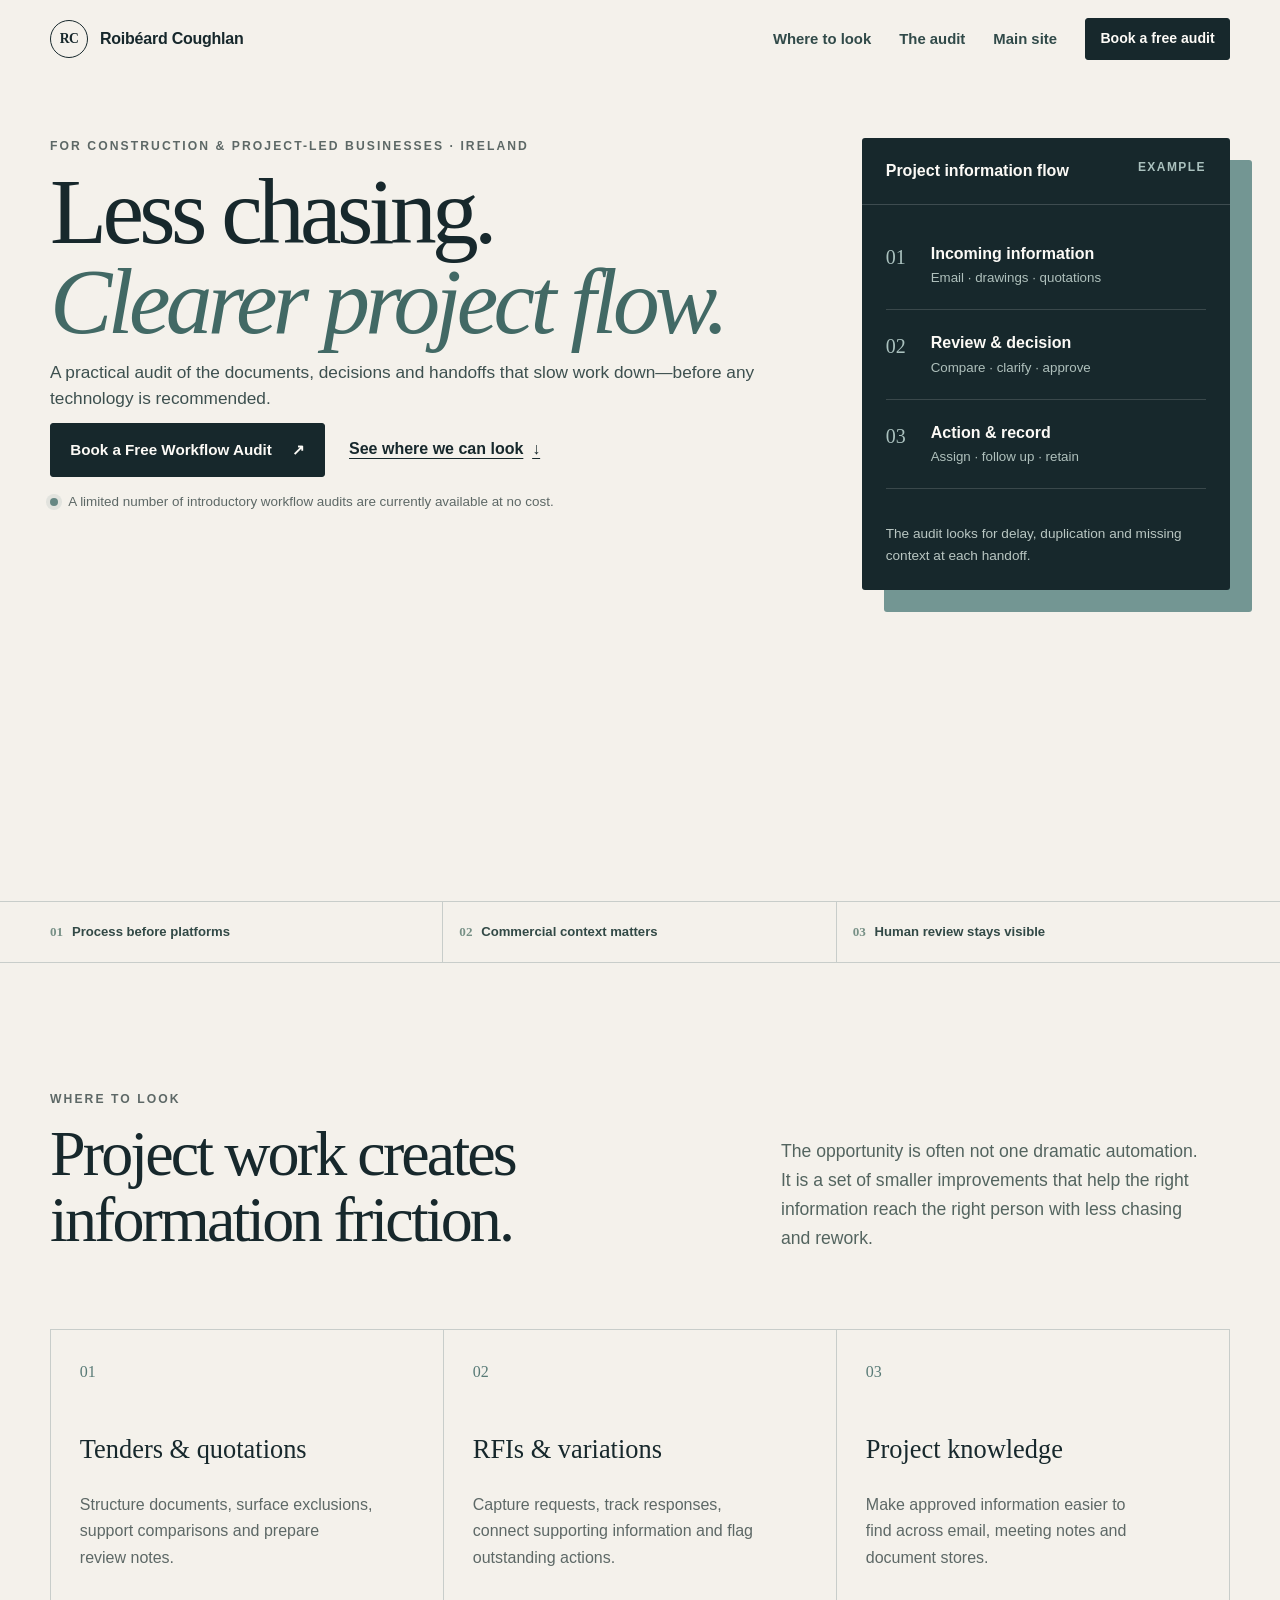
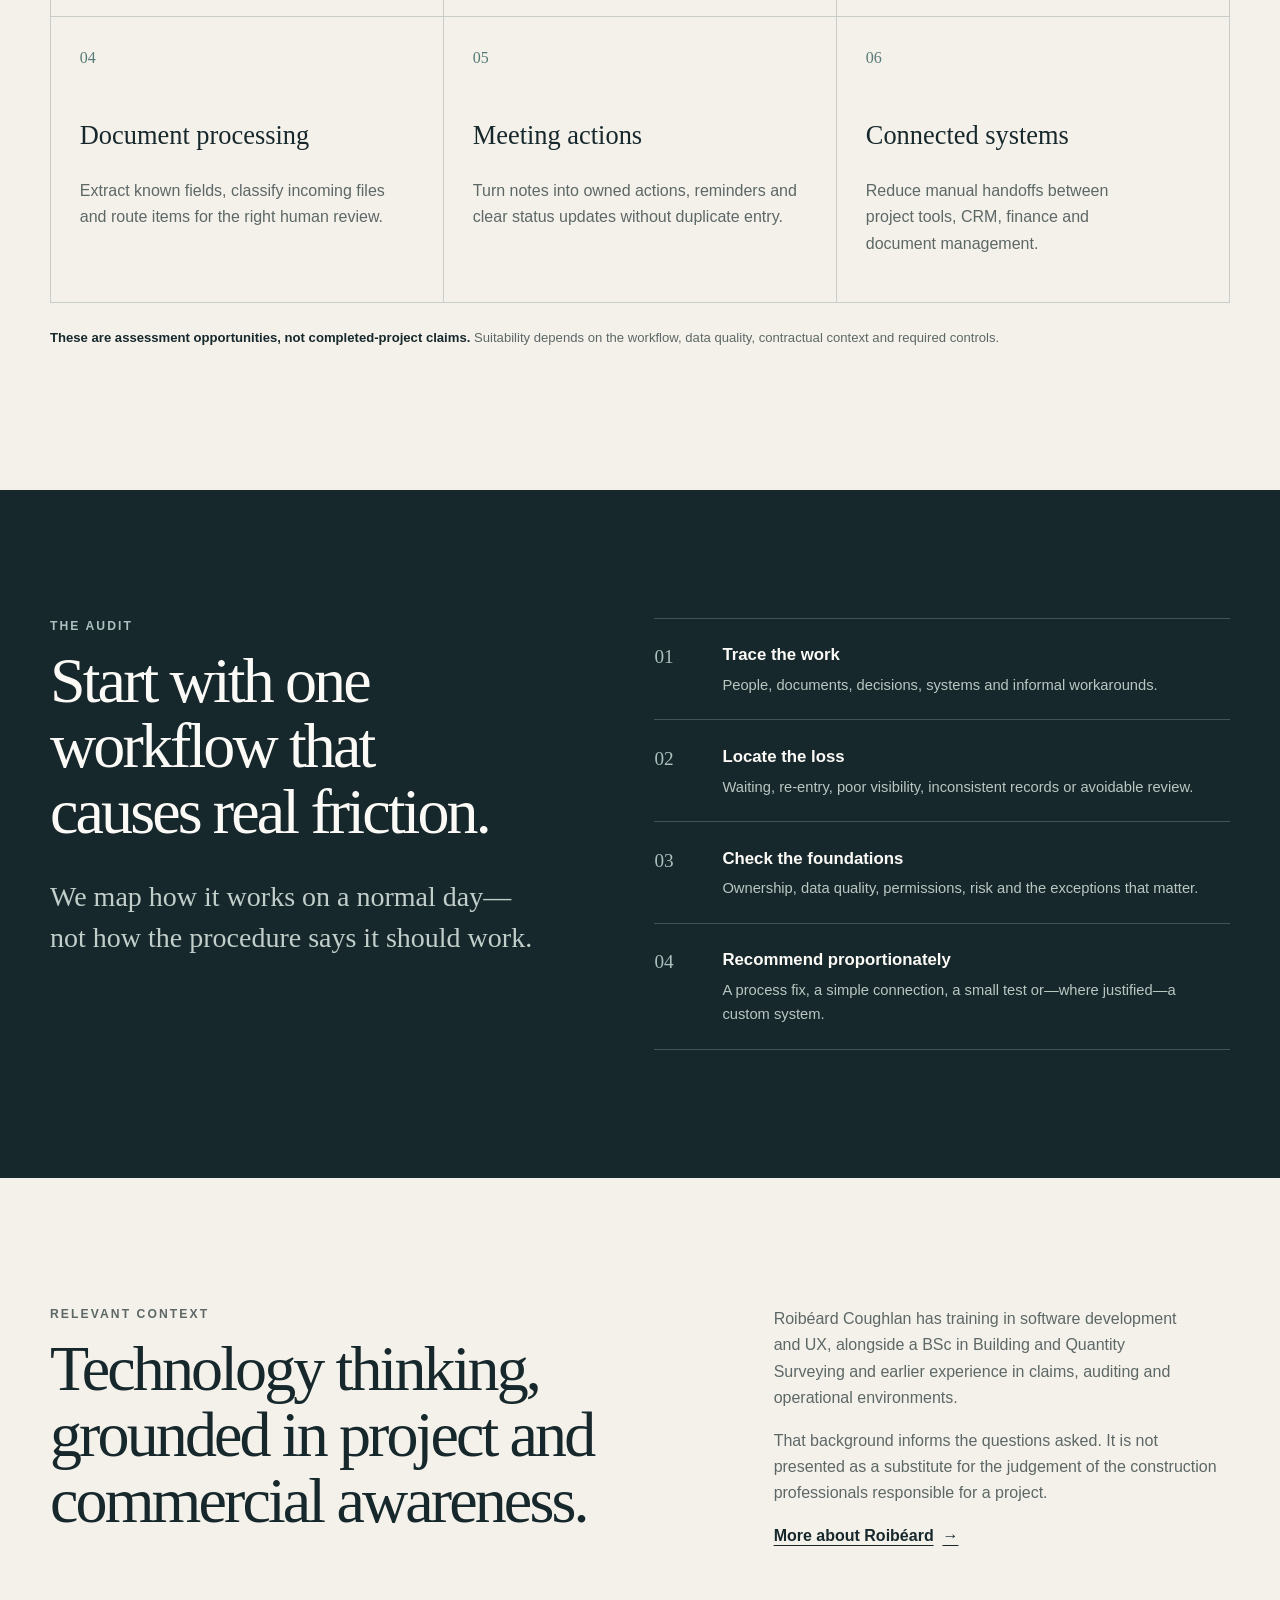
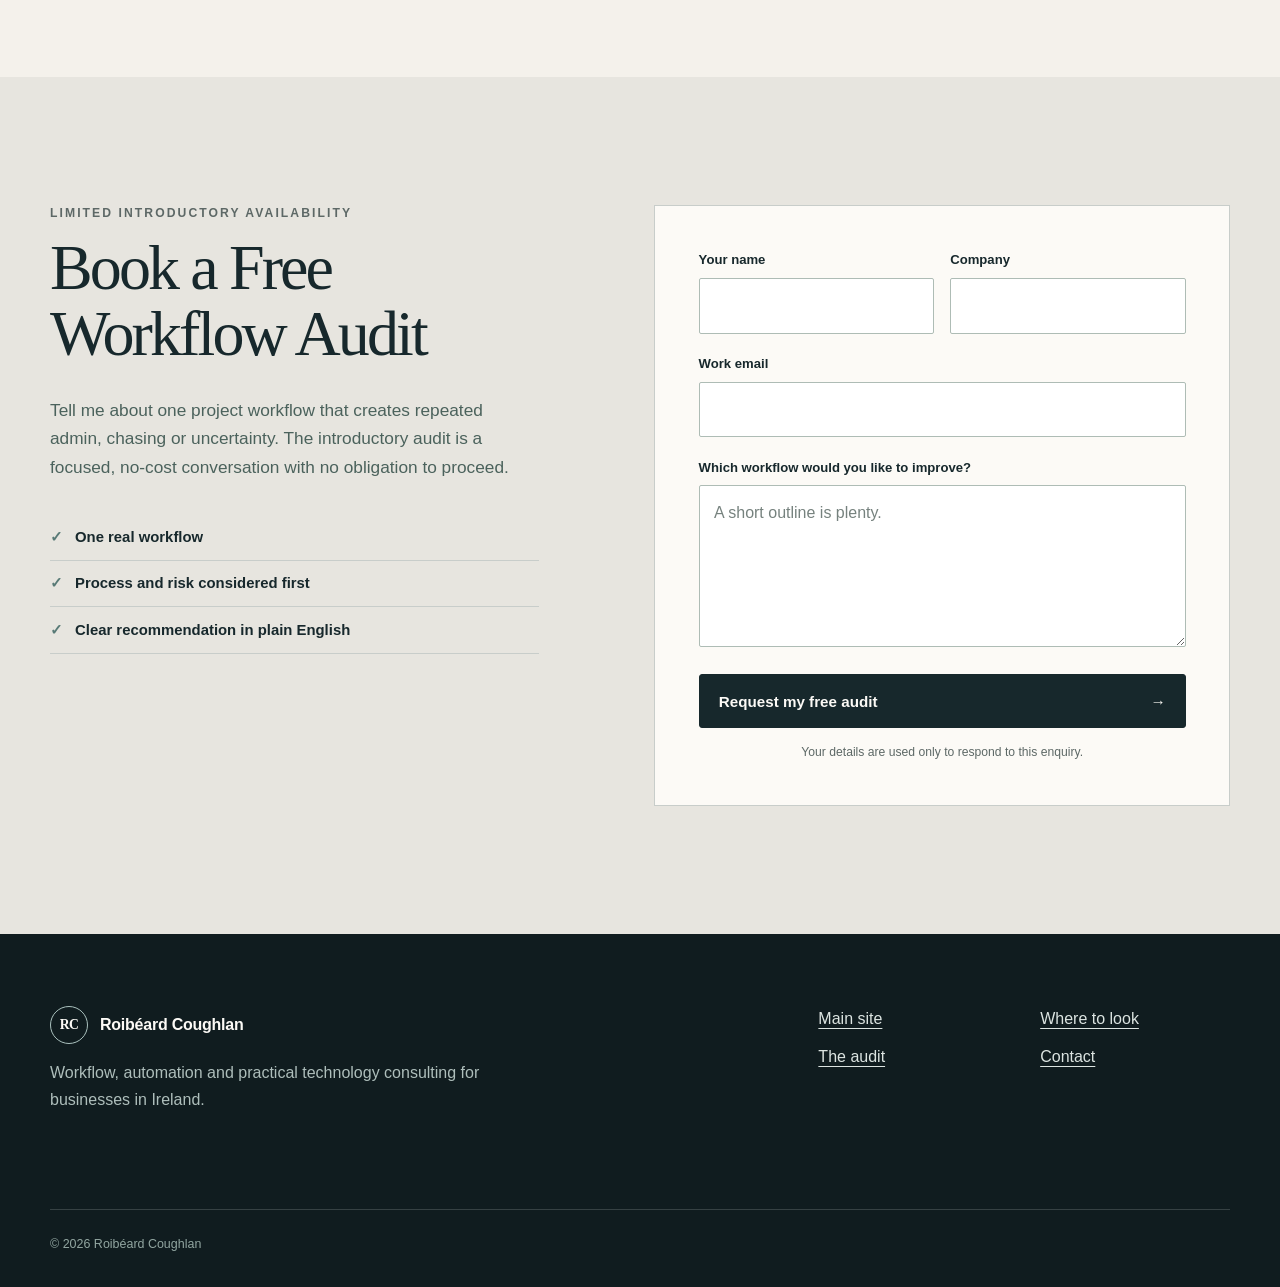
==== construction/index.html @ 9624e8c2 "Revamp homepage, add workflow audit funnel and construction landing page" ====
<!doctype html>
<html lang="en-IE">
<head>
  <meta charset="utf-8">
  <meta name="viewport" content="width=device-width, initial-scale=1">
  <title>Workflow &amp; Automation Audits for Construction | Roibéard Coughlan</title>
  <meta name="description" content="Practical workflow and automation audits for construction and project-led businesses in Ireland. Improve document, commercial and project information workflows before automating them.">
  <link rel="canonical" href="https://roibeardcoughlan.com/construction/">
  <meta property="og:site_name" content="Roibéard Coughlan">
  <meta property="og:title" content="Workflow and automation audits for construction and project-led businesses">
  <meta property="og:description" content="Find the friction in project information workflows, then choose the simplest sensible improvement.">
  <meta property="og:url" content="https://roibeardcoughlan.com/construction/">
  <meta property="og:type" content="website">
  <meta name="twitter:card" content="summary">
  <meta name="theme-color" content="#102a2c">
  <link rel="icon" href="/assets/images/icons-8.png" type="image/png">
  <link rel="stylesheet" href="/assets/css/styles.css">
</head>
<body>
  <a class="skip-link" href="#main">Skip to main content</a>
  <header class="site-header" data-header>
    <div class="shell nav-wrap">
      <a class="brand" href="/" aria-label="Roibéard Coughlan, home"><span class="brand-mark" aria-hidden="true">RC</span><span>Roibéard Coughlan</span></a>
      <button class="nav-toggle" type="button" aria-expanded="false" aria-controls="primary-nav" data-nav-toggle><span class="sr-only">Open navigation</span><span></span><span></span></button>
      <nav class="primary-nav" id="primary-nav" aria-label="Primary navigation" data-nav><a href="#friction">Where to look</a><a href="#audit">The audit</a><a href="/">Main site</a><a class="button button-small" href="#book">Book a free audit</a></nav>
    </div>
  </header>

  <main id="main">
    <section class="hero construction-hero">
      <div class="shell hero-grid">
        <div class="hero-copy">
          <p class="eyebrow">For construction &amp; project-led businesses · Ireland</p>
          <h1>Less chasing.<br><em>Clearer project flow.</em></h1>
          <p class="hero-lead">A practical audit of the documents, decisions and handoffs that slow work down—before any technology is recommended.</p>
          <div class="hero-actions"><a class="button" href="#book">Book a Free Workflow Audit <span aria-hidden="true">↗</span></a><a class="text-link" href="#friction">See where we can look <span aria-hidden="true">↓</span></a></div>
          <p class="pilot-note"><span aria-hidden="true"></span> A limited number of introductory workflow audits are currently available at no cost.</p>
        </div>
        <aside class="project-card" aria-label="Example project information flow">
          <div class="project-card-head"><p>Project information flow</p><span>Example</span></div>
          <div class="project-flow"><div><span>01</span><p>Incoming information</p><small>Email · drawings · quotations</small></div><div><span>02</span><p>Review &amp; decision</p><small>Compare · clarify · approve</small></div><div><span>03</span><p>Action &amp; record</p><small>Assign · follow up · retain</small></div></div>
          <p class="project-card-note">The audit looks for delay, duplication and missing context at each handoff.</p>
        </aside>
      </div>
    </section>

    <section class="trust-strip"><div class="shell trust-grid three"><p><span>01</span>Process before platforms</p><p><span>02</span>Commercial context matters</p><p><span>03</span>Human review stays visible</p></div></section>

    <section class="section" id="friction">
      <div class="shell split-heading"><div><p class="eyebrow">Where to look</p><h2>Project work creates information friction.</h2></div><div class="section-intro"><p>The opportunity is often not one dramatic automation. It is a set of smaller improvements that help the right information reach the right person with less chasing and rework.</p></div></div>
      <div class="shell opportunity-grid">
        <article><span>01</span><h3>Tenders &amp; quotations</h3><p>Structure documents, surface exclusions, support comparisons and prepare review notes.</p></article>
        <article><span>02</span><h3>RFIs &amp; variations</h3><p>Capture requests, track responses, connect supporting information and flag outstanding actions.</p></article>
        <article><span>03</span><h3>Project knowledge</h3><p>Make approved information easier to find across email, meeting notes and document stores.</p></article>
        <article><span>04</span><h3>Document processing</h3><p>Extract known fields, classify incoming files and route items for the right human review.</p></article>
        <article><span>05</span><h3>Meeting actions</h3><p>Turn notes into owned actions, reminders and clear status updates without duplicate entry.</p></article>
        <article><span>06</span><h3>Connected systems</h3><p>Reduce manual handoffs between project tools, CRM, finance and document management.</p></article>
      </div>
      <p class="examples-note shell"><strong>These are assessment opportunities, not completed-project claims.</strong> Suitability depends on the workflow, data quality, contractual context and required controls.</p>
    </section>

    <section class="section dark-section" id="audit">
      <div class="shell construction-audit-grid">
        <div><p class="eyebrow">The audit</p><h2>Start with one workflow that causes real friction.</h2><p class="large-copy">We map how it works on a normal day—not how the procedure says it should work.</p></div>
        <ol class="audit-detail-list">
          <li><span>01</span><div><h3>Trace the work</h3><p>People, documents, decisions, systems and informal workarounds.</p></div></li>
          <li><span>02</span><div><h3>Locate the loss</h3><p>Waiting, re-entry, poor visibility, inconsistent records or avoidable review.</p></div></li>
          <li><span>03</span><div><h3>Check the foundations</h3><p>Ownership, data quality, permissions, risk and the exceptions that matter.</p></div></li>
          <li><span>04</span><div><h3>Recommend proportionately</h3><p>A process fix, a simple connection, a small test or—where justified—a custom system.</p></div></li>
        </ol>
      </div>
    </section>

    <section class="section about-compact"><div class="shell about-compact-grid"><div><p class="eyebrow">Relevant context</p><h2>Technology thinking, grounded in project and commercial awareness.</h2></div><div><p>Roibéard Coughlan has training in software development and UX, alongside a BSc in Building and Quantity Surveying and earlier experience in claims, auditing and operational environments.</p><p>That background informs the questions asked. It is not presented as a substitute for the judgement of the construction professionals responsible for a project.</p><a class="text-link" href="/#about">More about Roibéard <span aria-hidden="true">→</span></a></div></div></section>

    <section class="section booking-section" id="book">
      <div class="shell booking-grid">
        <div class="booking-copy"><p class="eyebrow">Limited introductory availability</p><h2>Book a Free Workflow Audit</h2><p>Tell me about one project workflow that creates repeated admin, chasing or uncertainty. The introductory audit is a focused, no-cost conversation with no obligation to proceed.</p><ul class="check-list"><li>One real workflow</li><li>Process and risk considered first</li><li>Clear recommendation in plain English</li></ul></div>
        <form class="audit-form" action="https://formsubmit.co/contact@roibeardcoughlan.com" method="POST">
          <input type="hidden" name="_subject" value="New construction Workflow Audit request"><input type="hidden" name="_captcha" value="false"><input type="hidden" name="sector" value="Construction / project-led">
          <div class="field-row"><div class="field"><label for="name">Your name</label><input id="name" name="name" type="text" autocomplete="name" required></div><div class="field"><label for="company">Company</label><input id="company" name="company" type="text" autocomplete="organization" required></div></div>
          <div class="field"><label for="email">Work email</label><input id="email" name="email" type="email" autocomplete="email" required></div>
          <div class="field"><label for="workflow">Which workflow would you like to improve?</label><textarea id="workflow" name="workflow" rows="5" placeholder="A short outline is plenty." required></textarea></div>
          <button class="button form-submit" type="submit">Request my free audit <span aria-hidden="true">→</span></button><p class="form-note">Your details are used only to respond to this enquiry.</p>
        </form>
      </div>
    </section>
  </main>

  <footer class="site-footer"><div class="shell footer-grid"><div><a class="brand footer-brand" href="/"><span class="brand-mark" aria-hidden="true">RC</span><span>Roibéard Coughlan</span></a><p>Workflow, automation and practical technology consulting for businesses in Ireland.</p></div><div class="footer-links"><a href="/">Main site</a><a href="#friction">Where to look</a><a href="#audit">The audit</a><a href="mailto:contact@roibeardcoughlan.com">Contact</a></div><p class="copyright">© <span data-year>2026</span> Roibéard Coughlan</p></div></footer>
  <script src="/assets/js/site.js" defer></script>
  <script>(function(){if(!window.chatbase||window.chatbase("getState")!=="initialized"){window.chatbase=(...arguments)=>{if(!window.chatbase.q){window.chatbase.q=[]}window.chatbase.q.push(arguments)};window.chatbase=new Proxy(window.chatbase,{get(target,prop){if(prop==="q"){return target.q}return(...args)=>target(prop,...args)}})}const onLoad=function(){const script=document.createElement("script");script.src="https://www.chatbase.co/embed.min.js";script.id="gBiyeGZamISg8_NqUosKC";script.domain="www.chatbase.co";document.body.appendChild(script)};if(document.readyState==="complete"){onLoad()}else{window.addEventListener("load",onLoad)}})();</script>
</body>
</html>
---- assets/css/styles.css ----
:root {
  --ink: #17282c;
  --ink-deep: #101c1f;
  --paper: #f4f1eb;
  --white: #fcfaf6;
  --mist: #e7e5df;
  --line: #c8cdca;
  --accent: #739693;
  --accent-light: #aac1be;
  --muted: #5d6866;
  --serif: Georgia, "Times New Roman", serif;
  --sans: Inter, ui-sans-serif, -apple-system, BlinkMacSystemFont, "Segoe UI", sans-serif;
  --shell: min(1180px, calc(100% - 48px));
  --radius: 3px;
}
* { box-sizing: border-box; }
html { scroll-behavior: smooth; }
body { margin: 0; background: var(--paper); color: var(--ink); font-family: var(--sans); font-size: 1rem; line-height: 1.65; -webkit-font-smoothing: antialiased; }
body.nav-open { overflow: hidden; }
a { color: inherit; }
img { display: block; max-width: 100%; }
button, input, textarea { font: inherit; }
button, a { -webkit-tap-highlight-color: transparent; }
a:focus-visible, button:focus-visible { outline: 3px solid #5f817d; outline-offset: 4px; }
h1, h2, h3, p { margin-top: 0; }
h1, h2, h3 { text-wrap: balance; }
p { text-wrap: pretty; }
.shell { width: var(--shell); margin-inline: auto; }
.sr-only { position: absolute; width: 1px; height: 1px; padding: 0; margin: -1px; overflow: hidden; clip: rect(0, 0, 0, 0); white-space: nowrap; border: 0; }
.skip-link { position: fixed; top: .75rem; left: .75rem; z-index: 2000; padding: .7rem 1rem; background: var(--white); color: var(--ink); transform: translateY(-150%); }
.skip-link:focus { transform: translateY(0); }

.site-header { position: sticky; top: 0; z-index: 1000; background: rgba(244, 241, 235, .94); border-bottom: 1px solid transparent; backdrop-filter: blur(12px); }
.site-header.is-scrolled { border-color: var(--line); }
.nav-wrap { min-height: 78px; display: flex; align-items: center; justify-content: space-between; gap: 2rem; }
.brand { display: inline-flex; align-items: center; gap: .75rem; text-decoration: none; font-weight: 700; letter-spacing: -.015em; }
.brand-mark { display: grid; place-items: center; width: 38px; height: 38px; border: 1px solid var(--ink); border-radius: 50%; font-family: var(--serif); font-size: .85rem; font-weight: 700; letter-spacing: -.04em; }
.primary-nav { display: flex; align-items: center; gap: 1.75rem; }
.primary-nav > a:not(.button) { position: relative; text-decoration: none; color: #314a49; font-size: .93rem; font-weight: 600; }
.primary-nav > a:not(.button)::after { content: ""; position: absolute; left: 0; right: 100%; bottom: -.3rem; height: 1px; background: currentColor; transition: right 180ms ease; }
.primary-nav > a:not(.button):hover::after { right: 0; }
.nav-toggle { display: none; }
.button { display: inline-flex; align-items: center; justify-content: space-between; gap: 1.25rem; min-height: 54px; padding: .85rem 1.2rem; border: 1px solid var(--ink); border-radius: var(--radius); background: var(--ink); color: var(--white); text-decoration: none; font-weight: 700; font-size: .95rem; cursor: pointer; transition: background 180ms ease, color 180ms ease, transform 180ms ease; }
.button:hover { background: #1a3b3d; transform: translateY(-1px); }
.button-small { min-height: 42px; padding: .55rem .9rem; font-size: .88rem; }
.button-outline { background: transparent; color: var(--ink); }
.button-outline:hover { background: var(--ink); color: var(--white); }
.text-link { display: inline-flex; align-items: center; gap: .55rem; color: var(--ink); text-underline-offset: .28em; font-weight: 700; }
.text-link.light { color: var(--accent-light); }

.hero { min-height: calc(100svh - 78px); display: grid; align-content: start; padding: clamp(3rem, 6.5svh, 4.5rem) 0; overflow: hidden; }
.hero-grid { display: grid; grid-template-columns: minmax(0, 1.34fr) minmax(330px, .66fr); gap: clamp(2.5rem, 5vw, 5rem); align-items: start; }
.eyebrow { margin-bottom: .8rem; color: var(--muted); font-size: .76rem; font-weight: 800; letter-spacing: .17em; line-height: 1.4; text-transform: uppercase; }
h1 { max-width: 780px; margin-bottom: .85rem; font-family: var(--serif); font-size: clamp(3.5rem, 5.6vw, 5.25rem); font-weight: 400; letter-spacing: -.05em; line-height: .96; }
h1 em { color: #426965; font-weight: 400; }
.hero-lead { max-width: 720px; margin-bottom: .65rem; color: #3d504f; font-size: clamp(1.05rem, 1.35vw, 1.18rem); line-height: 1.5; }
.hero-rotation { display: grid; grid-template-columns: max-content minmax(0, 1fr); align-items: start; gap: .3rem .85rem; max-width: 760px; margin: 0 0 .95rem; font-family: var(--serif); font-size: clamp(1.65rem, 2.25vw, 2.1rem); letter-spacing: -.025em; line-height: 1.15; }
.hero-rotation-label { color: var(--ink); }
.hero-rotation-window { display: block; min-width: 0; min-height: 2.3em; overflow: hidden; border-bottom: 1px solid rgba(115, 150, 147, .52); }
.hero-rotation-window [data-rotating-phrase] { display: block; color: #426965; transition: opacity 360ms ease, transform 360ms cubic-bezier(.22, 1, .36, 1); }
.hero-rotation-window [data-rotating-phrase].is-changing { opacity: 0; transform: translateY(-.25em); }
.technology-note { margin: 0 0 1.2rem; padding-left: .8rem; border-left: 2px solid var(--accent); color: var(--muted); font-size: .86rem; font-weight: 650; }
.hero-actions { display: flex; align-items: center; gap: 1.5rem; flex-wrap: wrap; }
.pilot-note { margin: .9rem 0 0; color: var(--muted); font-size: .84rem; }
.pilot-note span { display: inline-block; width: 8px; height: 8px; margin-right: .45rem; border-radius: 50%; background: #668783; box-shadow: 0 0 0 4px rgba(102, 135, 131, .13); }
.audit-card, .project-card { position: relative; padding: clamp(2rem, 4vw, 3.4rem); background: var(--ink); color: var(--white); border-radius: var(--radius); box-shadow: 22px 22px 0 var(--mist); }
.hero .audit-card { padding: clamp(1.75rem, 2.5vw, 2.35rem); box-shadow: 18px 18px 0 var(--mist); }
.audit-card::before { content: ""; position: absolute; top: 0; left: 0; width: 90px; height: 5px; background: var(--accent); }
.card-kicker { color: var(--accent-light); font-size: .77rem; font-weight: 800; letter-spacing: .17em; text-transform: uppercase; }
.audit-flow { margin: 1.25rem 0 1.4rem; padding: 0; list-style: none; }
.audit-flow li { display: grid; grid-template-columns: 36px 1fr; column-gap: .8rem; padding: .8rem 0; border-top: 1px solid rgba(255, 255, 255, .18); }
.audit-flow li:last-child { border-bottom: 1px solid rgba(255, 255, 255, .18); }
.audit-flow span { grid-row: 1 / 3; color: var(--accent-light); font-family: var(--serif); font-size: 1.15rem; }
.audit-flow strong { line-height: 1.35; }
.audit-flow small { color: #b9c6c2; font-size: .8rem; line-height: 1.35; }
.audit-card blockquote { margin: 0; font-family: var(--serif); font-size: clamp(1.2rem, 1.8vw, 1.55rem); line-height: 1.2; }

.trust-strip { border-block: 1px solid var(--line); }
.trust-grid { display: grid; grid-template-columns: repeat(4, 1fr); }
.trust-grid.three { grid-template-columns: repeat(3, 1fr); }
.trust-grid p { margin: 0; padding: 1.2rem 1rem; border-right: 1px solid var(--line); color: #324946; font-size: .82rem; font-weight: 700; }
.trust-grid p:first-child { padding-left: 0; }
.trust-grid p:last-child { border-right: 0; }
.trust-grid span { margin-right: .55rem; color: #779086; font-family: var(--serif); }

.section { padding: clamp(5rem, 10vw, 9rem) 0; }
.split-heading { display: grid; grid-template-columns: 1.05fr .75fr; gap: 8vw; align-items: end; margin-bottom: clamp(3rem, 6vw, 5.5rem); }
h2 { margin-bottom: 0; font-family: var(--serif); font-size: clamp(2.35rem, 5vw, 4.7rem); font-weight: 400; letter-spacing: -.045em; line-height: 1.03; }
.section-intro { color: #53645f; font-size: 1.1rem; }
.section-intro p { margin-bottom: 0; }
.problem-grid { display: grid; grid-template-columns: repeat(3, 1fr); border-top: 1px solid var(--line); }
.problem-grid article { padding: 2.2rem 2rem 0 0; }
.problem-grid article + article { padding-left: 2rem; border-left: 1px solid var(--line); }
.line-icon { display: inline-block; margin-bottom: 3.5rem; font-size: 1.6rem; }
.problem-grid h3, .service-grid h3, .opportunity-grid h3 { font-family: var(--serif); font-size: 1.65rem; font-weight: 400; line-height: 1.2; }
.problem-grid p, .service-grid > article > p, .opportunity-grid p { color: var(--muted); }

.dark-section { background: var(--ink); color: var(--white); }
.on-dark .eyebrow, .dark-section .eyebrow { color: var(--accent-light); }
.on-dark .section-intro { color: #bac6c2; }
.process-grid { display: grid; grid-template-columns: repeat(3, 1fr); margin: 0; padding: 0; border-top: 1px solid rgba(255,255,255,.2); list-style: none; }
.process-grid li { position: relative; padding: 2.3rem 2rem 1rem 0; }
.process-grid li + li { padding-left: 2rem; border-left: 1px solid rgba(255,255,255,.2); }
.process-grid span { display: block; margin-bottom: 4.5rem; color: var(--accent-light); font-family: var(--serif); font-size: 1.2rem; }
.process-grid h3 { margin-bottom: .7rem; font-size: 1.08rem; }
.process-grid p { margin-bottom: 0; color: #b9c6c2; font-size: .93rem; }
.principle-callout { display: flex; justify-content: space-between; align-items: center; gap: 3rem; margin-top: 4rem; padding: 1.6rem 0; border-block: 1px solid rgba(255,255,255,.2); }
.principle-callout p { max-width: 750px; margin: 0; color: #dce3df; }
.principle-callout strong { color: var(--white); }

.service-grid { display: grid; grid-template-columns: repeat(3, 1fr); gap: 1rem; }
.service-grid article { display: flex; flex-direction: column; min-height: 540px; padding: 2rem; background: var(--white); border: 1px solid var(--line); }
.service-grid article:nth-child(2) { background: var(--mist); }
.service-number { margin-bottom: 5rem; color: #587a76; font-size: .78rem; font-weight: 800; letter-spacing: .11em; text-transform: uppercase; }
.service-grid h3 { font-size: 2rem; }
.service-grid ul { margin: auto 0 0; padding: 1.3rem 0 0; border-top: 1px solid var(--line); list-style: none; }
.service-grid li { padding: .4rem 0; font-size: .94rem; }
.service-grid li::before { content: "+"; margin-right: .7rem; color: #587a76; }
.examples-note { margin-top: 1.5rem; color: var(--muted); font-size: .82rem; }
.examples-note strong { color: var(--ink); }

.about-section { border-top: 1px solid var(--line); }
.about-grid { display: grid; grid-template-columns: .92fr 1fr; gap: clamp(3rem, 9vw, 8rem); align-items: start; }
.about-heading { max-width: 580px; }
.about-copy h2 { margin-bottom: 2rem; }
.large-copy { font-family: var(--serif); font-size: clamp(1.35rem, 2.3vw, 1.75rem); line-height: 1.45; }
.about-copy > p:not(.eyebrow):not(.large-copy) { color: var(--muted); }
.about-copy .availability-note { margin-top: 1.8rem; padding: 1rem 0 1rem 1.2rem; border-left: 2px solid var(--accent); color: var(--ink); font-weight: 700; }
.about-links { display: flex; gap: 1.75rem; margin-top: 2rem; flex-wrap: wrap; }

.booking-section { background: var(--mist); }
.booking-grid { display: grid; grid-template-columns: .85fr 1fr; gap: clamp(3rem, 9vw, 8rem); align-items: start; }
.booking-copy h2 { margin-bottom: 1.8rem; }
.booking-copy > p:not(.eyebrow) { color: #4b625c; font-size: 1.08rem; }
.check-list { margin: 2.1rem 0 0; padding: 0; list-style: none; }
.check-list li { padding: .65rem 0; border-bottom: 1px solid var(--line); font-size: .93rem; font-weight: 700; }
.check-list li::before { content: "✓"; margin-right: .75rem; color: #587a76; }
.audit-form { padding: clamp(1.6rem, 4vw, 2.7rem); background: var(--white); border: 1px solid var(--line); }
.field-row { display: grid; grid-template-columns: 1fr 1fr; gap: 1rem; }
.field { margin-bottom: 1.2rem; }
.field label { display: block; margin-bottom: .45rem; font-size: .82rem; font-weight: 800; }
.field input, .field textarea { width: 100%; padding: .85rem .9rem; border: 1px solid #aebcb5; border-radius: 2px; background: #fff; color: var(--ink); }
.field textarea { resize: vertical; }
.field input:focus, .field textarea:focus { outline: 3px solid rgba(95, 129, 125, .22); border-color: #496e6a; }
.field textarea::placeholder { color: #76827e; }
.form-submit { width: 100%; }
.form-note { margin: .85rem 0 0; color: var(--muted); font-size: .76rem; text-align: center; }

.site-footer { padding: 4.5rem 0 2rem; background: var(--ink-deep); color: var(--white); }
.footer-grid { display: grid; grid-template-columns: 1.4fr .8fr; gap: 3rem; align-items: start; }
.footer-brand { margin-bottom: 1rem; }
.footer-brand .brand-mark { border-color: var(--accent-light); }
.footer-grid > div:first-child p { max-width: 440px; color: #aebebb; }
.footer-links { display: grid; grid-template-columns: 1fr 1fr; gap: .7rem 2rem; }
.footer-links a { color: #dce4e1; text-underline-offset: .25rem; }
.copyright { grid-column: 1 / -1; margin: 2rem 0 0; padding-top: 1.5rem; border-top: 1px solid rgba(255,255,255,.16); color: #92a6a1; font-size: .78rem; }

.construction-hero h1 { font-size: clamp(3.25rem, 7.3vw, 6.6rem); }
.project-card { padding: 0; overflow: hidden; box-shadow: 22px 22px 0 var(--accent); }
.project-card-head { display: flex; justify-content: space-between; gap: 1rem; padding: 1.25rem 1.5rem; border-bottom: 1px solid rgba(255,255,255,.17); }
.project-card-head p { margin: 0; font-weight: 800; }
.project-card-head span { color: var(--accent-light); font-size: .75rem; font-weight: 800; letter-spacing: .12em; text-transform: uppercase; }
.project-flow { padding: 1rem 1.5rem; }
.project-flow > div { display: grid; grid-template-columns: 45px 1fr; padding: 1.25rem 0; border-bottom: 1px solid rgba(255,255,255,.15); }
.project-flow span { grid-row: 1 / 3; color: var(--accent-light); font-family: var(--serif); font-size: 1.25rem; }
.project-flow p { margin: 0; font-weight: 700; }
.project-flow small { color: #afc0bc; }
.project-card-note { margin: 0; padding: 1.1rem 1.5rem 1.4rem; color: #b9c6c2; font-size: .85rem; }
.opportunity-grid { display: grid; grid-template-columns: repeat(3, 1fr); border-top: 1px solid var(--line); border-left: 1px solid var(--line); }
.opportunity-grid article { min-height: 270px; padding: 1.8rem; border-right: 1px solid var(--line); border-bottom: 1px solid var(--line); }
.opportunity-grid article > span { display: block; margin-bottom: 3rem; color: #587a76; font-family: var(--serif); }
.construction-audit-grid { display: grid; grid-template-columns: .85fr 1fr; gap: 9vw; }
.construction-audit-grid h2 { margin-bottom: 2rem; }
.dark-section .large-copy { color: #c1ceca; }
.audit-detail-list { margin: 0; padding: 0; list-style: none; }
.audit-detail-list li { display: grid; grid-template-columns: 52px 1fr; gap: 1rem; padding: 1.4rem 0; border-top: 1px solid rgba(255,255,255,.2); }
.audit-detail-list li:last-child { border-bottom: 1px solid rgba(255,255,255,.2); }
.audit-detail-list span { color: var(--accent-light); font-family: var(--serif); font-size: 1.2rem; }
.audit-detail-list h3 { margin-bottom: .25rem; font-size: 1.05rem; }
.audit-detail-list p { margin: 0; color: #b9c6c2; font-size: .92rem; }
.about-compact-grid { display: grid; grid-template-columns: 1fr .75fr; gap: 9vw; }
.about-compact-grid > div:last-child p { color: var(--muted); }

@media (min-width: 1100px) {
  .hero-rotation-window { min-height: 1.15em; }
}

@media (max-width: 900px) {
  :root { --shell: min(100% - 36px, 720px); }
  .nav-toggle { display: grid; gap: 6px; width: 44px; height: 44px; place-content: center; border: 1px solid var(--line); background: transparent; cursor: pointer; }
  .nav-toggle > span:not(.sr-only) { display: block; width: 20px; height: 2px; background: var(--ink); transition: transform 180ms ease; }
  .nav-toggle[aria-expanded="true"] > span:nth-child(2) { transform: translateY(4px) rotate(45deg); }
  .nav-toggle[aria-expanded="true"] > span:nth-child(3) { transform: translateY(-4px) rotate(-45deg); }
  .primary-nav { position: fixed; inset: 78px 0 auto; display: none; padding: 1.5rem 18px 2rem; background: var(--paper); border-bottom: 1px solid var(--line); flex-direction: column; align-items: stretch; gap: 0; }
  .primary-nav.is-open { display: flex; }
  .primary-nav > a:not(.button) { padding: .9rem 0; border-bottom: 1px solid var(--line); font-size: 1rem; }
  .primary-nav .button { margin-top: 1rem; }
  .hero { min-height: auto; }
  .hero-grid, .split-heading, .about-grid, .booking-grid, .construction-audit-grid, .about-compact-grid { grid-template-columns: 1fr; }
  .hero-grid { gap: 4rem; }
  .audit-card, .project-card { max-width: 620px; }
  .trust-grid { grid-template-columns: 1fr 1fr; }
  .trust-grid p:nth-child(2) { border-right: 0; }
  .trust-grid p:nth-child(-n+2) { border-bottom: 1px solid var(--line); }
  .trust-grid.three { grid-template-columns: 1fr; }
  .trust-grid.three p { border-right: 0; border-bottom: 1px solid var(--line); padding-left: 0; }
  .trust-grid.three p:last-child { border-bottom: 0; }
  .split-heading { gap: 2rem; align-items: start; }
  .problem-grid, .service-grid { grid-template-columns: 1fr; }
  .problem-grid article, .problem-grid article + article { padding: 2rem 0; border-left: 0; border-bottom: 1px solid var(--line); }
  .line-icon { margin-bottom: 2rem; }
  .process-grid { grid-template-columns: repeat(3, 1fr); }
  .process-grid span { margin-bottom: 2.5rem; }
  .service-grid article { min-height: 440px; }
  .opportunity-grid { grid-template-columns: 1fr 1fr; }
}

@media (max-width: 580px) {
  :root { --shell: calc(100% - 28px); }
  .nav-wrap { min-height: 70px; }
  .brand { font-size: .92rem; }
  .brand-mark { width: 34px; height: 34px; }
  .primary-nav { inset-block-start: 70px; }
  .hero { padding: 4.5rem 0 5rem; }
  h1 { font-size: clamp(3.2rem, 16vw, 4.5rem); }
  .hero-rotation { grid-template-columns: 1fr; gap: .25rem; }
  .hero-rotation-window { width: 100%; min-height: 2.4em; }
  .hero-actions { align-items: stretch; flex-direction: column; }
  .hero-actions .button { width: 100%; }
  .audit-card, .project-card { box-shadow: 10px 10px 0 var(--mist); }
  .project-card { box-shadow: 10px 10px 0 var(--accent); }
  .trust-grid { grid-template-columns: 1fr; }
  .trust-grid p, .trust-grid p:first-child { padding-inline: 0; border-right: 0; border-bottom: 1px solid var(--line); }
  .trust-grid p:last-child { border-bottom: 0; }
  .section { padding: 5.5rem 0; }
  .process-grid { grid-template-columns: 1fr; }
  .process-grid li, .process-grid li + li { padding: 1.7rem 0; border-left: 0; border-bottom: 1px solid rgba(255,255,255,.2); }
  .process-grid span { margin-bottom: 1.5rem; }
  .principle-callout { align-items: flex-start; flex-direction: column; gap: 1.25rem; }
  .service-grid article { min-height: auto; }
  .service-number { margin-bottom: 3rem; }
  .service-grid ul { margin-top: 2.5rem; }
  .field-row, .opportunity-grid, .footer-grid { grid-template-columns: 1fr; }
  .opportunity-grid { border-left: 0; }
  .opportunity-grid article { min-height: auto; padding-inline: 0; border-right: 0; }
  .opportunity-grid article > span { margin-bottom: 2rem; }
  .footer-links { margin-top: .5rem; }
}

@media (prefers-reduced-motion: reduce) {
  html { scroll-behavior: auto; }
  *, *::before, *::after { scroll-behavior: auto !important; transition-duration: .01ms !important; }
  .hero-rotation-window [data-rotating-phrase] { transform: none !important; }
}
@media print {
  .site-header, .site-footer, .button, .chatbase-bubble-button { display: none !important; }
  body { background: white; color: black; }
  .section, .hero { padding: 2rem 0; }
}
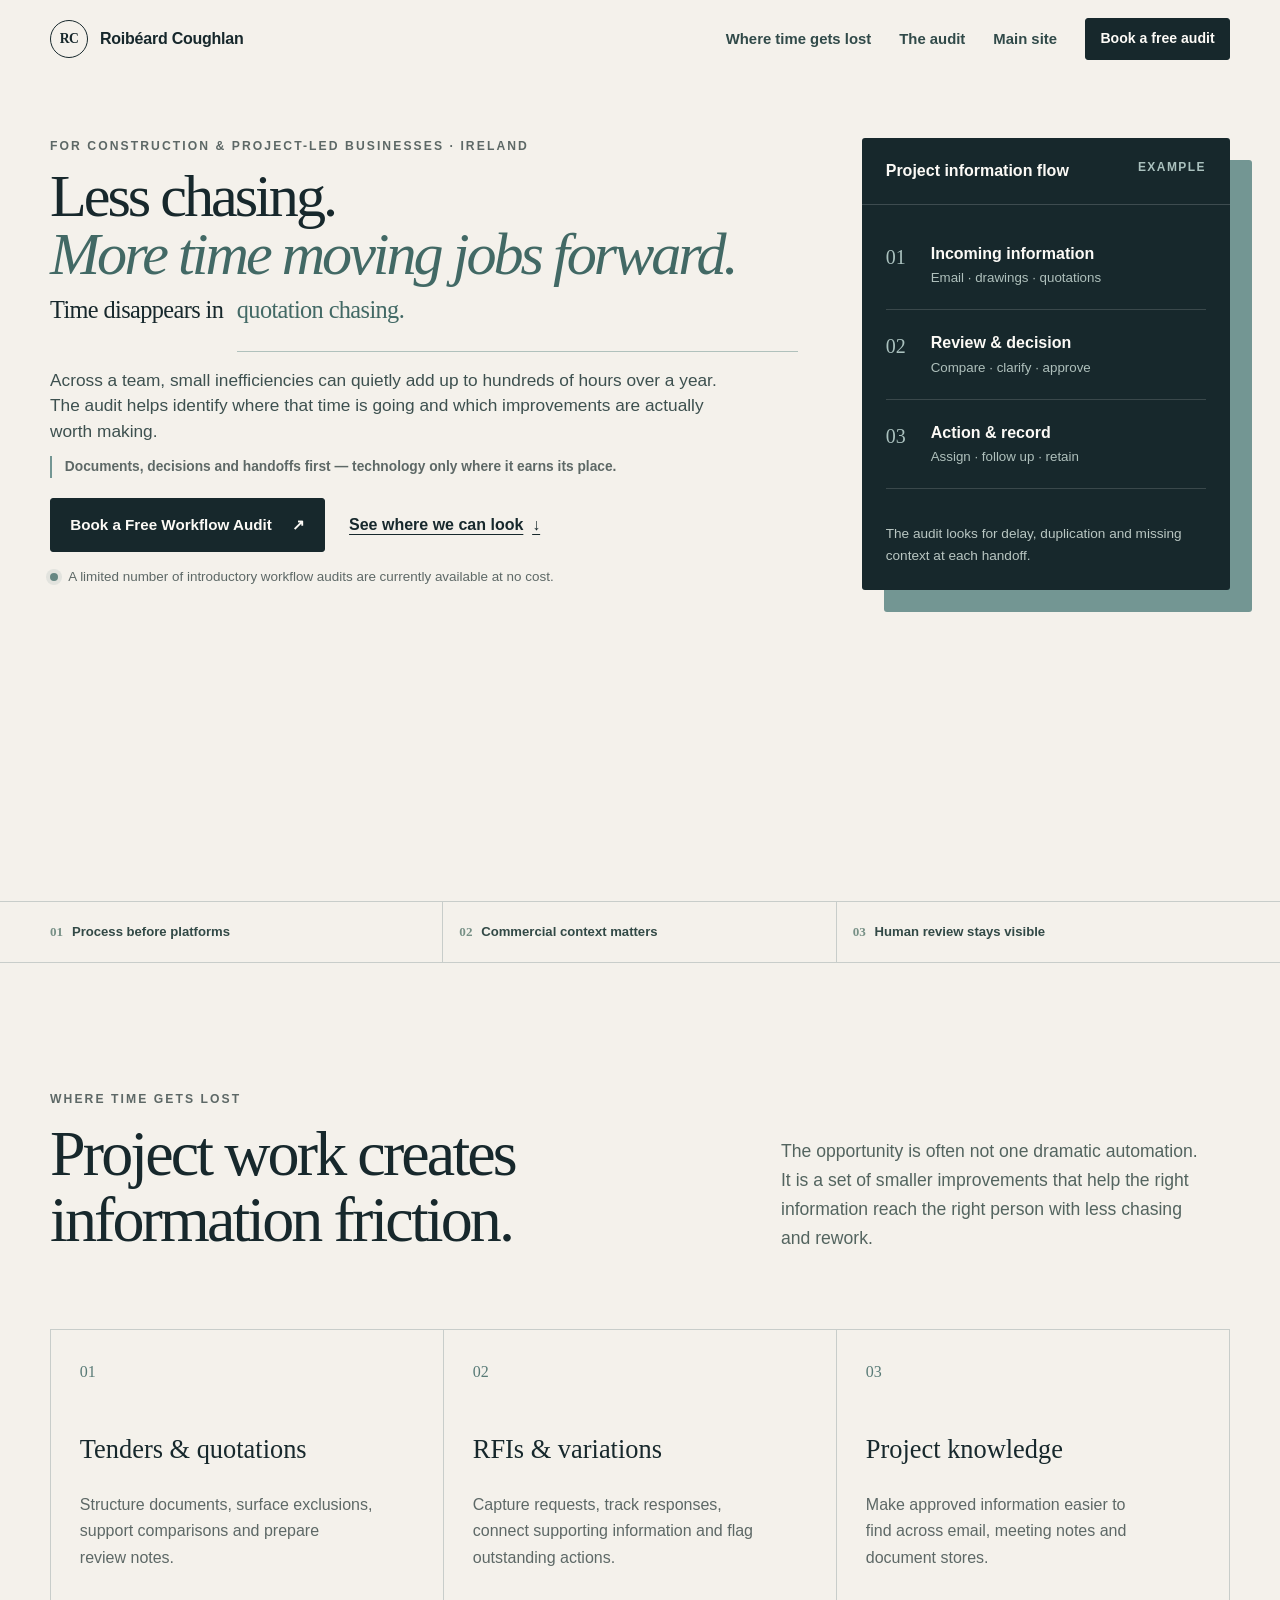
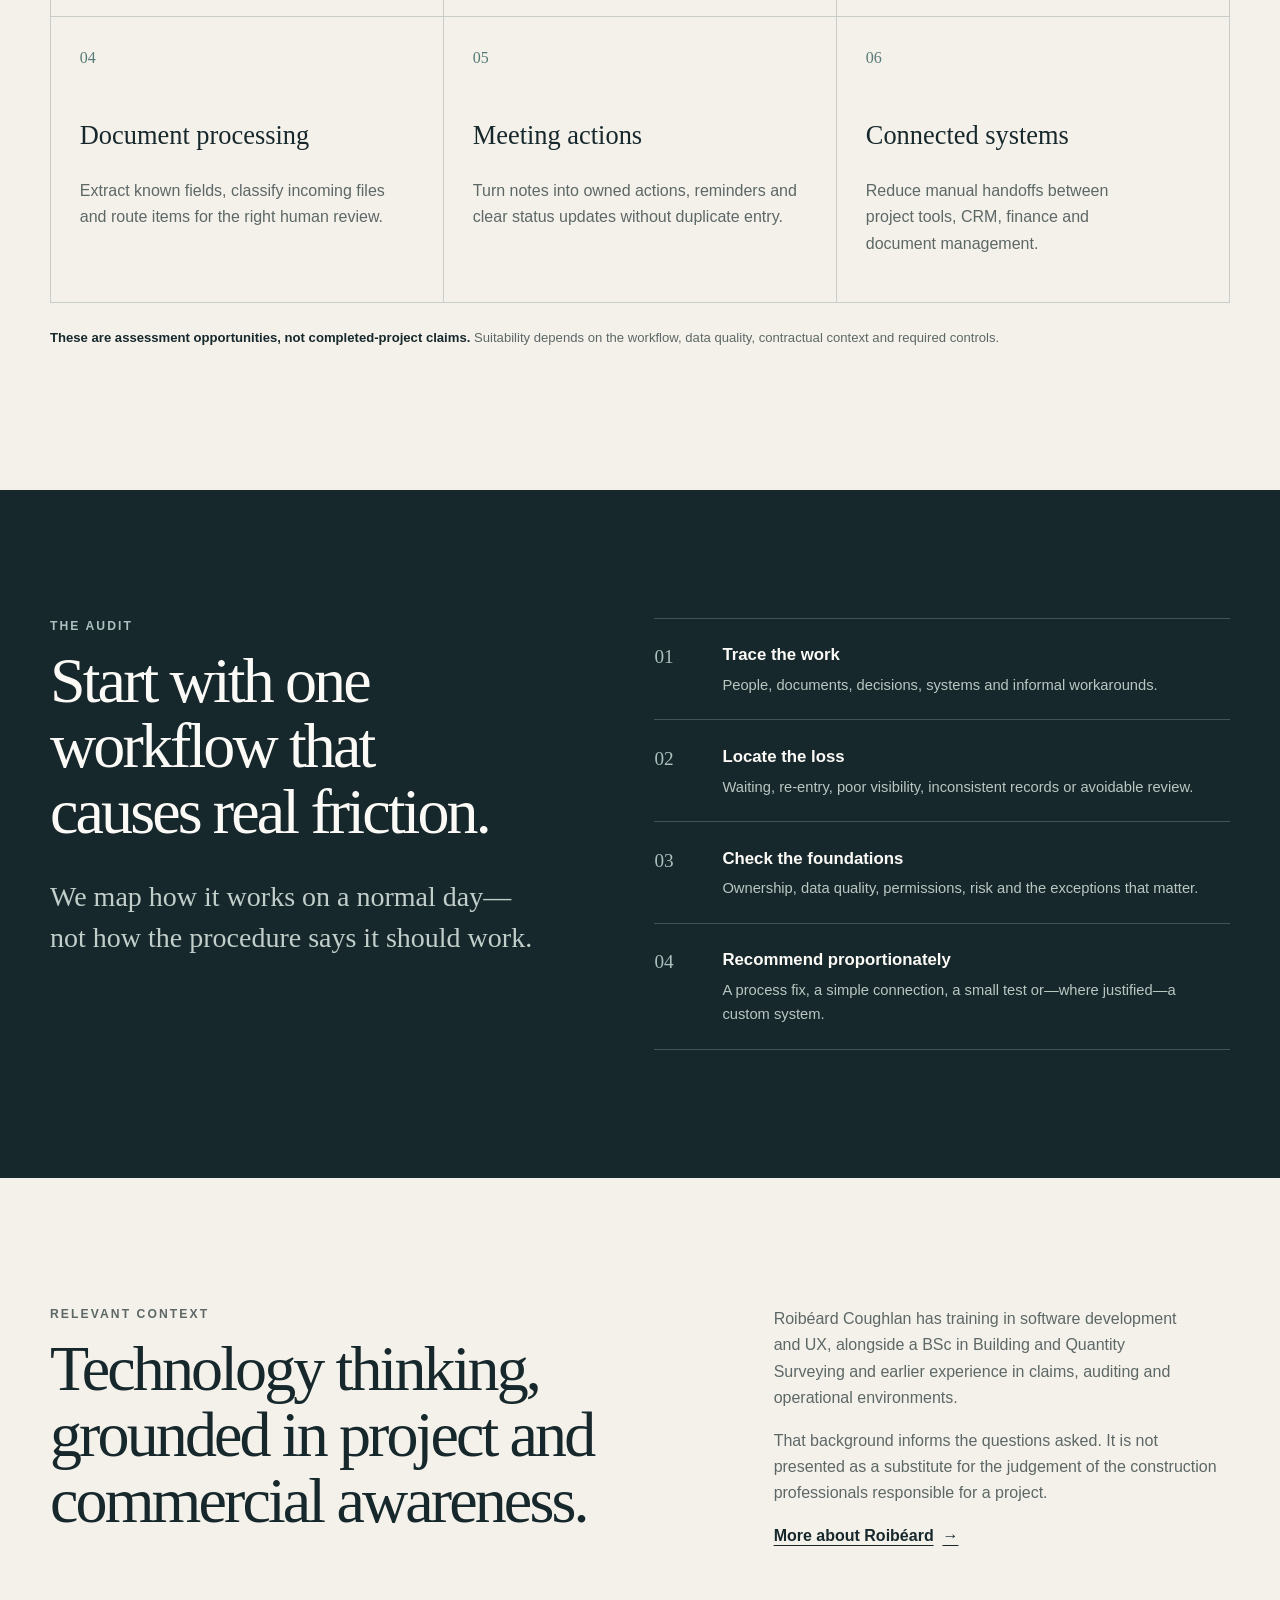
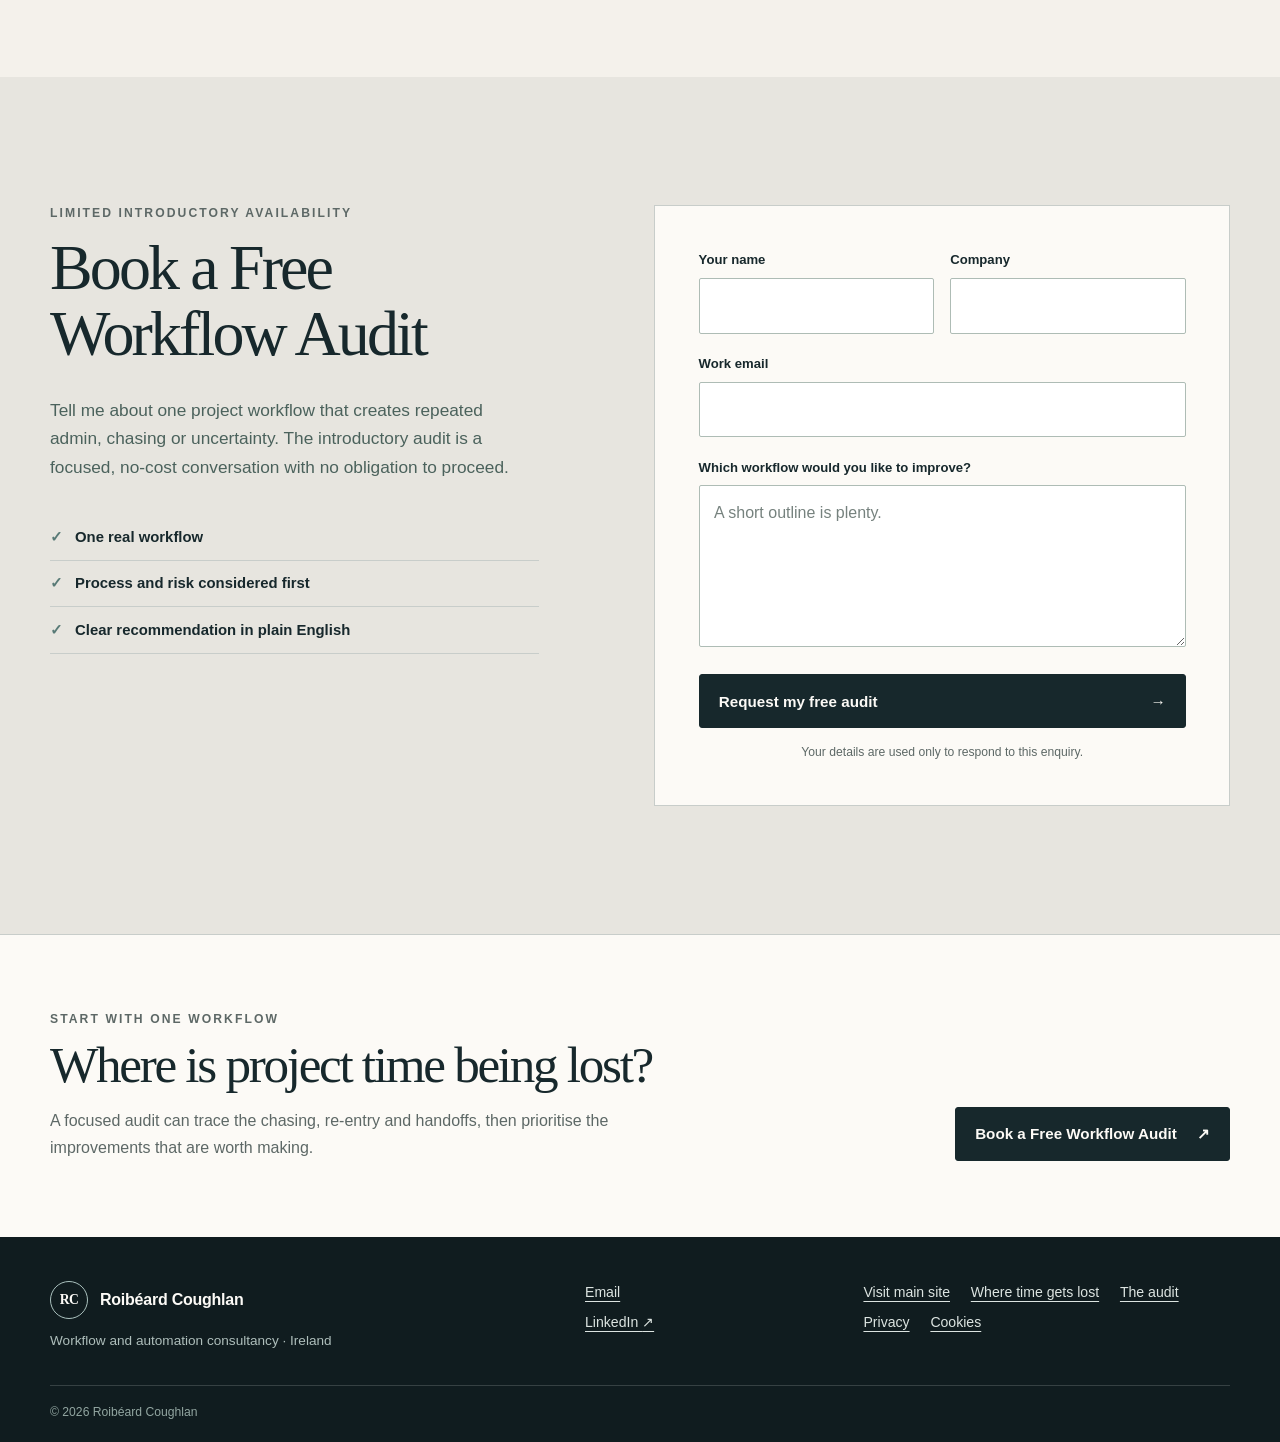
==== commit efe71b59: "Add targeted construction and trades workflow audit landing pages" ====
--- a/construction/index.html
+++ b/construction/index.html
@@ -22,17 +22,22 @@
     <div class="shell nav-wrap">
       <a class="brand" href="/" aria-label="Roibéard Coughlan, home"><span class="brand-mark" aria-hidden="true">RC</span><span>Roibéard Coughlan</span></a>
       <button class="nav-toggle" type="button" aria-expanded="false" aria-controls="primary-nav" data-nav-toggle><span class="sr-only">Open navigation</span><span></span><span></span></button>
-      <nav class="primary-nav" id="primary-nav" aria-label="Primary navigation" data-nav><a href="#friction">Where to look</a><a href="#audit">The audit</a><a href="/">Main site</a><a class="button button-small" href="#book">Book a free audit</a></nav>
+      <nav class="primary-nav" id="primary-nav" aria-label="Primary navigation" data-nav><a href="#friction">Where time gets lost</a><a href="#audit">The audit</a><a href="/">Main site</a><a class="button button-small" href="#book">Book a free audit</a></nav>
     </div>
   </header>
 
   <main id="main">
-    <section class="hero construction-hero">
+    <section class="hero construction-hero targeted-hero">
       <div class="shell hero-grid">
         <div class="hero-copy">
           <p class="eyebrow">For construction &amp; project-led businesses · Ireland</p>
-          <h1>Less chasing.<br><em>Clearer project flow.</em></h1>
-          <p class="hero-lead">A practical audit of the documents, decisions and handoffs that slow work down—before any technology is recommended.</p>
+          <h1>Less chasing.<br><em>More time moving jobs forward.</em></h1>
+          <p class="hero-rotation" aria-label="Time disappears in quotation chasing, project admin, repeated follow-ups, document handling, manual handoffs, and work that's become part of the job.">
+            <span class="hero-rotation-label" aria-hidden="true">Time disappears in</span>
+            <span class="hero-rotation-window" aria-hidden="true"><span data-rotating-phrase data-phrases="quotation chasing.|project admin.|repeated follow-ups.|document handling.|manual handoffs.|work that's become “part of the job”.">quotation chasing.</span></span>
+          </p>
+          <p class="hero-lead">Across a team, small inefficiencies can quietly add up to hundreds of hours over a year. The audit helps identify where that time is going and which improvements are actually worth making.</p>
+          <p class="technology-note">Documents, decisions and handoffs first — technology only where it earns its place.</p>
           <div class="hero-actions"><a class="button" href="#book">Book a Free Workflow Audit <span aria-hidden="true">↗</span></a><a class="text-link" href="#friction">See where we can look <span aria-hidden="true">↓</span></a></div>
           <p class="pilot-note"><span aria-hidden="true"></span> A limited number of introductory workflow audits are currently available at no cost.</p>
         </div>
@@ -47,7 +52,7 @@
     <section class="trust-strip"><div class="shell trust-grid three"><p><span>01</span>Process before platforms</p><p><span>02</span>Commercial context matters</p><p><span>03</span>Human review stays visible</p></div></section>
 
     <section class="section" id="friction">
-      <div class="shell split-heading"><div><p class="eyebrow">Where to look</p><h2>Project work creates information friction.</h2></div><div class="section-intro"><p>The opportunity is often not one dramatic automation. It is a set of smaller improvements that help the right information reach the right person with less chasing and rework.</p></div></div>
+      <div class="shell split-heading"><div><p class="eyebrow">Where time gets lost</p><h2>Project work creates information friction.</h2></div><div class="section-intro"><p>The opportunity is often not one dramatic automation. It is a set of smaller improvements that help the right information reach the right person with less chasing and rework.</p></div></div>
       <div class="shell opportunity-grid">
         <article><span>01</span><h3>Tenders &amp; quotations</h3><p>Structure documents, surface exclusions, support comparisons and prepare review notes.</p></article>
         <article><span>02</span><h3>RFIs &amp; variations</h3><p>Capture requests, track responses, connect supporting information and flag outstanding actions.</p></article>
@@ -87,7 +92,18 @@
     </section>
   </main>
 
-  <footer class="site-footer"><div class="shell footer-grid"><div><a class="brand footer-brand" href="/"><span class="brand-mark" aria-hidden="true">RC</span><span>Roibéard Coughlan</span></a><p>Workflow, automation and practical technology consulting for businesses in Ireland.</p></div><div class="footer-links"><a href="/">Main site</a><a href="#friction">Where to look</a><a href="#audit">The audit</a><a href="mailto:contact@roibeardcoughlan.com">Contact</a></div><p class="copyright">© <span data-year>2026</span> Roibéard Coughlan</p></div></footer>
+  <section class="closing-cta" aria-labelledby="construction-closing-title">
+    <div class="shell closing-cta-grid"><div><p class="eyebrow">Start with one workflow</p><h2 id="construction-closing-title">Where is project time being lost?</h2><p>A focused audit can trace the chasing, re-entry and handoffs, then prioritise the improvements that are worth making.</p></div><a class="button" href="#book">Book a Free Workflow Audit <span aria-hidden="true">↗</span></a></div>
+  </section>
+
+  <footer class="site-footer">
+    <div class="shell footer-main">
+      <div class="footer-identity"><a class="brand footer-brand" href="/"><span class="brand-mark" aria-hidden="true">RC</span><span>Roibéard Coughlan</span></a><p>Workflow and automation consultancy · Ireland</p></div>
+      <div class="footer-contact"><a href="mailto:contact@roibeardcoughlan.com">Email</a><a href="https://www.linkedin.com/in/roib%C3%A9ard-r-coughlan-06a202189/" target="_blank" rel="noopener noreferrer">LinkedIn <span aria-hidden="true">↗</span></a></div>
+      <nav class="footer-links" aria-label="Footer navigation"><a href="/">Visit main site</a><a href="#friction">Where time gets lost</a><a href="#audit">The audit</a><a href="/privacy/">Privacy</a><a href="/cookies/">Cookies</a></nav>
+    </div>
+    <div class="shell footer-base"><p>© <span data-year>2026</span> Roibéard Coughlan</p></div>
+  </footer>
   <script src="/assets/js/site.js" defer></script>
   <script>(function(){if(!window.chatbase||window.chatbase("getState")!=="initialized"){window.chatbase=(...arguments)=>{if(!window.chatbase.q){window.chatbase.q=[]}window.chatbase.q.push(arguments)};window.chatbase=new Proxy(window.chatbase,{get(target,prop){if(prop==="q"){return target.q}return(...args)=>target(prop,...args)}})}const onLoad=function(){const script=document.createElement("script");script.src="https://www.chatbase.co/embed.min.js";script.id="gBiyeGZamISg8_NqUosKC";script.domain="www.chatbase.co";document.body.appendChild(script)};if(document.readyState==="complete"){onLoad()}else{window.addEventListener("load",onLoad)}})();</script>
 </body>
--- a/assets/css/styles.css
+++ b/assets/css/styles.css
@@ -146,16 +146,27 @@
 .form-submit { width: 100%; }
 .form-note { margin: .85rem 0 0; color: var(--muted); font-size: .76rem; text-align: center; }
 
-.site-footer { padding: 4.5rem 0 2rem; background: var(--ink-deep); color: var(--white); }
-.footer-grid { display: grid; grid-template-columns: 1.4fr .8fr; gap: 3rem; align-items: start; }
-.footer-brand { margin-bottom: 1rem; }
+.closing-cta { padding: clamp(3.25rem, 6vw, 4.75rem) 0; border-top: 1px solid var(--line); background: var(--white); }
+.closing-cta-grid { display: grid; grid-template-columns: minmax(0, 1fr) auto; gap: clamp(2.5rem, 7vw, 6rem); align-items: end; }
+.closing-cta .eyebrow { margin-bottom: .7rem; }
+.closing-cta h2 { max-width: 760px; font-size: clamp(2.25rem, 4vw, 3.65rem); }
+.closing-cta p:not(.eyebrow) { max-width: 650px; margin: 1rem 0 0; color: var(--muted); }
+.closing-cta .button { white-space: nowrap; }
+
+.site-footer { padding: 2.75rem 0 1.25rem; background: var(--ink-deep); color: var(--white); }
+.footer-main { display: grid; grid-template-columns: 1.25fr .55fr 1fr; gap: clamp(2rem, 6vw, 5rem); align-items: start; }
+.footer-brand { margin-bottom: .7rem; }
 .footer-brand .brand-mark { border-color: var(--accent-light); }
-.footer-grid > div:first-child p { max-width: 440px; color: #aebebb; }
-.footer-links { display: grid; grid-template-columns: 1fr 1fr; gap: .7rem 2rem; }
-.footer-links a { color: #dce4e1; text-underline-offset: .25rem; }
-.copyright { grid-column: 1 / -1; margin: 2rem 0 0; padding-top: 1.5rem; border-top: 1px solid rgba(255,255,255,.16); color: #92a6a1; font-size: .78rem; }
-
-.construction-hero h1 { font-size: clamp(3.25rem, 7.3vw, 6.6rem); }
+.footer-identity p { max-width: 420px; margin: 0; color: #aebebb; font-size: .85rem; }
+.footer-contact { display: grid; gap: .45rem; }
+.footer-contact a, .footer-links a { color: #dce4e1; font-size: .88rem; text-underline-offset: .25rem; }
+.footer-links { display: flex; flex-wrap: wrap; gap: .45rem 1.3rem; }
+.footer-base { margin-top: 2rem; padding-top: 1rem; border-top: 1px solid rgba(255,255,255,.16); }
+.footer-base p { margin: 0; color: #92a6a1; font-size: .76rem; }
+
+.targeted-hero h1 { max-width: 760px; font-size: clamp(3.25rem, 4.7vw, 4.65rem); }
+.targeted-hero .hero-rotation { max-width: 760px; font-size: clamp(1.5rem, 1.9vw, 1.85rem); }
+.targeted-hero .hero-rotation-window { min-height: 2.3em; }
 .project-card { padding: 0; overflow: hidden; box-shadow: 22px 22px 0 var(--accent); }
 .project-card-head { display: flex; justify-content: space-between; gap: 1rem; padding: 1.25rem 1.5rem; border-bottom: 1px solid rgba(255,255,255,.17); }
 .project-card-head p { margin: 0; font-weight: 800; }
@@ -180,6 +191,12 @@
 .audit-detail-list p { margin: 0; color: #b9c6c2; font-size: .92rem; }
 .about-compact-grid { display: grid; grid-template-columns: 1fr .75fr; gap: 9vw; }
 .about-compact-grid > div:last-child p { color: var(--muted); }
+.utility-main { min-height: calc(100svh - 78px); padding: clamp(4rem, 9vw, 7rem) 0; }
+.utility-copy { max-width: 780px; }
+.utility-copy h1 { margin-bottom: 1.5rem; }
+.utility-copy h2 { margin: 2.5rem 0 .8rem; font-size: clamp(1.65rem, 3vw, 2.3rem); }
+.utility-copy p, .utility-copy li { color: var(--muted); }
+.utility-copy a { text-underline-offset: .22em; }
 
 @media (min-width: 1100px) {
   .hero-rotation-window { min-height: 1.15em; }
@@ -196,7 +213,7 @@
   .primary-nav > a:not(.button) { padding: .9rem 0; border-bottom: 1px solid var(--line); font-size: 1rem; }
   .primary-nav .button { margin-top: 1rem; }
   .hero { min-height: auto; }
-  .hero-grid, .split-heading, .about-grid, .booking-grid, .construction-audit-grid, .about-compact-grid { grid-template-columns: 1fr; }
+  .hero-grid, .split-heading, .about-grid, .booking-grid, .construction-audit-grid, .about-compact-grid, .closing-cta-grid { grid-template-columns: 1fr; }
   .hero-grid { gap: 4rem; }
   .audit-card, .project-card { max-width: 620px; }
   .trust-grid { grid-template-columns: 1fr 1fr; }
@@ -213,6 +230,10 @@
   .process-grid span { margin-bottom: 2.5rem; }
   .service-grid article { min-height: 440px; }
   .opportunity-grid { grid-template-columns: 1fr 1fr; }
+  .closing-cta { padding-block: 3.75rem; }
+  .closing-cta .button { justify-self: start; }
+  .footer-main { grid-template-columns: 1fr 1fr; }
+  .footer-identity { grid-column: 1 / -1; }
 }
 
 @media (max-width: 580px) {
@@ -240,7 +261,8 @@
   .service-grid article { min-height: auto; }
   .service-number { margin-bottom: 3rem; }
   .service-grid ul { margin-top: 2.5rem; }
-  .field-row, .opportunity-grid, .footer-grid { grid-template-columns: 1fr; }
+  .field-row, .opportunity-grid, .footer-grid, .footer-main { grid-template-columns: 1fr; }
+  .footer-identity { grid-column: auto; }
   .opportunity-grid { border-left: 0; }
   .opportunity-grid article { min-height: auto; padding-inline: 0; border-right: 0; }
   .opportunity-grid article > span { margin-bottom: 2rem; }
@@ -253,7 +275,7 @@
   .hero-rotation-window [data-rotating-phrase] { transform: none !important; }
 }
 @media print {
-  .site-header, .site-footer, .button, .chatbase-bubble-button { display: none !important; }
+  .site-header, .site-footer, .closing-cta, .button, .chatbase-bubble-button { display: none !important; }
   body { background: white; color: black; }
   .section, .hero { padding: 2rem 0; }
 }
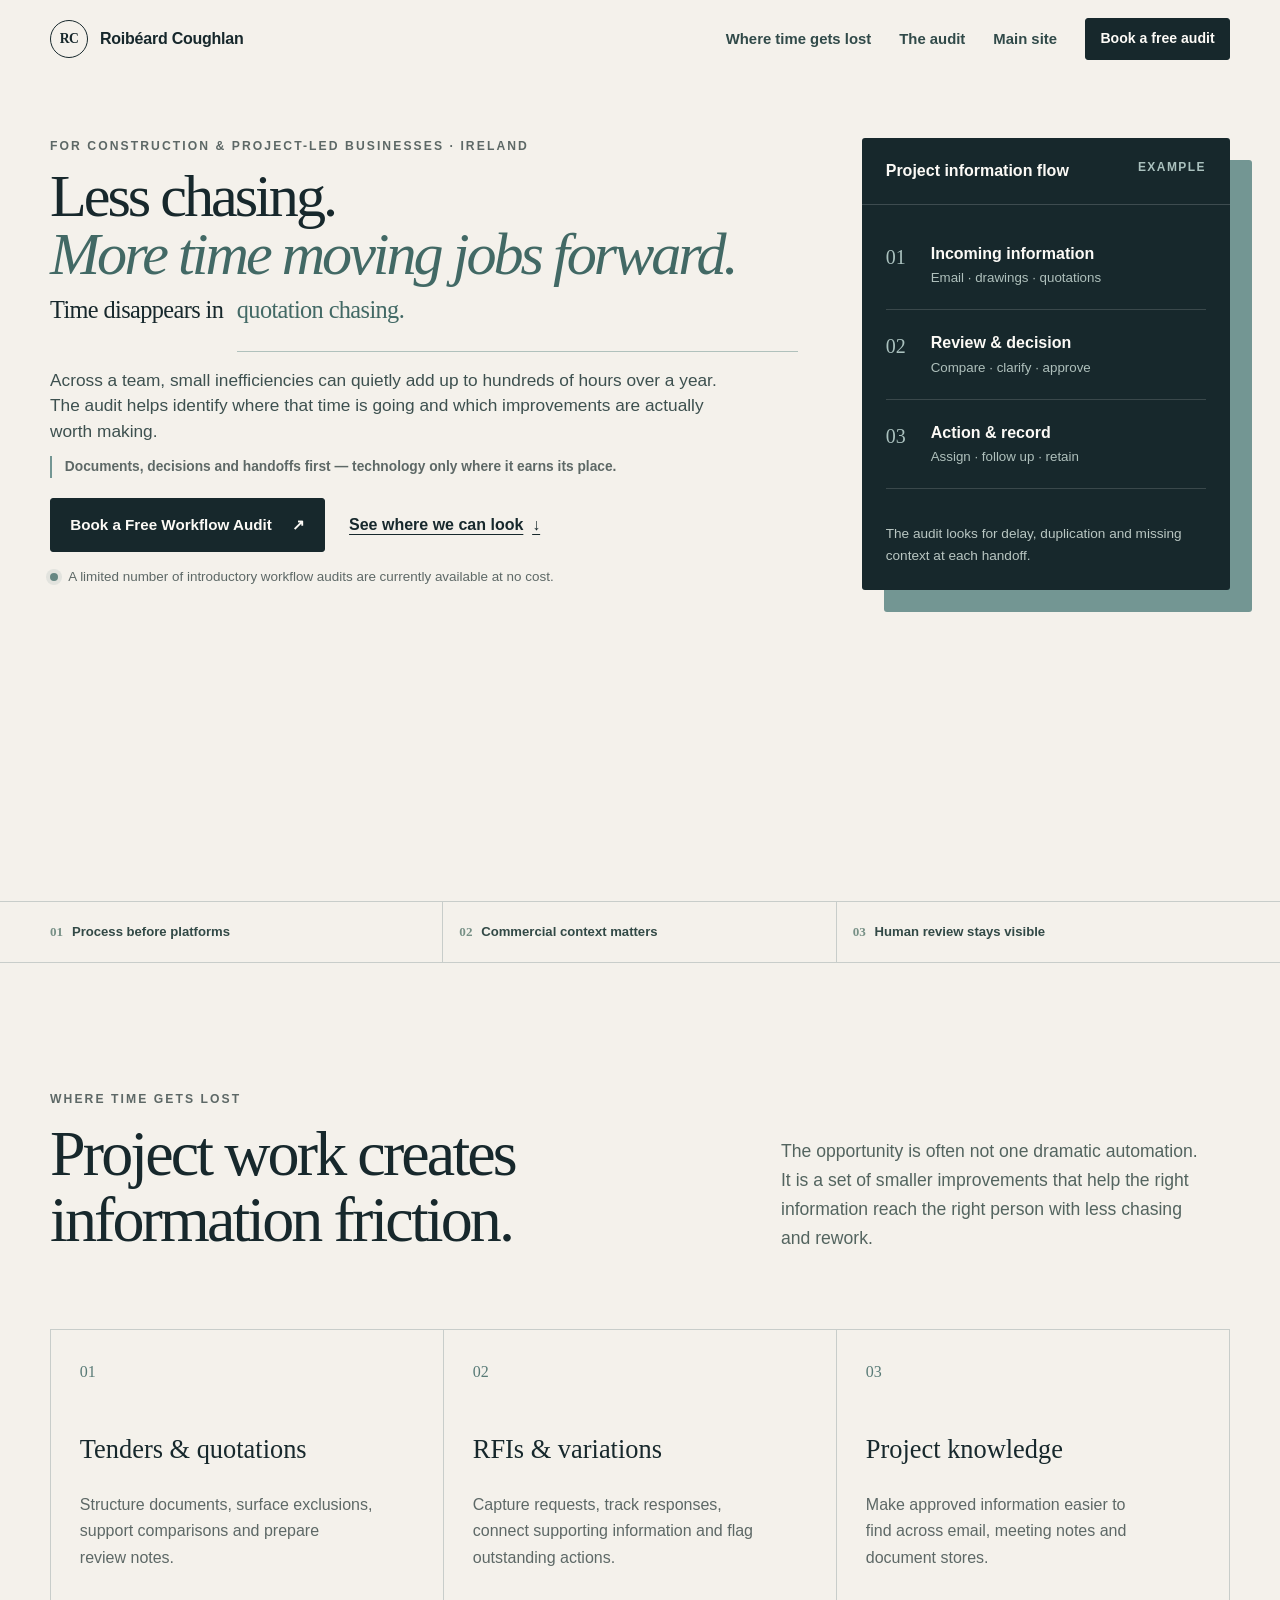
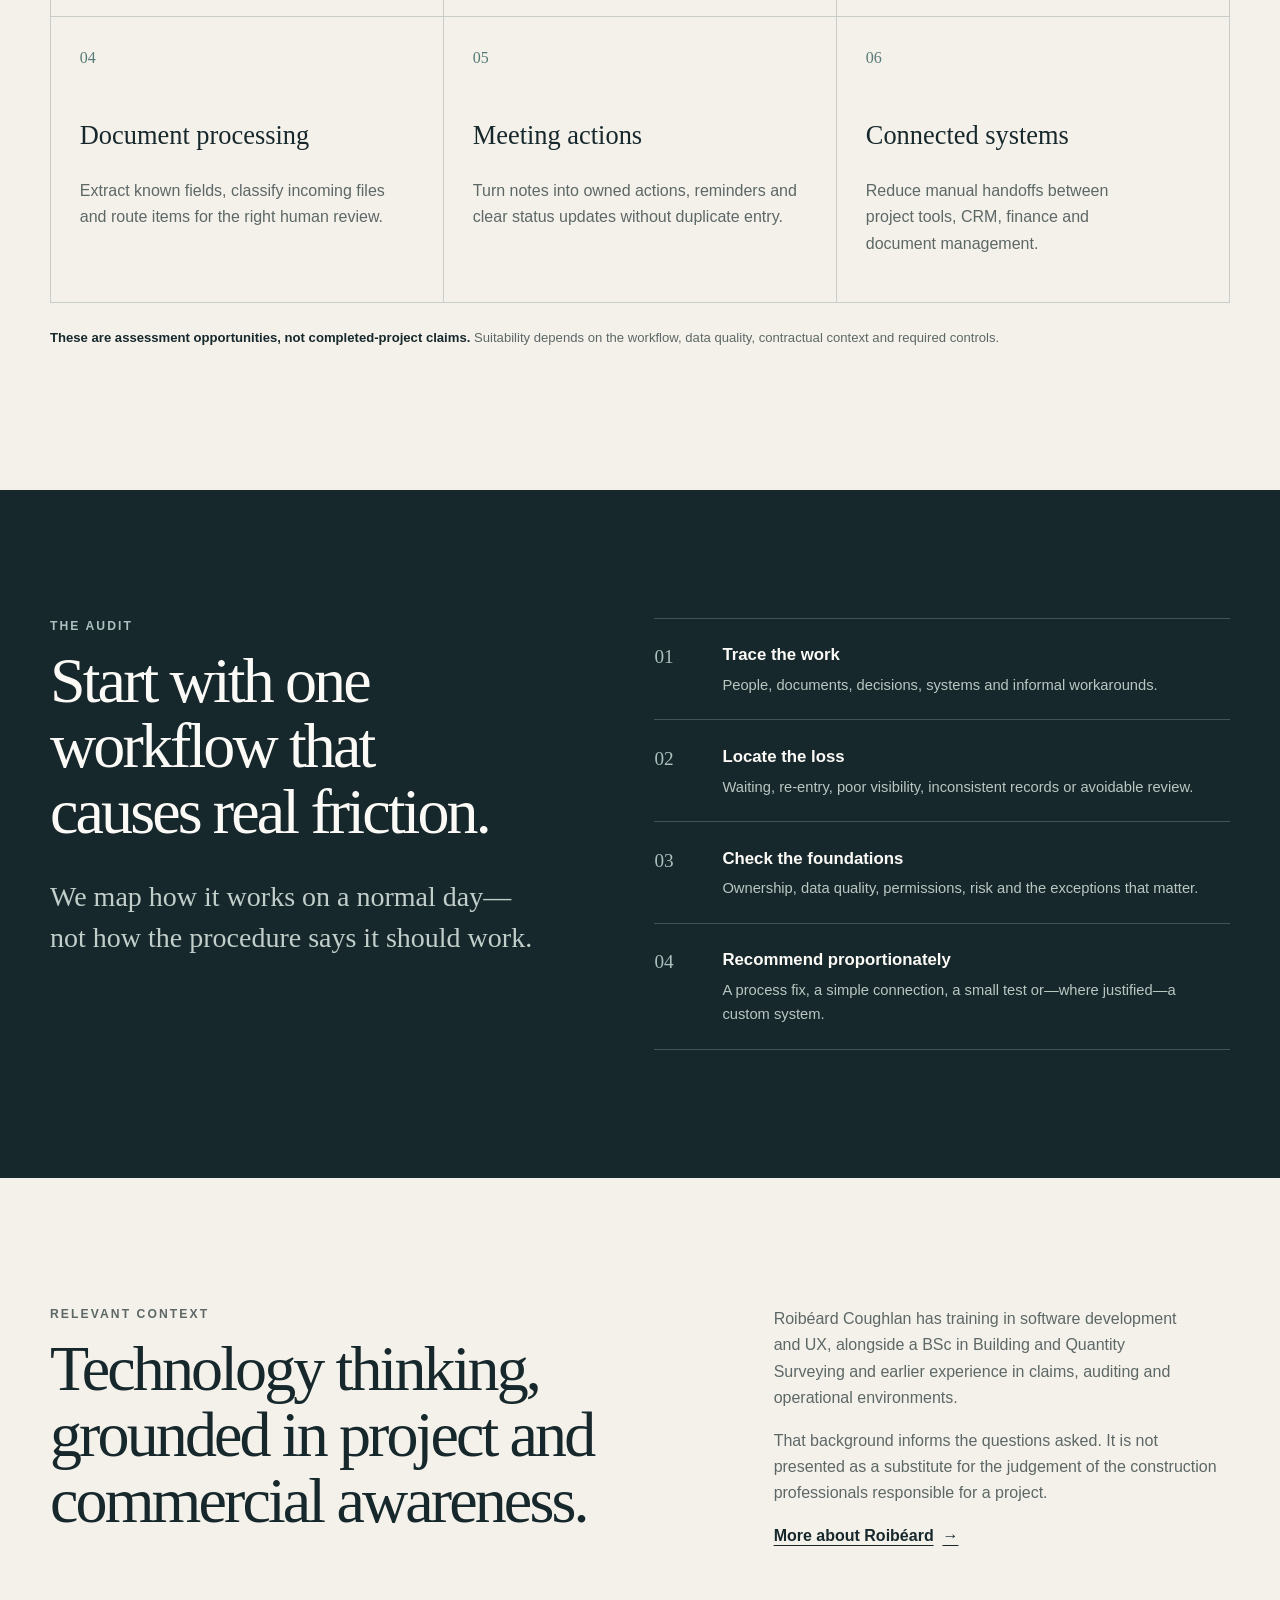
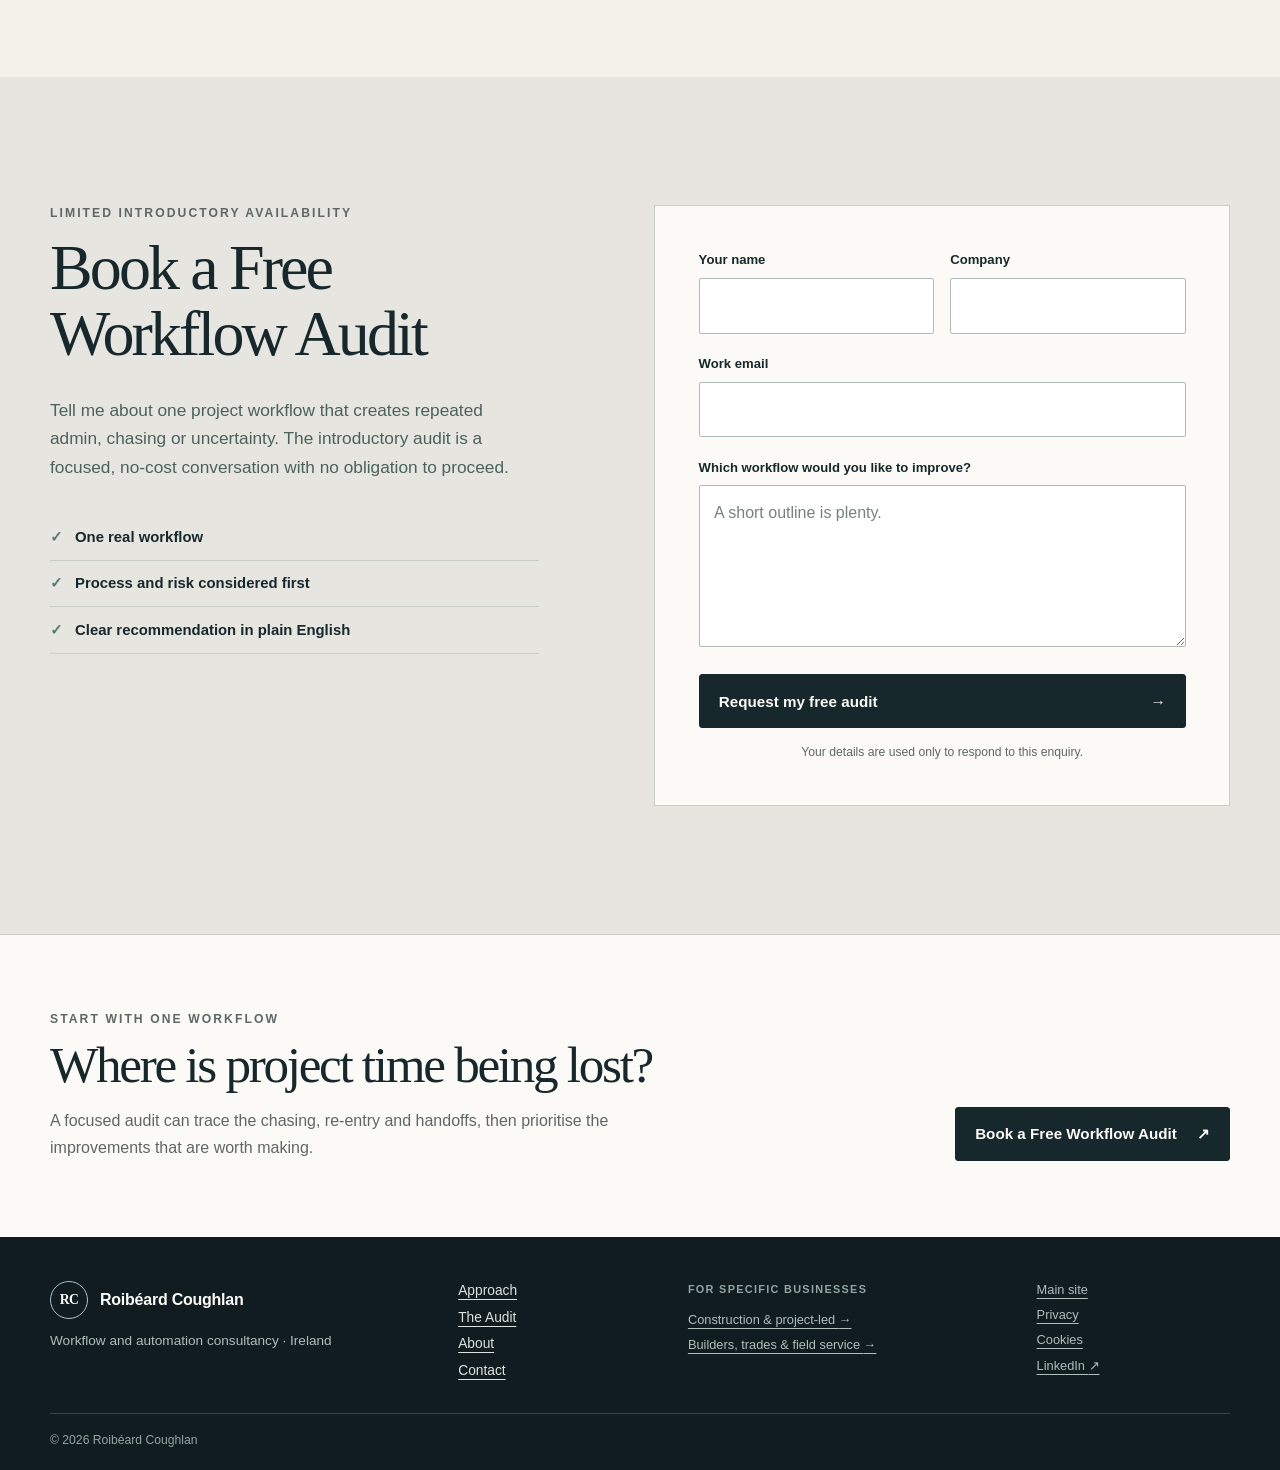
==== commit 0c93b453: "Update footer with links to the sspecific landing pages for Construction & trades" ====
--- a/construction/index.html
+++ b/construction/index.html
@@ -99,8 +99,9 @@
   <footer class="site-footer">
     <div class="shell footer-main">
       <div class="footer-identity"><a class="brand footer-brand" href="/"><span class="brand-mark" aria-hidden="true">RC</span><span>Roibéard Coughlan</span></a><p>Workflow and automation consultancy · Ireland</p></div>
-      <div class="footer-contact"><a href="mailto:contact@roibeardcoughlan.com">Email</a><a href="https://www.linkedin.com/in/roib%C3%A9ard-r-coughlan-06a202189/" target="_blank" rel="noopener noreferrer">LinkedIn <span aria-hidden="true">↗</span></a></div>
-      <nav class="footer-links" aria-label="Footer navigation"><a href="/">Visit main site</a><a href="#friction">Where time gets lost</a><a href="#audit">The audit</a><a href="/privacy/">Privacy</a><a href="/cookies/">Cookies</a></nav>
+      <nav class="footer-group footer-primary" aria-label="Main footer navigation"><a href="/#approach">Approach</a><a href="#audit">The Audit</a><a href="/#about">About</a><a href="mailto:contact@roibeardcoughlan.com">Contact</a></nav>
+      <nav class="footer-group footer-audiences" aria-label="For specific businesses"><p class="footer-label">For specific businesses</p><a href="/construction/" aria-current="page">Construction &amp; project-led <span aria-hidden="true">→</span></a><a href="/trades/">Builders, trades &amp; field service <span aria-hidden="true">→</span></a></nav>
+      <nav class="footer-group footer-utility" aria-label="Utility links"><a href="/">Main site</a><a href="/privacy/">Privacy</a><a href="/cookies/">Cookies</a><a href="https://www.linkedin.com/in/roib%C3%A9ard-r-coughlan-06a202189/" target="_blank" rel="noopener noreferrer">LinkedIn <span aria-hidden="true">↗</span></a></nav>
     </div>
     <div class="shell footer-base"><p>© <span data-year>2026</span> Roibéard Coughlan</p></div>
   </footer>
--- a/assets/css/styles.css
+++ b/assets/css/styles.css
@@ -154,13 +154,15 @@
 .closing-cta .button { white-space: nowrap; }
 
 .site-footer { padding: 2.75rem 0 1.25rem; background: var(--ink-deep); color: var(--white); }
-.footer-main { display: grid; grid-template-columns: 1.25fr .55fr 1fr; gap: clamp(2rem, 6vw, 5rem); align-items: start; }
+.footer-main { display: grid; grid-template-columns: minmax(220px, 1.2fr) .6fr minmax(225px, 1fr) .65fr; gap: clamp(1.5rem, 4vw, 3.5rem); align-items: start; }
 .footer-brand { margin-bottom: .7rem; }
 .footer-brand .brand-mark { border-color: var(--accent-light); }
 .footer-identity p { max-width: 420px; margin: 0; color: #aebebb; font-size: .85rem; }
-.footer-contact { display: grid; gap: .45rem; }
-.footer-contact a, .footer-links a { color: #dce4e1; font-size: .88rem; text-underline-offset: .25rem; }
-.footer-links { display: flex; flex-wrap: wrap; gap: .45rem 1.3rem; }
+.footer-group { display: grid; align-content: start; gap: .42rem; }
+.footer-group a { color: #dce4e1; font-size: .86rem; line-height: 1.45; text-underline-offset: .25rem; }
+.footer-label { margin: 0 0 .35rem; color: #92a6a1; font-size: .68rem; font-weight: 800; letter-spacing: .12em; text-transform: uppercase; }
+.footer-audiences a, .footer-utility a { color: #aebebb; font-size: .8rem; }
+.footer-audiences a span { color: var(--accent-light); }
 .footer-base { margin-top: 2rem; padding-top: 1rem; border-top: 1px solid rgba(255,255,255,.16); }
 .footer-base p { margin: 0; color: #92a6a1; font-size: .76rem; }
 
@@ -266,7 +268,8 @@
   .opportunity-grid { border-left: 0; }
   .opportunity-grid article { min-height: auto; padding-inline: 0; border-right: 0; }
   .opportunity-grid article > span { margin-bottom: 2rem; }
-  .footer-links { margin-top: .5rem; }
+  .footer-main { gap: 1.6rem; }
+  .footer-base { margin-top: 1.5rem; }
 }
 
 @media (prefers-reduced-motion: reduce) {
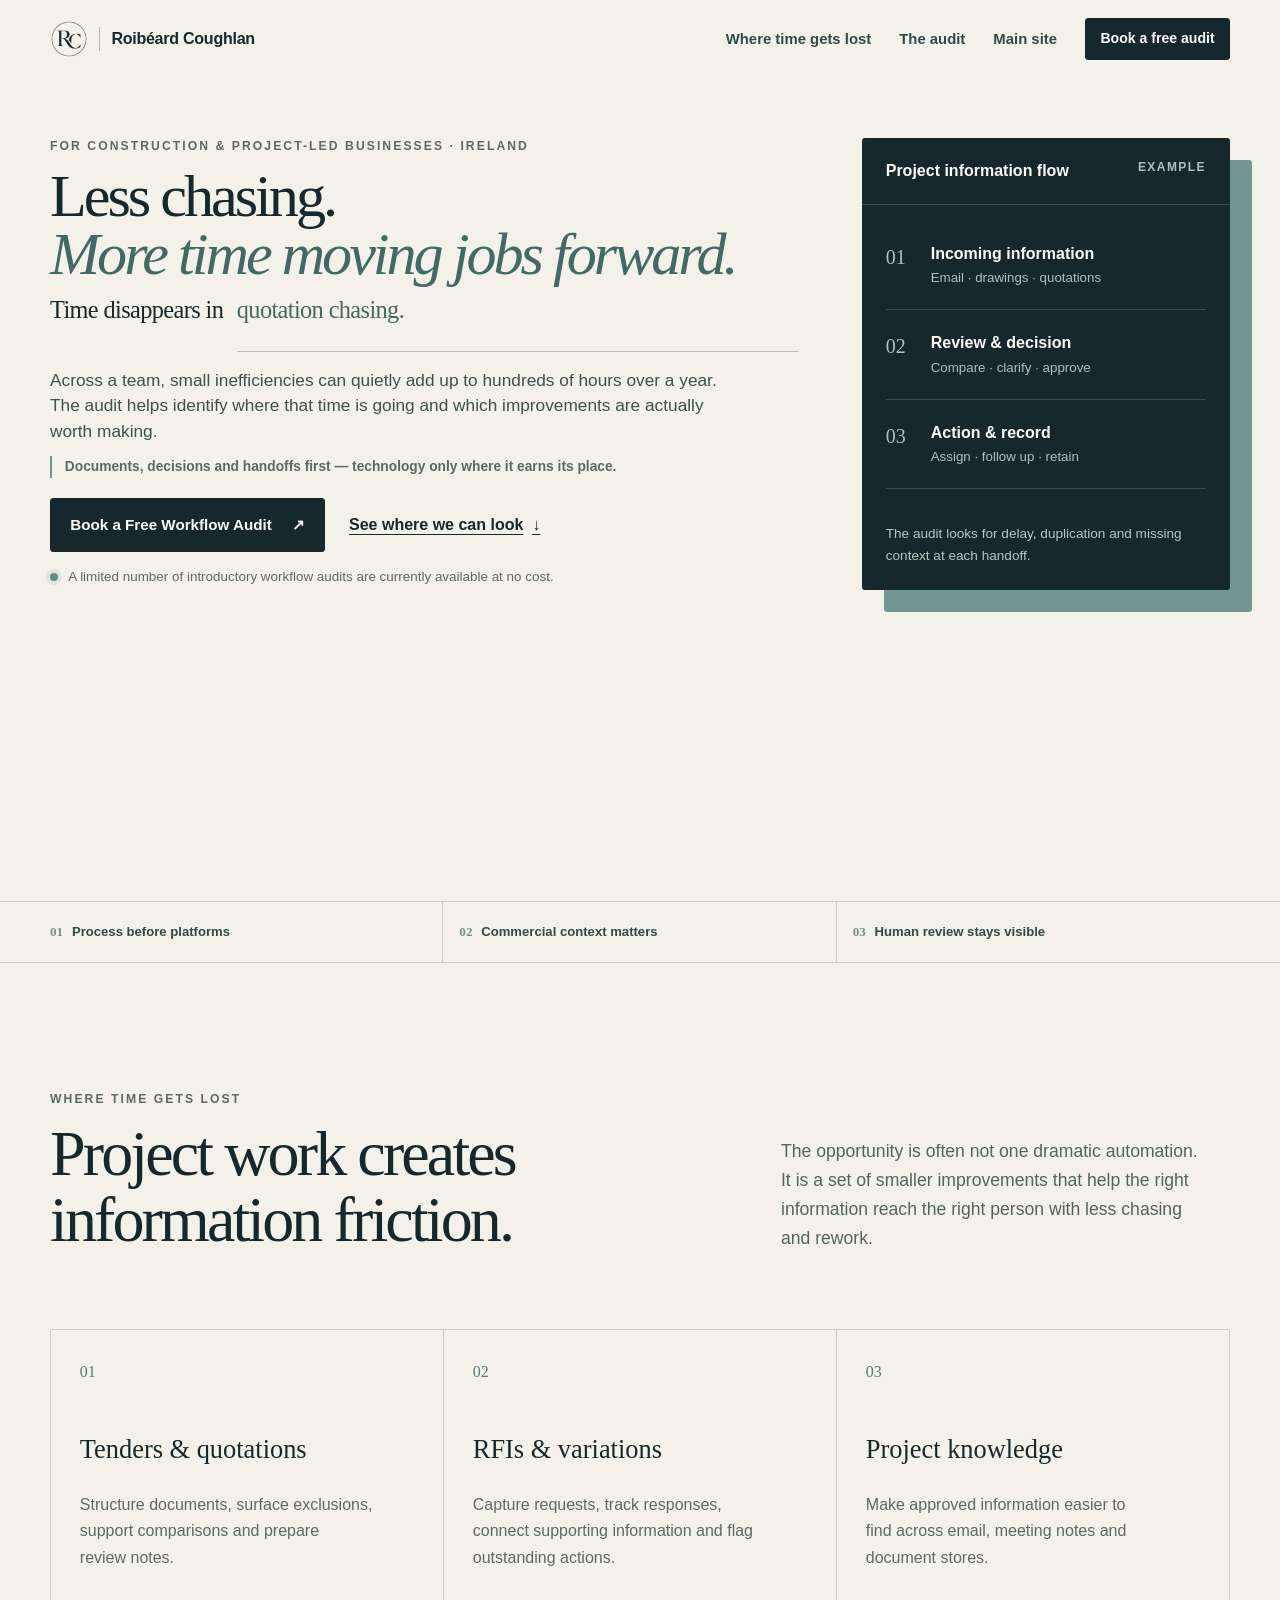
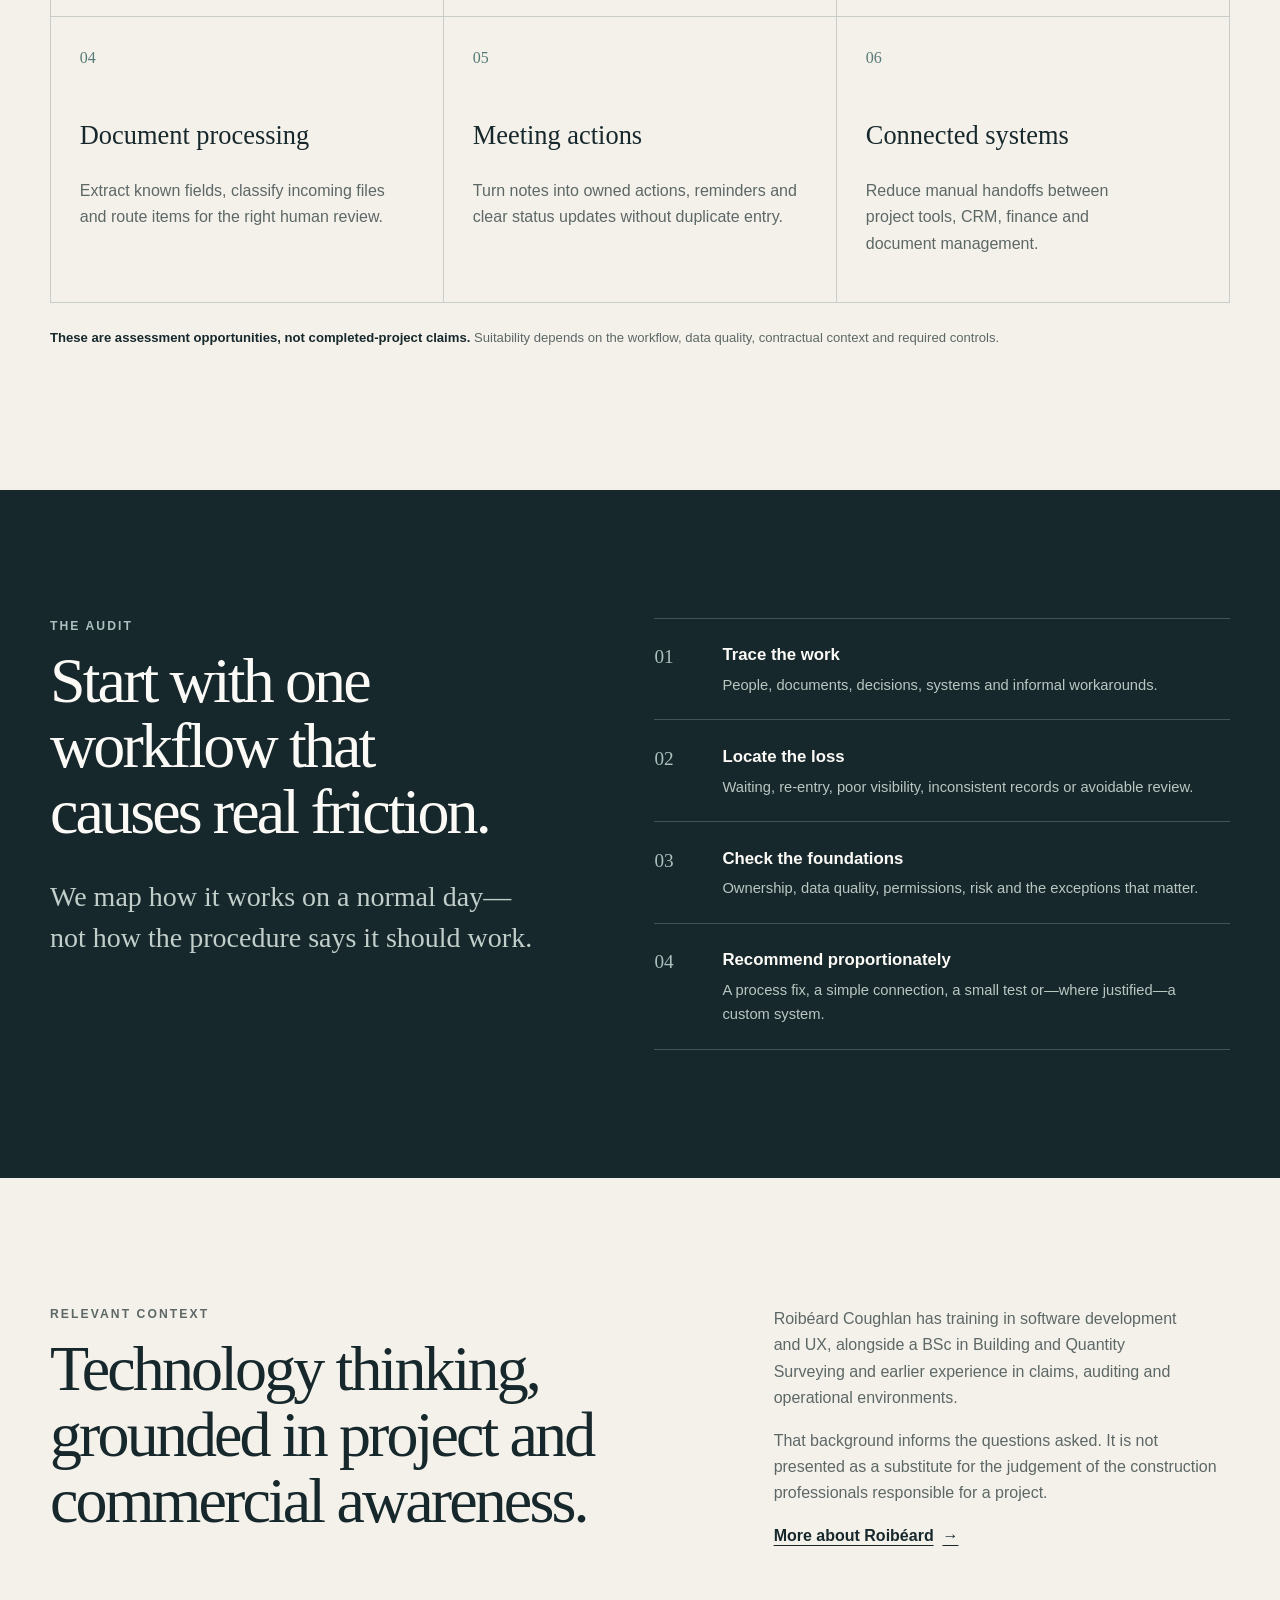
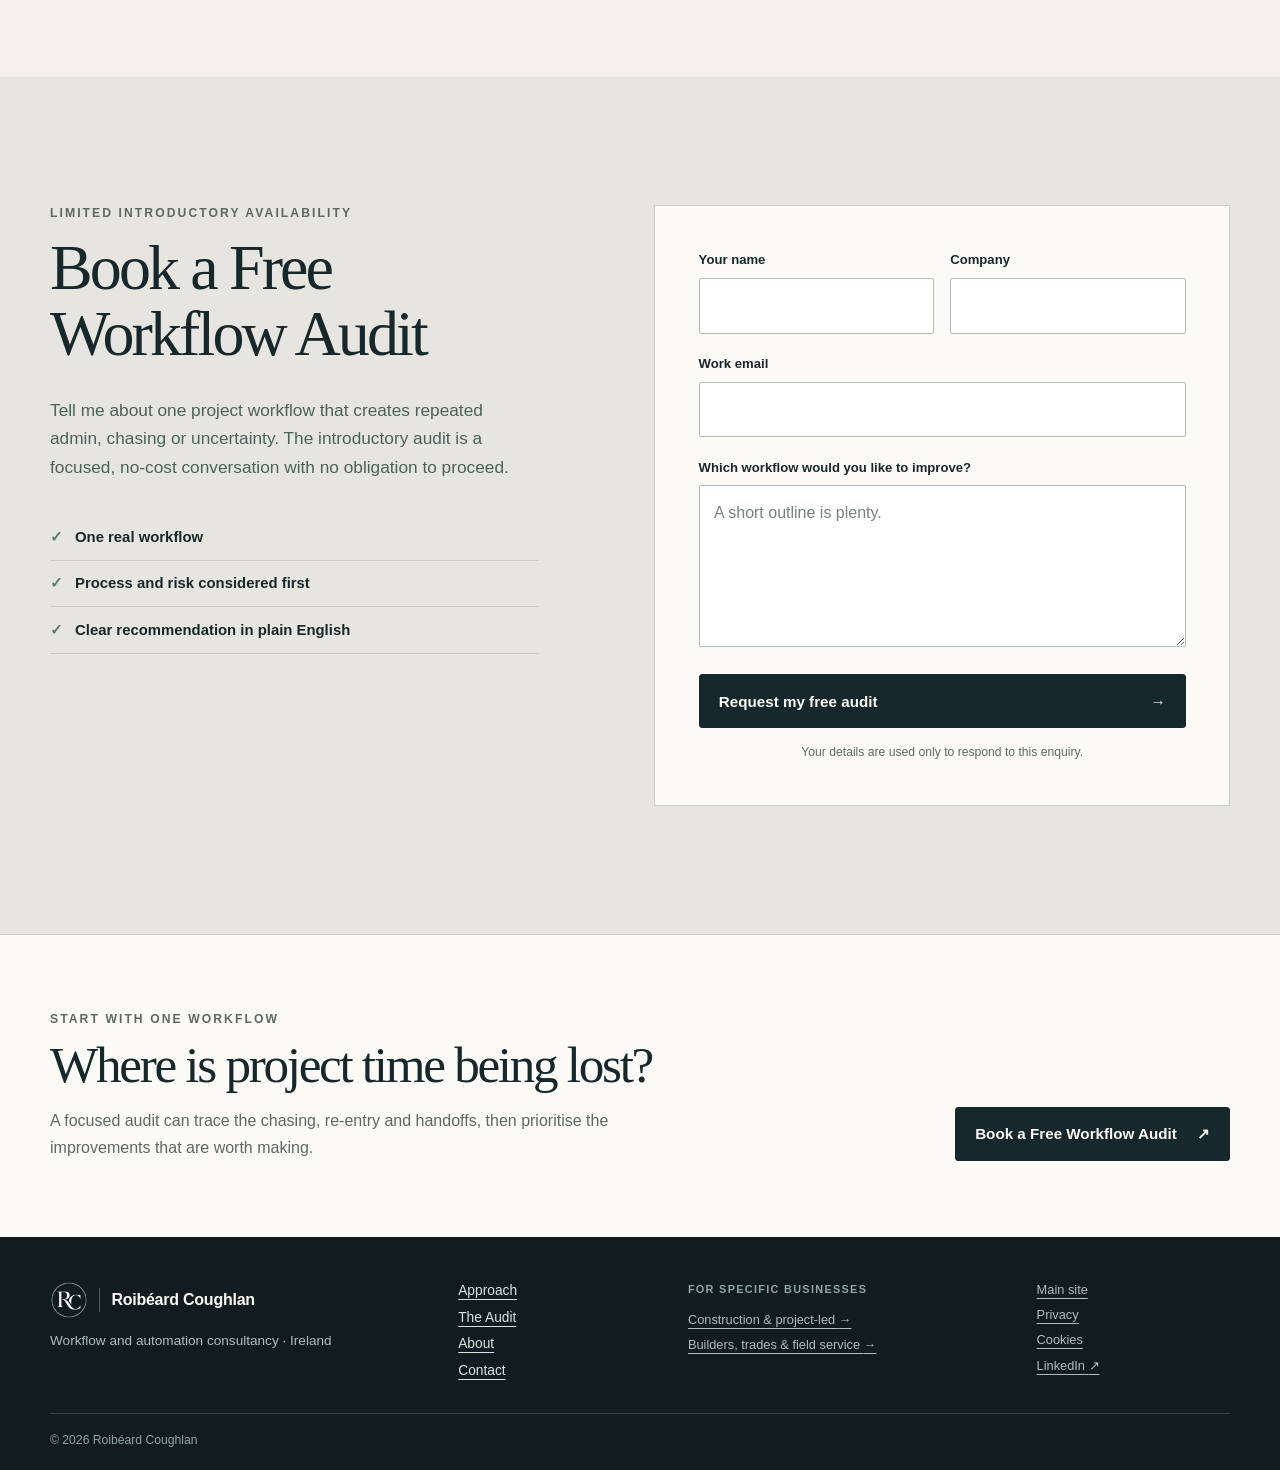
==== commit a2ced487: "Update logo" ====
--- a/construction/index.html
+++ b/construction/index.html
@@ -13,14 +13,15 @@
   <meta property="og:type" content="website">
   <meta name="twitter:card" content="summary">
   <meta name="theme-color" content="#102a2c">
-  <link rel="icon" href="/assets/images/icons-8.png" type="image/png">
+  <link rel="icon" href="/assets/images/rc-monogram.png" type="image/png">
+  <link rel="apple-touch-icon" href="/assets/images/rc-monogram.png">
   <link rel="stylesheet" href="/assets/css/styles.css">
 </head>
 <body>
   <a class="skip-link" href="#main">Skip to main content</a>
   <header class="site-header" data-header>
     <div class="shell nav-wrap">
-      <a class="brand" href="/" aria-label="Roibéard Coughlan, home"><span class="brand-mark" aria-hidden="true">RC</span><span>Roibéard Coughlan</span></a>
+      <a class="brand" href="/" aria-label="Roibéard Coughlan, home"><span class="brand-mark" aria-hidden="true"><img src="/assets/images/rc-monogram.png" alt="" width="38" height="38"></span><span class="brand-name">Roibéard Coughlan</span></a>
       <button class="nav-toggle" type="button" aria-expanded="false" aria-controls="primary-nav" data-nav-toggle><span class="sr-only">Open navigation</span><span></span><span></span></button>
       <nav class="primary-nav" id="primary-nav" aria-label="Primary navigation" data-nav><a href="#friction">Where time gets lost</a><a href="#audit">The audit</a><a href="/">Main site</a><a class="button button-small" href="#book">Book a free audit</a></nav>
     </div>
@@ -98,7 +99,7 @@
 
   <footer class="site-footer">
     <div class="shell footer-main">
-      <div class="footer-identity"><a class="brand footer-brand" href="/"><span class="brand-mark" aria-hidden="true">RC</span><span>Roibéard Coughlan</span></a><p>Workflow and automation consultancy · Ireland</p></div>
+      <div class="footer-identity"><a class="brand footer-brand" href="/"><span class="brand-mark" aria-hidden="true"><img src="/assets/images/rc-monogram.png" alt="" width="38" height="38"></span><span class="brand-name">Roibéard Coughlan</span></a><p>Workflow and automation consultancy · Ireland</p></div>
       <nav class="footer-group footer-primary" aria-label="Main footer navigation"><a href="/#approach">Approach</a><a href="#audit">The Audit</a><a href="/#about">About</a><a href="mailto:contact@roibeardcoughlan.com">Contact</a></nav>
       <nav class="footer-group footer-audiences" aria-label="For specific businesses"><p class="footer-label">For specific businesses</p><a href="/construction/" aria-current="page">Construction &amp; project-led <span aria-hidden="true">→</span></a><a href="/trades/">Builders, trades &amp; field service <span aria-hidden="true">→</span></a></nav>
       <nav class="footer-group footer-utility" aria-label="Utility links"><a href="/">Main site</a><a href="/privacy/">Privacy</a><a href="/cookies/">Cookies</a><a href="https://www.linkedin.com/in/roib%C3%A9ard-r-coughlan-06a202189/" target="_blank" rel="noopener noreferrer">LinkedIn <span aria-hidden="true">↗</span></a></nav>
--- a/assets/css/styles.css
+++ b/assets/css/styles.css
@@ -33,8 +33,11 @@
 .site-header { position: sticky; top: 0; z-index: 1000; background: rgba(244, 241, 235, .94); border-bottom: 1px solid transparent; backdrop-filter: blur(12px); }
 .site-header.is-scrolled { border-color: var(--line); }
 .nav-wrap { min-height: 78px; display: flex; align-items: center; justify-content: space-between; gap: 2rem; }
-.brand { display: inline-flex; align-items: center; gap: .75rem; text-decoration: none; font-weight: 700; letter-spacing: -.015em; }
-.brand-mark { display: grid; place-items: center; width: 38px; height: 38px; border: 1px solid var(--ink); border-radius: 50%; font-family: var(--serif); font-size: .85rem; font-weight: 700; letter-spacing: -.04em; }
+.brand { display: inline-flex; align-items: center; gap: .7rem; text-decoration: none; font-weight: 700; letter-spacing: -.015em; }
+.brand-mark { display: block; flex: 0 0 auto; width: 38px; height: 38px; }
+.brand-mark img { width: 100%; height: 100%; object-fit: contain; }
+.brand-name { display: inline-flex; align-items: center; gap: .7rem; }
+.brand-name::before { content: ""; width: 1px; height: 24px; background: #aeb8b4; }
 .primary-nav { display: flex; align-items: center; gap: 1.75rem; }
 .primary-nav > a:not(.button) { position: relative; text-decoration: none; color: #314a49; font-size: .93rem; font-weight: 600; }
 .primary-nav > a:not(.button)::after { content: ""; position: absolute; left: 0; right: 100%; bottom: -.3rem; height: 1px; background: currentColor; transition: right 180ms ease; }
@@ -156,7 +159,8 @@
 .site-footer { padding: 2.75rem 0 1.25rem; background: var(--ink-deep); color: var(--white); }
 .footer-main { display: grid; grid-template-columns: minmax(220px, 1.2fr) .6fr minmax(225px, 1fr) .65fr; gap: clamp(1.5rem, 4vw, 3.5rem); align-items: start; }
 .footer-brand { margin-bottom: .7rem; }
-.footer-brand .brand-mark { border-color: var(--accent-light); }
+.footer-brand .brand-mark { filter: brightness(0) invert(1); }
+.footer-brand .brand-name::before { background: rgba(255,255,255,.28); }
 .footer-identity p { max-width: 420px; margin: 0; color: #aebebb; font-size: .85rem; }
 .footer-group { display: grid; align-content: start; gap: .42rem; }
 .footer-group a { color: #dce4e1; font-size: .86rem; line-height: 1.45; text-underline-offset: .25rem; }
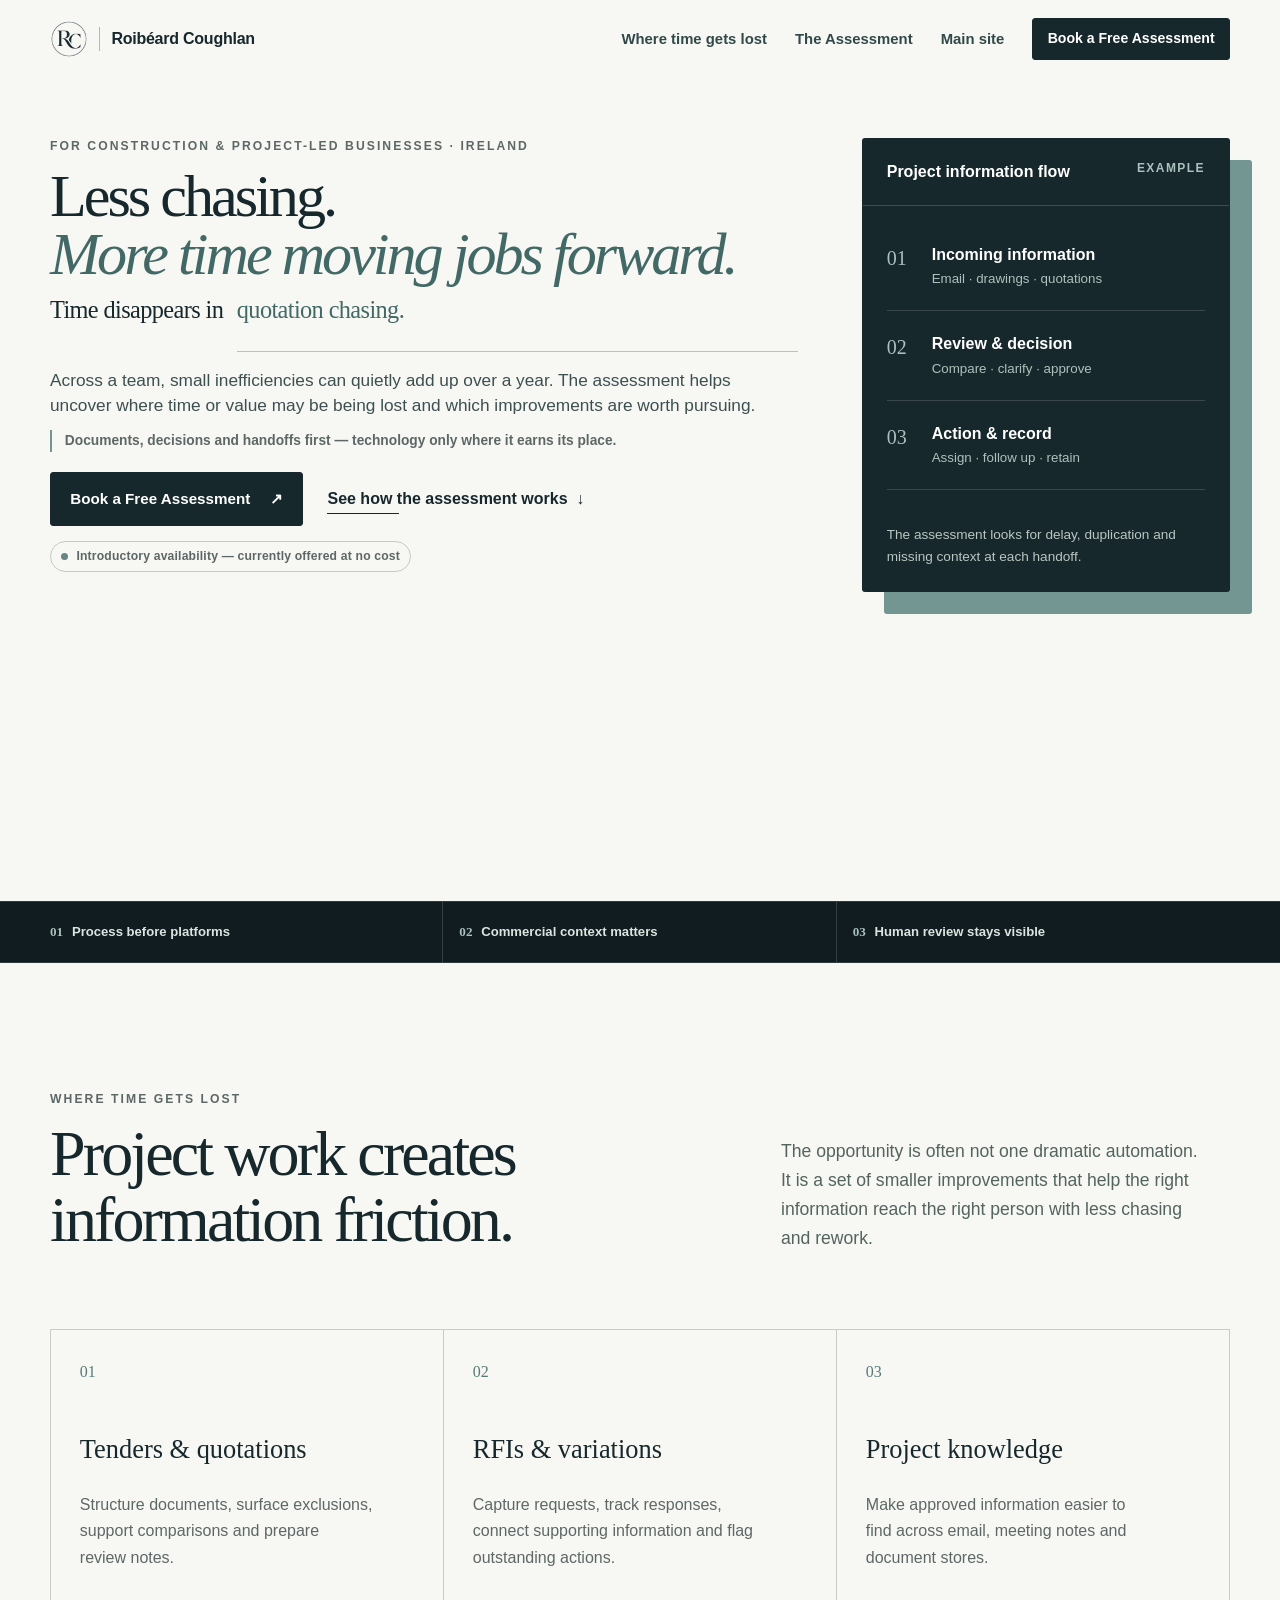
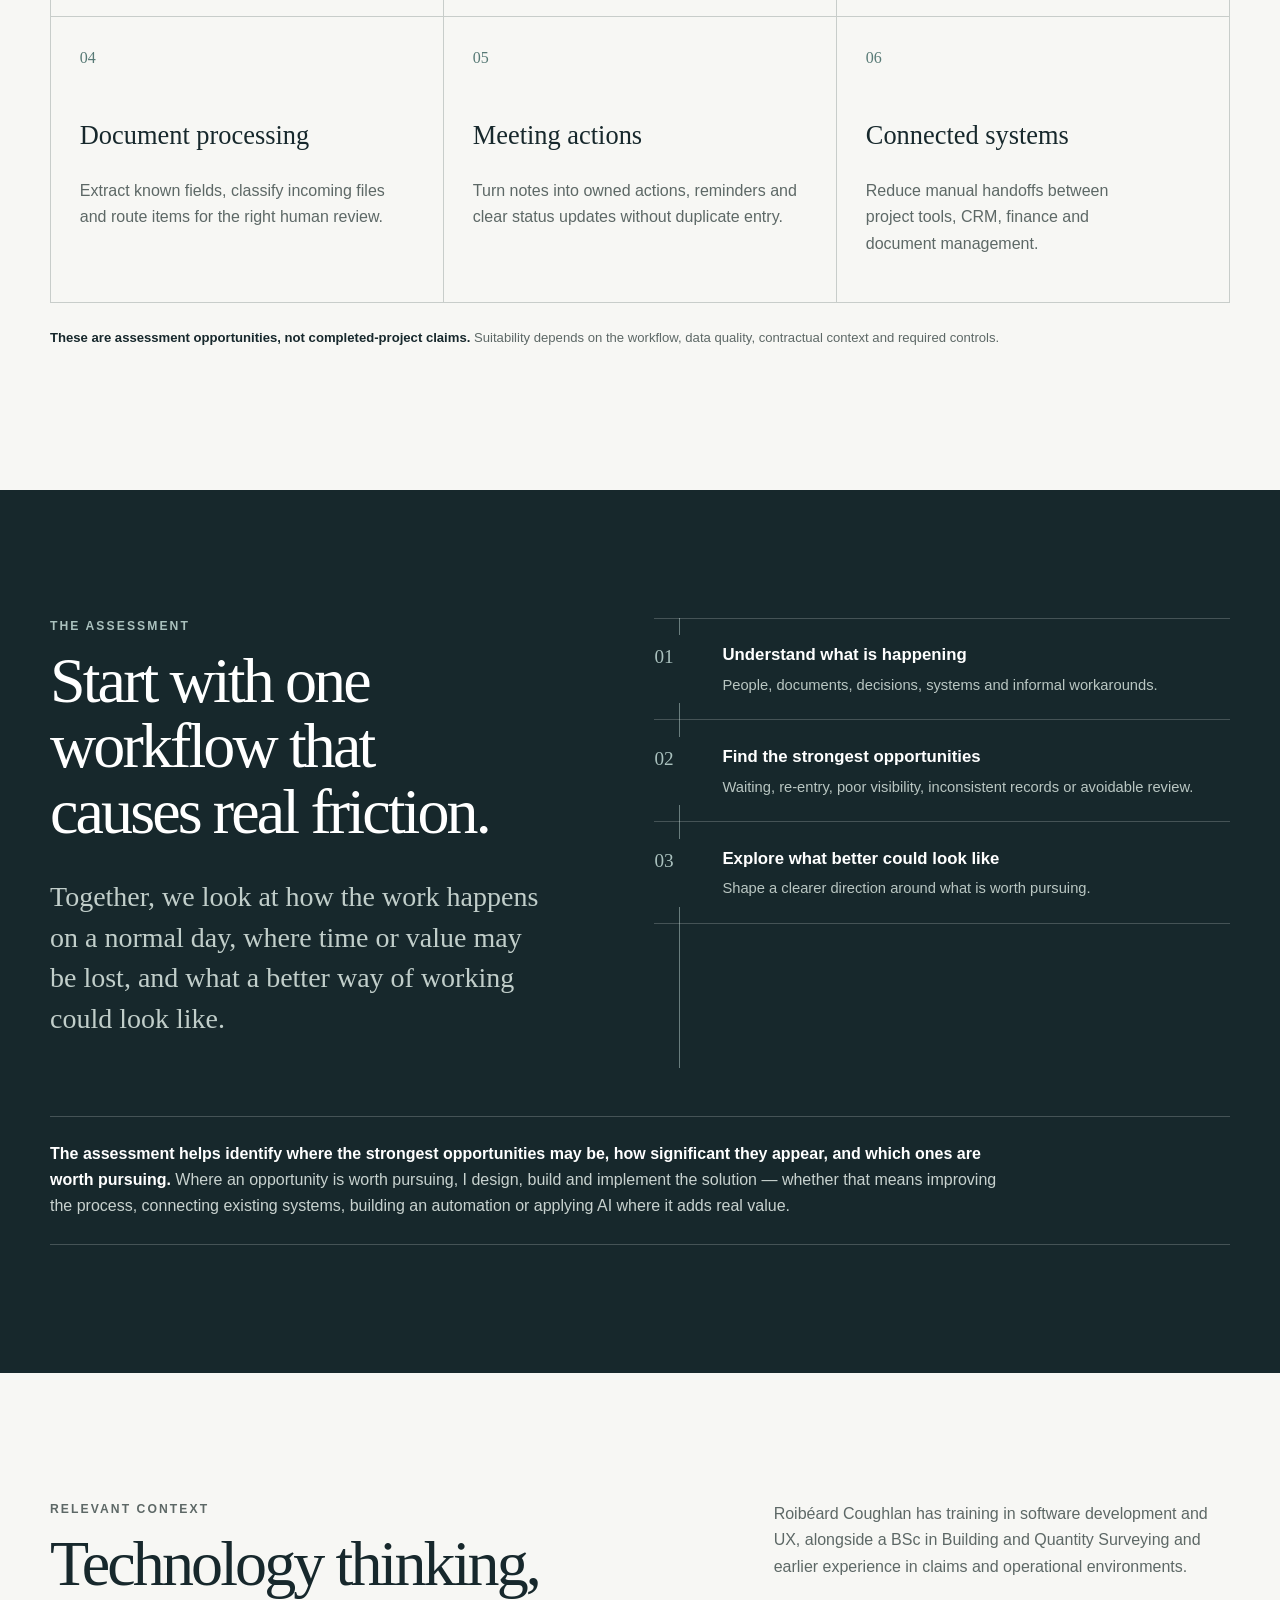
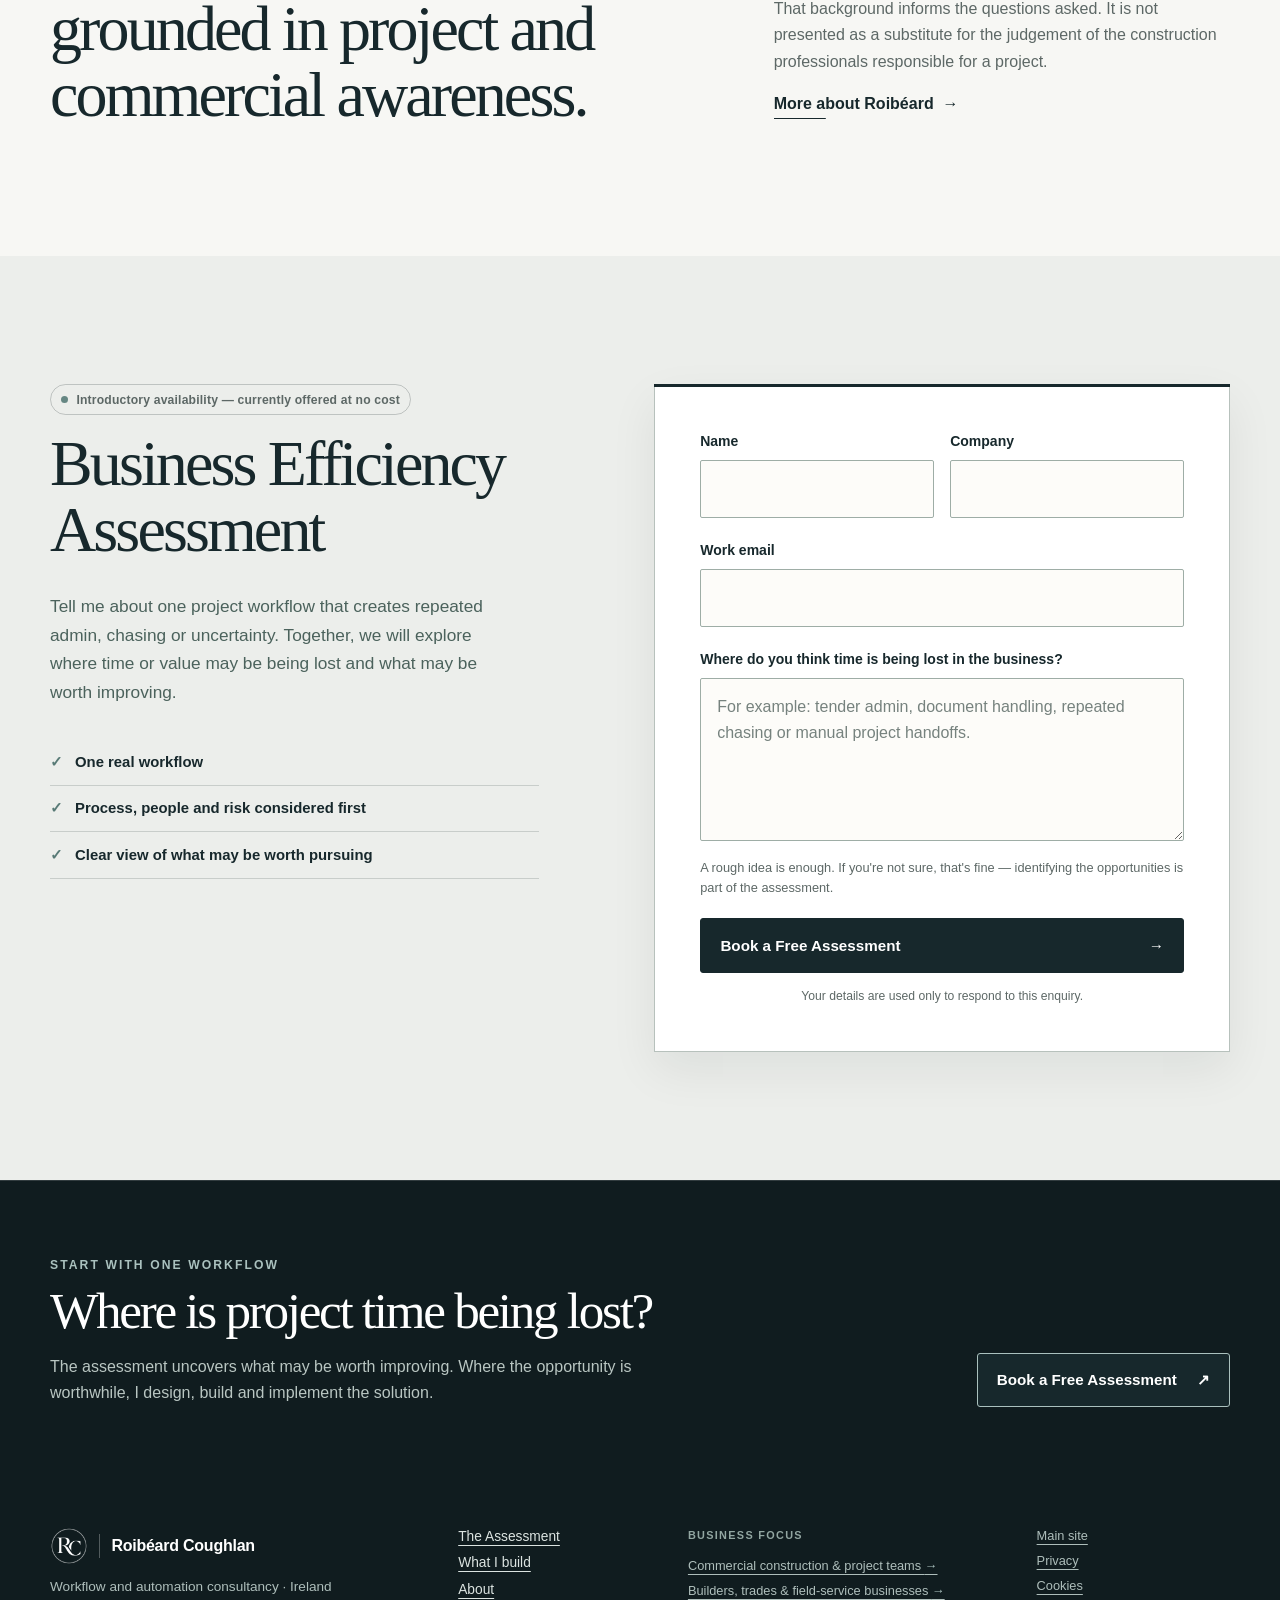
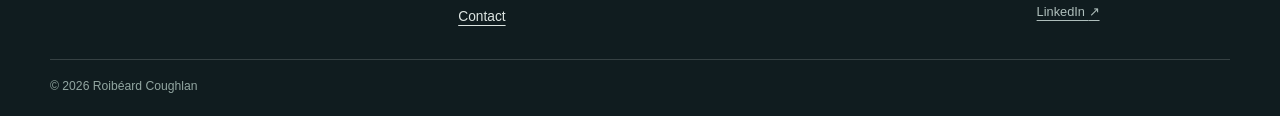
==== commit 5162d9b2: "Edit content & change color of buttons plus background. Add favicon that works on light & dark brows" ====
--- a/construction/index.html
+++ b/construction/index.html
@@ -3,17 +3,18 @@
 <head>
   <meta charset="utf-8">
   <meta name="viewport" content="width=device-width, initial-scale=1">
-  <title>Workflow &amp; Automation Audits for Construction | Roibéard Coughlan</title>
-  <meta name="description" content="Practical workflow and automation audits for construction and project-led businesses in Ireland. Improve document, commercial and project information workflows before automating them.">
+  <title>Business Efficiency Assessment for Construction | Roibéard Coughlan</title>
+  <meta name="description" content="A practical business efficiency assessment for construction and project teams in Ireland, followed by solutions designed, built and implemented around worthwhile opportunities.">
   <link rel="canonical" href="https://roibeardcoughlan.com/construction/">
   <meta property="og:site_name" content="Roibéard Coughlan">
-  <meta property="og:title" content="Workflow and automation audits for construction and project-led businesses">
-  <meta property="og:description" content="Find the friction in project information workflows, then choose the simplest sensible improvement.">
+  <meta property="og:title" content="Business efficiency assessment for construction and project teams">
+  <meta property="og:description" content="Find where project information workflows lose time or value, then design and build the right improvement.">
   <meta property="og:url" content="https://roibeardcoughlan.com/construction/">
   <meta property="og:type" content="website">
   <meta name="twitter:card" content="summary">
   <meta name="theme-color" content="#102a2c">
-  <link rel="icon" href="/assets/images/rc-monogram.png" type="image/png">
+  <link rel="icon" href="/assets/images/favicon.svg" type="image/svg+xml">
+  <link rel="icon" href="/assets/images/rc-monogram.png" type="image/png" sizes="32x32">
   <link rel="apple-touch-icon" href="/assets/images/rc-monogram.png">
   <link rel="stylesheet" href="/assets/css/styles.css">
 </head>
@@ -23,7 +24,7 @@
     <div class="shell nav-wrap">
       <a class="brand" href="/" aria-label="Roibéard Coughlan, home"><span class="brand-mark" aria-hidden="true"><img src="/assets/images/rc-monogram.png" alt="" width="38" height="38"></span><span class="brand-name">Roibéard Coughlan</span></a>
       <button class="nav-toggle" type="button" aria-expanded="false" aria-controls="primary-nav" data-nav-toggle><span class="sr-only">Open navigation</span><span></span><span></span></button>
-      <nav class="primary-nav" id="primary-nav" aria-label="Primary navigation" data-nav><a href="#friction">Where time gets lost</a><a href="#audit">The audit</a><a href="/">Main site</a><a class="button button-small" href="#book">Book a free audit</a></nav>
+      <nav class="primary-nav" id="primary-nav" aria-label="Primary navigation" data-nav><a href="#friction">Where time gets lost</a><a href="#audit">The Assessment</a><a href="/">Main site</a><a class="button button-small" href="#book">Book a Free Assessment</a></nav>
     </div>
   </header>
 
@@ -37,15 +38,15 @@
             <span class="hero-rotation-label" aria-hidden="true">Time disappears in</span>
             <span class="hero-rotation-window" aria-hidden="true"><span data-rotating-phrase data-phrases="quotation chasing.|project admin.|repeated follow-ups.|document handling.|manual handoffs.|work that's become “part of the job”.">quotation chasing.</span></span>
           </p>
-          <p class="hero-lead">Across a team, small inefficiencies can quietly add up to hundreds of hours over a year. The audit helps identify where that time is going and which improvements are actually worth making.</p>
+          <p class="hero-lead">Across a team, small inefficiencies can quietly add up over a year. The assessment helps uncover where time or value may be being lost and which improvements are worth pursuing.</p>
           <p class="technology-note">Documents, decisions and handoffs first — technology only where it earns its place.</p>
-          <div class="hero-actions"><a class="button" href="#book">Book a Free Workflow Audit <span aria-hidden="true">↗</span></a><a class="text-link" href="#friction">See where we can look <span aria-hidden="true">↓</span></a></div>
-          <p class="pilot-note"><span aria-hidden="true"></span> A limited number of introductory workflow audits are currently available at no cost.</p>
+          <div class="hero-actions"><a class="button" href="#book">Book a Free Assessment <span aria-hidden="true">↗</span></a><a class="text-link" href="#audit">See how the assessment works <span aria-hidden="true">↓</span></a></div>
+          <p class="availability-badge hero-availability"><span aria-hidden="true"></span> Introductory availability — currently offered at no cost</p>
         </div>
         <aside class="project-card" aria-label="Example project information flow">
           <div class="project-card-head"><p>Project information flow</p><span>Example</span></div>
           <div class="project-flow"><div><span>01</span><p>Incoming information</p><small>Email · drawings · quotations</small></div><div><span>02</span><p>Review &amp; decision</p><small>Compare · clarify · approve</small></div><div><span>03</span><p>Action &amp; record</p><small>Assign · follow up · retain</small></div></div>
-          <p class="project-card-note">The audit looks for delay, duplication and missing context at each handoff.</p>
+          <p class="project-card-note">The assessment looks for delay, duplication and missing context at each handoff.</p>
         </aside>
       </div>
     </section>
@@ -67,41 +68,41 @@
 
     <section class="section dark-section" id="audit">
       <div class="shell construction-audit-grid">
-        <div><p class="eyebrow">The audit</p><h2>Start with one workflow that causes real friction.</h2><p class="large-copy">We map how it works on a normal day—not how the procedure says it should work.</p></div>
+        <div><p class="eyebrow">The assessment</p><h2>Start with one workflow that causes real friction.</h2><p class="large-copy">Together, we look at how the work happens on a normal day, where time or value may be lost, and what a better way of working could look like.</p></div>
         <ol class="audit-detail-list">
-          <li><span>01</span><div><h3>Trace the work</h3><p>People, documents, decisions, systems and informal workarounds.</p></div></li>
-          <li><span>02</span><div><h3>Locate the loss</h3><p>Waiting, re-entry, poor visibility, inconsistent records or avoidable review.</p></div></li>
-          <li><span>03</span><div><h3>Check the foundations</h3><p>Ownership, data quality, permissions, risk and the exceptions that matter.</p></div></li>
-          <li><span>04</span><div><h3>Recommend proportionately</h3><p>A process fix, a simple connection, a small test or—where justified—a custom system.</p></div></li>
+          <li><span>01</span><div><h3>Understand what is happening</h3><p>People, documents, decisions, systems and informal workarounds.</p></div></li>
+          <li><span>02</span><div><h3>Find the strongest opportunities</h3><p>Waiting, re-entry, poor visibility, inconsistent records or avoidable review.</p></div></li>
+          <li><span>03</span><div><h3>Explore what better could look like</h3><p>Shape a clearer direction around what is worth pursuing.</p></div></li>
         </ol>
       </div>
+      <div class="shell implementation-statement"><p><strong>The assessment helps identify where the strongest opportunities may be, how significant they appear, and which ones are worth pursuing.</strong> Where an opportunity is worth pursuing, I design, build and implement the solution — whether that means improving the process, connecting existing systems, building an automation or applying AI where it adds real value.</p></div>
     </section>
 
-    <section class="section about-compact"><div class="shell about-compact-grid"><div><p class="eyebrow">Relevant context</p><h2>Technology thinking, grounded in project and commercial awareness.</h2></div><div><p>Roibéard Coughlan has training in software development and UX, alongside a BSc in Building and Quantity Surveying and earlier experience in claims, auditing and operational environments.</p><p>That background informs the questions asked. It is not presented as a substitute for the judgement of the construction professionals responsible for a project.</p><a class="text-link" href="/#about">More about Roibéard <span aria-hidden="true">→</span></a></div></div></section>
+    <section class="section about-compact"><div class="shell about-compact-grid"><div><p class="eyebrow">Relevant context</p><h2>Technology thinking, grounded in project and commercial awareness.</h2></div><div><p>Roibéard Coughlan has training in software development and UX, alongside a BSc in Building and Quantity Surveying and earlier experience in claims and operational environments.</p><p>That background informs the questions asked. It is not presented as a substitute for the judgement of the construction professionals responsible for a project.</p><a class="text-link" href="/#about">More about Roibéard <span aria-hidden="true">→</span></a></div></div></section>
 
     <section class="section booking-section" id="book">
       <div class="shell booking-grid">
-        <div class="booking-copy"><p class="eyebrow">Limited introductory availability</p><h2>Book a Free Workflow Audit</h2><p>Tell me about one project workflow that creates repeated admin, chasing or uncertainty. The introductory audit is a focused, no-cost conversation with no obligation to proceed.</p><ul class="check-list"><li>One real workflow</li><li>Process and risk considered first</li><li>Clear recommendation in plain English</li></ul></div>
+        <div class="booking-copy"><p class="availability-badge"><span aria-hidden="true"></span> Introductory availability — currently offered at no cost</p><h2>Business Efficiency Assessment</h2><p>Tell me about one project workflow that creates repeated admin, chasing or uncertainty. Together, we will explore where time or value may be being lost and what may be worth improving.</p><ul class="check-list"><li>One real workflow</li><li>Process, people and risk considered first</li><li>Clear view of what may be worth pursuing</li></ul></div>
         <form class="audit-form" action="https://formsubmit.co/contact@roibeardcoughlan.com" method="POST">
-          <input type="hidden" name="_subject" value="New construction Workflow Audit request"><input type="hidden" name="_captcha" value="false"><input type="hidden" name="sector" value="Construction / project-led">
-          <div class="field-row"><div class="field"><label for="name">Your name</label><input id="name" name="name" type="text" autocomplete="name" required></div><div class="field"><label for="company">Company</label><input id="company" name="company" type="text" autocomplete="organization" required></div></div>
+          <input type="hidden" name="_subject" value="New construction Business Efficiency Assessment request"><input type="hidden" name="_captcha" value="false"><input type="hidden" name="sector" value="Construction / project-led">
+          <div class="field-row"><div class="field"><label for="name">Name</label><input id="name" name="name" type="text" autocomplete="name" required></div><div class="field"><label for="company">Company</label><input id="company" name="company" type="text" autocomplete="organization" required></div></div>
           <div class="field"><label for="email">Work email</label><input id="email" name="email" type="email" autocomplete="email" required></div>
-          <div class="field"><label for="workflow">Which workflow would you like to improve?</label><textarea id="workflow" name="workflow" rows="5" placeholder="A short outline is plenty." required></textarea></div>
-          <button class="button form-submit" type="submit">Request my free audit <span aria-hidden="true">→</span></button><p class="form-note">Your details are used only to respond to this enquiry.</p>
+          <div class="field"><label for="workflow">Where do you think time is being lost in the business?</label><textarea id="workflow" name="workflow" rows="5" placeholder="For example: tender admin, document handling, repeated chasing or manual project handoffs." aria-describedby="workflow-help" required></textarea><p class="field-help" id="workflow-help">A rough idea is enough. If you're not sure, that's fine — identifying the opportunities is part of the assessment.</p></div>
+          <button class="button form-submit" type="submit">Book a Free Assessment <span aria-hidden="true">→</span></button><p class="form-note">Your details are used only to respond to this enquiry.</p>
         </form>
       </div>
     </section>
   </main>
 
   <section class="closing-cta" aria-labelledby="construction-closing-title">
-    <div class="shell closing-cta-grid"><div><p class="eyebrow">Start with one workflow</p><h2 id="construction-closing-title">Where is project time being lost?</h2><p>A focused audit can trace the chasing, re-entry and handoffs, then prioritise the improvements that are worth making.</p></div><a class="button" href="#book">Book a Free Workflow Audit <span aria-hidden="true">↗</span></a></div>
+    <div class="shell closing-cta-grid"><div><p class="eyebrow">Start with one workflow</p><h2 id="construction-closing-title">Where is project time being lost?</h2><p>The assessment uncovers what may be worth improving. Where the opportunity is worthwhile, I design, build and implement the solution.</p></div><a class="button" href="#book">Book a Free Assessment <span aria-hidden="true">↗</span></a></div>
   </section>
 
   <footer class="site-footer">
     <div class="shell footer-main">
       <div class="footer-identity"><a class="brand footer-brand" href="/"><span class="brand-mark" aria-hidden="true"><img src="/assets/images/rc-monogram.png" alt="" width="38" height="38"></span><span class="brand-name">Roibéard Coughlan</span></a><p>Workflow and automation consultancy · Ireland</p></div>
-      <nav class="footer-group footer-primary" aria-label="Main footer navigation"><a href="/#approach">Approach</a><a href="#audit">The Audit</a><a href="/#about">About</a><a href="mailto:contact@roibeardcoughlan.com">Contact</a></nav>
-      <nav class="footer-group footer-audiences" aria-label="For specific businesses"><p class="footer-label">For specific businesses</p><a href="/construction/" aria-current="page">Construction &amp; project-led <span aria-hidden="true">→</span></a><a href="/trades/">Builders, trades &amp; field service <span aria-hidden="true">→</span></a></nav>
+      <nav class="footer-group footer-primary" aria-label="Main footer navigation"><a href="#audit">The Assessment</a><a href="/#opportunities">What I build</a><a href="/#about">About</a><a href="mailto:contact@roibeardcoughlan.com">Contact</a></nav>
+      <nav class="footer-group footer-audiences" aria-label="Business Focus"><p class="footer-label">Business Focus</p><a href="/construction/" aria-current="page">Commercial construction &amp; project teams <span aria-hidden="true">→</span></a><a href="/trades/">Builders, trades &amp; field-service businesses <span aria-hidden="true">→</span></a></nav>
       <nav class="footer-group footer-utility" aria-label="Utility links"><a href="/">Main site</a><a href="/privacy/">Privacy</a><a href="/cookies/">Cookies</a><a href="https://www.linkedin.com/in/roib%C3%A9ard-r-coughlan-06a202189/" target="_blank" rel="noopener noreferrer">LinkedIn <span aria-hidden="true">↗</span></a></nav>
     </div>
     <div class="shell footer-base"><p>© <span data-year>2026</span> Roibéard Coughlan</p></div>
--- a/assets/css/styles.css
+++ b/assets/css/styles.css
@@ -1,9 +1,9 @@
 :root {
   --ink: #17282c;
   --ink-deep: #101c1f;
-  --paper: #f4f1eb;
-  --white: #fcfaf6;
-  --mist: #e7e5df;
+  --paper: #f7f7f4;
+  --white: #ffffff;
+  --mist: #eceeeb;
   --line: #c8cdca;
   --accent: #739693;
   --accent-light: #aac1be;
@@ -30,7 +30,7 @@
 .skip-link { position: fixed; top: .75rem; left: .75rem; z-index: 2000; padding: .7rem 1rem; background: var(--white); color: var(--ink); transform: translateY(-150%); }
 .skip-link:focus { transform: translateY(0); }
 
-.site-header { position: sticky; top: 0; z-index: 1000; background: rgba(244, 241, 235, .94); border-bottom: 1px solid transparent; backdrop-filter: blur(12px); }
+.site-header { position: sticky; top: 0; z-index: 1000; background: rgba(247, 247, 244, .94); border-bottom: 1px solid transparent; backdrop-filter: blur(12px); }
 .site-header.is-scrolled { border-color: var(--line); }
 .nav-wrap { min-height: 78px; display: flex; align-items: center; justify-content: space-between; gap: 2rem; }
 .brand { display: inline-flex; align-items: center; gap: .7rem; text-decoration: none; font-weight: 700; letter-spacing: -.015em; }
@@ -43,12 +43,19 @@
 .primary-nav > a:not(.button)::after { content: ""; position: absolute; left: 0; right: 100%; bottom: -.3rem; height: 1px; background: currentColor; transition: right 180ms ease; }
 .primary-nav > a:not(.button):hover::after { right: 0; }
 .nav-toggle { display: none; }
-.button { display: inline-flex; align-items: center; justify-content: space-between; gap: 1.25rem; min-height: 54px; padding: .85rem 1.2rem; border: 1px solid var(--ink); border-radius: var(--radius); background: var(--ink); color: var(--white); text-decoration: none; font-weight: 700; font-size: .95rem; cursor: pointer; transition: background 180ms ease, color 180ms ease, transform 180ms ease; }
-.button:hover { background: #1a3b3d; transform: translateY(-1px); }
+.button { display: inline-flex; align-items: center; justify-content: space-between; gap: 1.25rem; min-height: 54px; padding: .85rem 1.2rem; border: 1px solid var(--ink); border-radius: var(--radius); background: var(--ink); color: var(--white); text-decoration: none; font-weight: 700; font-size: .95rem; cursor: pointer; transition: background 200ms ease, border-color 200ms ease, color 200ms ease, transform 200ms cubic-bezier(.22, 1, .36, 1), box-shadow 200ms ease; }
+.button span { transition: transform 200ms cubic-bezier(.22, 1, .36, 1); }
+.button:hover, .button:focus-visible { border-color: #496e6a; background: var(--paper); color: var(--ink); transform: translateY(-1px); box-shadow: 0 4px 10px rgba(16, 28, 31, .12); }
+.button:hover span, .button:focus-visible span { transform: translateX(4px); }
+.button:focus-visible { outline: 2px solid var(--accent); outline-offset: 3px; }
 .button-small { min-height: 42px; padding: .55rem .9rem; font-size: .88rem; }
 .button-outline { background: transparent; color: var(--ink); }
 .button-outline:hover { background: var(--ink); color: var(--white); }
-.text-link { display: inline-flex; align-items: center; gap: .55rem; color: var(--ink); text-underline-offset: .28em; font-weight: 700; }
+.text-link { position: relative; display: inline-flex; align-items: center; gap: .55rem; color: var(--ink); text-decoration: none; font-weight: 700; }
+.text-link::after { content: ""; position: absolute; left: 0; right: 0; bottom: -.12rem; height: 1px; background: currentColor; transform: scaleX(.28); transform-origin: left; transition: transform 220ms cubic-bezier(.22, 1, .36, 1); }
+.text-link span { transition: transform 180ms ease; }
+.text-link:hover::after, .text-link:focus-visible::after { transform: scaleX(1); }
+.text-link:hover span, .text-link:focus-visible span { transform: translateX(4px); }
 .text-link.light { color: var(--accent-light); }
 
 .hero { min-height: calc(100svh - 78px); display: grid; align-content: start; padding: clamp(3rem, 6.5svh, 4.5rem) 0; overflow: hidden; }
@@ -64,9 +71,11 @@
 .hero-rotation-window [data-rotating-phrase].is-changing { opacity: 0; transform: translateY(-.25em); }
 .technology-note { margin: 0 0 1.2rem; padding-left: .8rem; border-left: 2px solid var(--accent); color: var(--muted); font-size: .86rem; font-weight: 650; }
 .hero-actions { display: flex; align-items: center; gap: 1.5rem; flex-wrap: wrap; }
-.pilot-note { margin: .9rem 0 0; color: var(--muted); font-size: .84rem; }
-.pilot-note span { display: inline-block; width: 8px; height: 8px; margin-right: .45rem; border-radius: 50%; background: #668783; box-shadow: 0 0 0 4px rgba(102, 135, 131, .13); }
-.audit-card, .project-card { position: relative; padding: clamp(2rem, 4vw, 3.4rem); background: var(--ink); color: var(--white); border-radius: var(--radius); box-shadow: 22px 22px 0 var(--mist); }
+.availability-badge { display: inline-flex; align-items: center; gap: .5rem; width: fit-content; margin: 0 0 1rem; padding: .4rem .65rem; border: 1px solid rgba(93, 104, 102, .32); border-radius: 999px; color: var(--muted); font-size: .76rem; font-weight: 750; letter-spacing: .015em; line-height: 1.35; }
+.availability-badge span { flex: 0 0 auto; width: 7px; height: 7px; border-radius: 50%; background: #668783; }
+.hero-availability { margin-top: .95rem; margin-bottom: 0; }
+.audit-card, .project-card { position: relative; padding: clamp(2rem, 4vw, 3.4rem); border: 1px solid transparent; background: var(--ink); color: var(--white); border-radius: var(--radius); box-shadow: 22px 22px 0 var(--mist); transition: transform 220ms cubic-bezier(.22, 1, .36, 1), border-color 220ms ease, box-shadow 220ms ease; }
+.audit-card:hover, .project-card:hover { transform: translateY(-2px); border-color: rgba(170, 193, 190, .72); box-shadow: 24px 24px 0 var(--mist); }
 .hero .audit-card { padding: clamp(1.75rem, 2.5vw, 2.35rem); box-shadow: 18px 18px 0 var(--mist); }
 .audit-card::before { content: ""; position: absolute; top: 0; left: 0; width: 90px; height: 5px; background: var(--accent); }
 .card-kicker { color: var(--accent-light); font-size: .77rem; font-weight: 800; letter-spacing: .17em; text-transform: uppercase; }
@@ -78,13 +87,13 @@
 .audit-flow small { color: #b9c6c2; font-size: .8rem; line-height: 1.35; }
 .audit-card blockquote { margin: 0; font-family: var(--serif); font-size: clamp(1.2rem, 1.8vw, 1.55rem); line-height: 1.2; }
 
-.trust-strip { border-block: 1px solid var(--line); }
+.trust-strip { border-block: 1px solid rgba(255,255,255,.14); background: var(--ink-deep); color: var(--white); }
 .trust-grid { display: grid; grid-template-columns: repeat(4, 1fr); }
 .trust-grid.three { grid-template-columns: repeat(3, 1fr); }
-.trust-grid p { margin: 0; padding: 1.2rem 1rem; border-right: 1px solid var(--line); color: #324946; font-size: .82rem; font-weight: 700; }
+.trust-grid p { margin: 0; padding: 1.2rem 1rem; border-right: 1px solid rgba(255,255,255,.16); color: #dce4e1; font-size: .82rem; font-weight: 700; }
 .trust-grid p:first-child { padding-left: 0; }
 .trust-grid p:last-child { border-right: 0; }
-.trust-grid span { margin-right: .55rem; color: #779086; font-family: var(--serif); }
+.trust-grid span { margin-right: .55rem; color: var(--accent-light); font-family: var(--serif); }
 
 .section { padding: clamp(5rem, 10vw, 9rem) 0; }
 .split-heading { display: grid; grid-template-columns: 1.05fr .75fr; gap: 8vw; align-items: end; margin-bottom: clamp(3rem, 6vw, 5.5rem); }
@@ -101,7 +110,8 @@
 .dark-section { background: var(--ink); color: var(--white); }
 .on-dark .eyebrow, .dark-section .eyebrow { color: var(--accent-light); }
 .on-dark .section-intro { color: #bac6c2; }
-.process-grid { display: grid; grid-template-columns: repeat(3, 1fr); margin: 0; padding: 0; border-top: 1px solid rgba(255,255,255,.2); list-style: none; }
+.process-grid { position: relative; display: grid; grid-template-columns: repeat(3, 1fr); margin: 0; padding: 0; list-style: none; }
+.process-grid::before { content: ""; position: absolute; inset: 0 0 auto; height: 1px; background: rgba(255,255,255,.34); transform-origin: left; }
 .process-grid li { position: relative; padding: 2.3rem 2rem 1rem 0; }
 .process-grid li + li { padding-left: 2rem; border-left: 1px solid rgba(255,255,255,.2); }
 .process-grid span { display: block; margin-bottom: 4.5rem; color: var(--accent-light); font-family: var(--serif); font-size: 1.2rem; }
@@ -110,10 +120,33 @@
 .principle-callout { display: flex; justify-content: space-between; align-items: center; gap: 3rem; margin-top: 4rem; padding: 1.6rem 0; border-block: 1px solid rgba(255,255,255,.2); }
 .principle-callout p { max-width: 750px; margin: 0; color: #dce3df; }
 .principle-callout strong { color: var(--white); }
+.assessment-outcome { display: grid; grid-template-columns: minmax(0, .86fr) minmax(440px, 1.14fr); gap: clamp(2.5rem, 7vw, 6rem); margin-top: 4rem; padding-top: 3rem; border-top: 1px solid rgba(255,255,255,.2); align-items: start; }
+.assessment-outcome-copy > p:not(.card-kicker):not(.large-copy) { color: #b9c6c2; }
+.assessment-outcome-copy strong { color: var(--white); }
+.opportunity-map { position: relative; padding-left: 1.8rem; }
+.map-grid { display: grid; grid-template-columns: 1fr 1fr; border-top: 1px solid rgba(255,255,255,.25); border-left: 1px solid rgba(255,255,255,.25); }
+.map-cell { position: relative; min-height: 165px; padding: 1.15rem; border-right: 1px solid rgba(255,255,255,.25); border-bottom: 1px solid rgba(255,255,255,.25); transition: transform 220ms cubic-bezier(.22, 1, .36, 1), background 220ms ease, border-color 220ms ease; }
+.map-cell::after { content: ""; position: absolute; top: 1.2rem; right: 1.2rem; width: 7px; height: 7px; border-radius: 50%; background: var(--accent-light); opacity: .55; transition: transform 220ms ease, opacity 220ms ease; }
+.map-cell:hover { z-index: 1; transform: translateY(-2px); background: rgba(255,255,255,.09); border-color: var(--accent-light); }
+.map-cell:hover::after { transform: scale(1.55); opacity: 1; }
+.map-cell span { display: block; margin-bottom: 1.8rem; color: var(--accent-light); font-family: var(--serif); }
+.map-cell h3 { max-width: 190px; margin-bottom: .45rem; font-family: var(--serif); font-size: 1.35rem; font-weight: 400; line-height: 1.15; }
+.map-cell p { margin: 0; color: #b9c6c2; font-size: .78rem; line-height: 1.45; }
+.map-quick { background: rgba(115, 150, 147, .16); }
+.map-strategic { background: rgba(255,255,255,.06); }
+.map-axis { margin: 0; color: var(--accent-light); font-size: .68rem; font-weight: 800; letter-spacing: .12em; text-transform: uppercase; }
+.map-axis-impact { position: absolute; left: 0; top: 0; writing-mode: vertical-rl; transform: rotate(180deg); }
+.map-axis-impact::before { content: "↑ "; }
+.map-axis-effort { padding-top: .7rem; text-align: right; }
+.map-axis-effort::after { content: "  →"; }
+.implementation-statement { margin-top: 3rem; padding: 1.5rem 0; border-block: 1px solid rgba(255,255,255,.2); }
+.implementation-statement p { max-width: 960px; margin: 0; color: #c8d2cf; }
+.implementation-statement strong { color: var(--white); }
 
 .service-grid { display: grid; grid-template-columns: repeat(3, 1fr); gap: 1rem; }
-.service-grid article { display: flex; flex-direction: column; min-height: 540px; padding: 2rem; background: var(--white); border: 1px solid var(--line); }
+.service-grid article { display: flex; flex-direction: column; min-height: 540px; padding: 2rem; background: var(--white); border: 1px solid var(--line); transition: transform 220ms cubic-bezier(.22, 1, .36, 1), border-color 220ms ease, box-shadow 220ms ease; }
 .service-grid article:nth-child(2) { background: var(--mist); }
+.service-grid article:hover { transform: translateY(-2px); border-color: #879c96; box-shadow: 0 12px 30px rgba(16, 28, 31, .09); }
 .service-number { margin-bottom: 5rem; color: #587a76; font-size: .78rem; font-weight: 800; letter-spacing: .11em; text-transform: uppercase; }
 .service-grid h3 { font-size: 2rem; }
 .service-grid ul { margin: auto 0 0; padding: 1.3rem 0 0; border-top: 1px solid var(--line); list-style: none; }
@@ -121,40 +154,50 @@
 .service-grid li::before { content: "+"; margin-right: .7rem; color: #587a76; }
 .examples-note { margin-top: 1.5rem; color: var(--muted); font-size: .82rem; }
 .examples-note strong { color: var(--ink); }
+.delivery-note { margin-top: 2rem; padding: 1.3rem 1.5rem; border-left: 3px solid var(--accent); background: var(--mist); color: #435451; }
+.delivery-note strong { color: var(--ink); }
 
 .about-section { border-top: 1px solid var(--line); }
 .about-grid { display: grid; grid-template-columns: .92fr 1fr; gap: clamp(3rem, 9vw, 8rem); align-items: start; }
 .about-heading { max-width: 580px; }
 .about-copy h2 { margin-bottom: 2rem; }
 .large-copy { font-family: var(--serif); font-size: clamp(1.35rem, 2.3vw, 1.75rem); line-height: 1.45; }
-.about-copy > p:not(.eyebrow):not(.large-copy) { color: var(--muted); }
-.about-copy .availability-note { margin-top: 1.8rem; padding: 1rem 0 1rem 1.2rem; border-left: 2px solid var(--accent); color: var(--ink); font-weight: 700; }
+.about-copy > p:not(.eyebrow):not(.large-copy):not(.about-principle) { color: var(--muted); }
+.about-copy .availability-note, .about-copy .about-principle { margin-top: 1.8rem; padding: 1rem 0 1rem 1.2rem; border-left: 2px solid var(--accent); color: var(--ink); font-weight: 700; }
 .about-links { display: flex; gap: 1.75rem; margin-top: 2rem; flex-wrap: wrap; }
 
 .booking-section { background: var(--mist); }
 .booking-grid { display: grid; grid-template-columns: .85fr 1fr; gap: clamp(3rem, 9vw, 8rem); align-items: start; }
 .booking-copy h2 { margin-bottom: 1.8rem; }
-.booking-copy > p:not(.eyebrow) { color: #4b625c; font-size: 1.08rem; }
+.booking-copy > p:not(.eyebrow):not(.availability-badge) { color: #4b625c; font-size: 1.08rem; }
 .check-list { margin: 2.1rem 0 0; padding: 0; list-style: none; }
 .check-list li { padding: .65rem 0; border-bottom: 1px solid var(--line); font-size: .93rem; font-weight: 700; }
 .check-list li::before { content: "✓"; margin-right: .75rem; color: #587a76; }
-.audit-form { padding: clamp(1.6rem, 4vw, 2.7rem); background: var(--white); border: 1px solid var(--line); }
+.audit-form { position: relative; padding: clamp(1.75rem, 4vw, 2.8rem); border: 1px solid #b7c1bc; background: var(--white); box-shadow: 0 18px 45px rgba(16, 28, 31, .07); }
+.audit-form::before { content: ""; position: absolute; inset: -1px -1px auto; height: 3px; background: var(--ink); }
 .field-row { display: grid; grid-template-columns: 1fr 1fr; gap: 1rem; }
-.field { margin-bottom: 1.2rem; }
-.field label { display: block; margin-bottom: .45rem; font-size: .82rem; font-weight: 800; }
-.field input, .field textarea { width: 100%; padding: .85rem .9rem; border: 1px solid #aebcb5; border-radius: 2px; background: #fff; color: var(--ink); }
-.field textarea { resize: vertical; }
-.field input:focus, .field textarea:focus { outline: 3px solid rgba(95, 129, 125, .22); border-color: #496e6a; }
+.field { margin-bottom: 1.35rem; }
+.field label { display: block; margin-bottom: .45rem; font-size: .875rem; font-weight: 800; }
+.field input, .field textarea { width: 100%; padding: .9rem 1rem; border: 1px solid #9eada6; border-radius: 2px; background: #fdfcf9; color: var(--ink); transition: background 180ms ease, border-color 180ms ease, box-shadow 180ms ease; }
+.field input { min-height: 50px; }
+.field textarea { min-height: 138px; resize: vertical; }
+.field input:hover, .field textarea:hover { border-color: #738a83; }
+.field input:focus, .field textarea:focus { outline: 2px solid rgba(73, 110, 106, .72); outline-offset: 1px; border-color: var(--ink); background: #fff; box-shadow: none; }
 .field textarea::placeholder { color: #76827e; }
+.field-help { margin: .55rem 0 0; color: var(--muted); font-size: .8rem; line-height: 1.5; }
 .form-submit { width: 100%; }
 .form-note { margin: .85rem 0 0; color: var(--muted); font-size: .76rem; text-align: center; }
 
-.closing-cta { padding: clamp(3.25rem, 6vw, 4.75rem) 0; border-top: 1px solid var(--line); background: var(--white); }
+.closing-cta { padding: clamp(3.25rem, 6vw, 4.75rem) 0; border-top: 1px solid rgba(255,255,255,.14); background: var(--ink-deep); color: var(--white); }
 .closing-cta-grid { display: grid; grid-template-columns: minmax(0, 1fr) auto; gap: clamp(2.5rem, 7vw, 6rem); align-items: end; }
 .closing-cta .eyebrow { margin-bottom: .7rem; }
 .closing-cta h2 { max-width: 760px; font-size: clamp(2.25rem, 4vw, 3.65rem); }
-.closing-cta p:not(.eyebrow) { max-width: 650px; margin: 1rem 0 0; color: var(--muted); }
+.closing-cta .eyebrow { color: var(--accent-light); }
+.closing-cta p:not(.eyebrow) { max-width: 650px; margin: 1rem 0 0; color: #b9c6c2; }
 .closing-cta .button { white-space: nowrap; }
+.closing-cta .button { border-color: var(--accent-light); background: var(--ink); color: var(--white); }
+.closing-cta .button:hover, .closing-cta .button:focus-visible { border-color: var(--accent-light); background: var(--paper); color: var(--ink-deep); box-shadow: 0 4px 10px rgba(16, 28, 31, .12); }
+.closing-cta .button:focus-visible { outline-color: var(--accent-light); }
 
 .site-footer { padding: 2.75rem 0 1.25rem; background: var(--ink-deep); color: var(--white); }
 .footer-main { display: grid; grid-template-columns: minmax(220px, 1.2fr) .6fr minmax(225px, 1fr) .65fr; gap: clamp(1.5rem, 4vw, 3.5rem); align-items: start; }
@@ -174,6 +217,7 @@
 .targeted-hero .hero-rotation { max-width: 760px; font-size: clamp(1.5rem, 1.9vw, 1.85rem); }
 .targeted-hero .hero-rotation-window { min-height: 2.3em; }
 .project-card { padding: 0; overflow: hidden; box-shadow: 22px 22px 0 var(--accent); }
+.project-card:hover { box-shadow: 24px 24px 0 var(--accent); }
 .project-card-head { display: flex; justify-content: space-between; gap: 1rem; padding: 1.25rem 1.5rem; border-bottom: 1px solid rgba(255,255,255,.17); }
 .project-card-head p { margin: 0; font-weight: 800; }
 .project-card-head span { color: var(--accent-light); font-size: .75rem; font-weight: 800; letter-spacing: .12em; text-transform: uppercase; }
@@ -185,14 +229,17 @@
 .project-card-note { margin: 0; padding: 1.1rem 1.5rem 1.4rem; color: #b9c6c2; font-size: .85rem; }
 .opportunity-grid { display: grid; grid-template-columns: repeat(3, 1fr); border-top: 1px solid var(--line); border-left: 1px solid var(--line); }
 .opportunity-grid article { min-height: 270px; padding: 1.8rem; border-right: 1px solid var(--line); border-bottom: 1px solid var(--line); }
+.opportunity-grid article { transition: background 200ms ease, transform 200ms cubic-bezier(.22, 1, .36, 1), box-shadow 200ms ease; }
+.opportunity-grid article:hover { z-index: 1; border-color: #879c96; background: var(--white); transform: translateY(-2px); box-shadow: 0 10px 25px rgba(16, 28, 31, .08); }
 .opportunity-grid article > span { display: block; margin-bottom: 3rem; color: #587a76; font-family: var(--serif); }
 .construction-audit-grid { display: grid; grid-template-columns: .85fr 1fr; gap: 9vw; }
 .construction-audit-grid h2 { margin-bottom: 2rem; }
 .dark-section .large-copy { color: #c1ceca; }
-.audit-detail-list { margin: 0; padding: 0; list-style: none; }
-.audit-detail-list li { display: grid; grid-template-columns: 52px 1fr; gap: 1rem; padding: 1.4rem 0; border-top: 1px solid rgba(255,255,255,.2); }
+.audit-detail-list { position: relative; margin: 0; padding: 0; list-style: none; }
+.audit-detail-list::before { content: ""; position: absolute; top: 0; bottom: 0; left: 25px; width: 1px; background: rgba(170,193,190,.56); transform-origin: top; }
+.audit-detail-list li { position: relative; display: grid; grid-template-columns: 52px 1fr; gap: 1rem; padding: 1.4rem 0; border-top: 1px solid rgba(255,255,255,.2); }
 .audit-detail-list li:last-child { border-bottom: 1px solid rgba(255,255,255,.2); }
-.audit-detail-list span { color: var(--accent-light); font-family: var(--serif); font-size: 1.2rem; }
+.audit-detail-list span { position: relative; z-index: 1; width: fit-content; color: var(--accent-light); background: var(--ink); box-shadow: 0 0 0 6px var(--ink); font-family: var(--serif); font-size: 1.2rem; }
 .audit-detail-list h3 { margin-bottom: .25rem; font-size: 1.05rem; }
 .audit-detail-list p { margin: 0; color: #b9c6c2; font-size: .92rem; }
 .about-compact-grid { display: grid; grid-template-columns: 1fr .75fr; gap: 9vw; }
@@ -219,14 +266,16 @@
   .primary-nav > a:not(.button) { padding: .9rem 0; border-bottom: 1px solid var(--line); font-size: 1rem; }
   .primary-nav .button { margin-top: 1rem; }
   .hero { min-height: auto; }
-  .hero-grid, .split-heading, .about-grid, .booking-grid, .construction-audit-grid, .about-compact-grid, .closing-cta-grid { grid-template-columns: 1fr; }
+  .hero-grid, .split-heading, .about-grid, .booking-grid, .construction-audit-grid, .about-compact-grid, .closing-cta-grid, .assessment-outcome { grid-template-columns: 1fr; }
   .hero-grid { gap: 4rem; }
   .audit-card, .project-card { max-width: 620px; }
   .trust-grid { grid-template-columns: 1fr 1fr; }
   .trust-grid p:nth-child(2) { border-right: 0; }
   .trust-grid p:nth-child(-n+2) { border-bottom: 1px solid var(--line); }
+  .trust-strip .trust-grid p:nth-child(-n+2) { border-bottom-color: rgba(255,255,255,.16); }
   .trust-grid.three { grid-template-columns: 1fr; }
   .trust-grid.three p { border-right: 0; border-bottom: 1px solid var(--line); padding-left: 0; }
+  .trust-strip .trust-grid.three p { border-bottom-color: rgba(255,255,255,.16); }
   .trust-grid.three p:last-child { border-bottom: 0; }
   .split-heading { gap: 2rem; align-items: start; }
   .problem-grid, .service-grid { grid-template-columns: 1fr; }
@@ -235,6 +284,7 @@
   .process-grid { grid-template-columns: repeat(3, 1fr); }
   .process-grid span { margin-bottom: 2.5rem; }
   .service-grid article { min-height: 440px; }
+  .opportunity-map { max-width: 680px; }
   .opportunity-grid { grid-template-columns: 1fr 1fr; }
   .closing-cta { padding-block: 3.75rem; }
   .closing-cta .button { justify-self: start; }
@@ -256,8 +306,11 @@
   .hero-actions .button { width: 100%; }
   .audit-card, .project-card { box-shadow: 10px 10px 0 var(--mist); }
   .project-card { box-shadow: 10px 10px 0 var(--accent); }
+  .audit-card:hover { box-shadow: 12px 12px 0 var(--mist); }
+  .project-card:hover { box-shadow: 12px 12px 0 var(--accent); }
   .trust-grid { grid-template-columns: 1fr; }
   .trust-grid p, .trust-grid p:first-child { padding-inline: 0; border-right: 0; border-bottom: 1px solid var(--line); }
+  .trust-strip .trust-grid p, .trust-strip .trust-grid p:first-child { border-bottom-color: rgba(255,255,255,.16); }
   .trust-grid p:last-child { border-bottom: 0; }
   .section { padding: 5.5rem 0; }
   .process-grid { grid-template-columns: 1fr; }
@@ -272,14 +325,30 @@
   .opportunity-grid { border-left: 0; }
   .opportunity-grid article { min-height: auto; padding-inline: 0; border-right: 0; }
   .opportunity-grid article > span { margin-bottom: 2rem; }
+  .assessment-outcome { gap: 2.5rem; margin-top: 3rem; padding-top: 2.5rem; }
+  .opportunity-map { padding-left: 1.35rem; }
+  .map-cell { min-height: 150px; padding: 1rem; }
+  .map-cell span { margin-bottom: 1.25rem; }
   .footer-main { gap: 1.6rem; }
   .footer-base { margin-top: 1.5rem; }
 }
+
+.motion-ready .reveal-item { opacity: 0; transform: translateY(16px); transition: opacity 620ms ease, transform 620ms cubic-bezier(.22, 1, .36, 1); transition-delay: var(--reveal-delay, 0ms); }
+.motion-ready .reveal-item.is-visible { opacity: 1; transform: translateY(0); }
+.motion-ready .reveal-item.is-visible:is(.service-grid article, .opportunity-grid article, .map-cell):hover { transform: translateY(-2px); }
+.motion-ready .reveal-item.is-visible:is(.audit-card, .project-card):hover { transform: translateY(-2px); }
+.motion-ready .process-grid::before { transform: scaleX(0); transition: transform 820ms cubic-bezier(.22, 1, .36, 1); }
+.motion-ready .process-grid.is-progress-visible::before { transform: scaleX(1); }
+.motion-ready .audit-detail-list::before { transform: scaleY(0); transition: transform 900ms cubic-bezier(.22, 1, .36, 1); }
+.motion-ready .audit-detail-list.is-progress-visible::before { transform: scaleY(1); }
 
 @media (prefers-reduced-motion: reduce) {
   html { scroll-behavior: auto; }
   *, *::before, *::after { scroll-behavior: auto !important; transition-duration: .01ms !important; }
   .hero-rotation-window [data-rotating-phrase] { transform: none !important; }
+  .reveal-item { opacity: 1 !important; transform: none !important; }
+  .button:hover, .button:focus-visible, .text-link:hover span, .text-link:focus-visible span, .audit-card:hover, .project-card:hover, .service-grid article:hover, .opportunity-grid article:hover, .map-cell:hover, .map-cell:hover::after { transform: none !important; }
+  .process-grid::before, .audit-detail-list::before { transform: none !important; }
 }
 @media print {
   .site-header, .site-footer, .closing-cta, .button, .chatbase-bubble-button { display: none !important; }
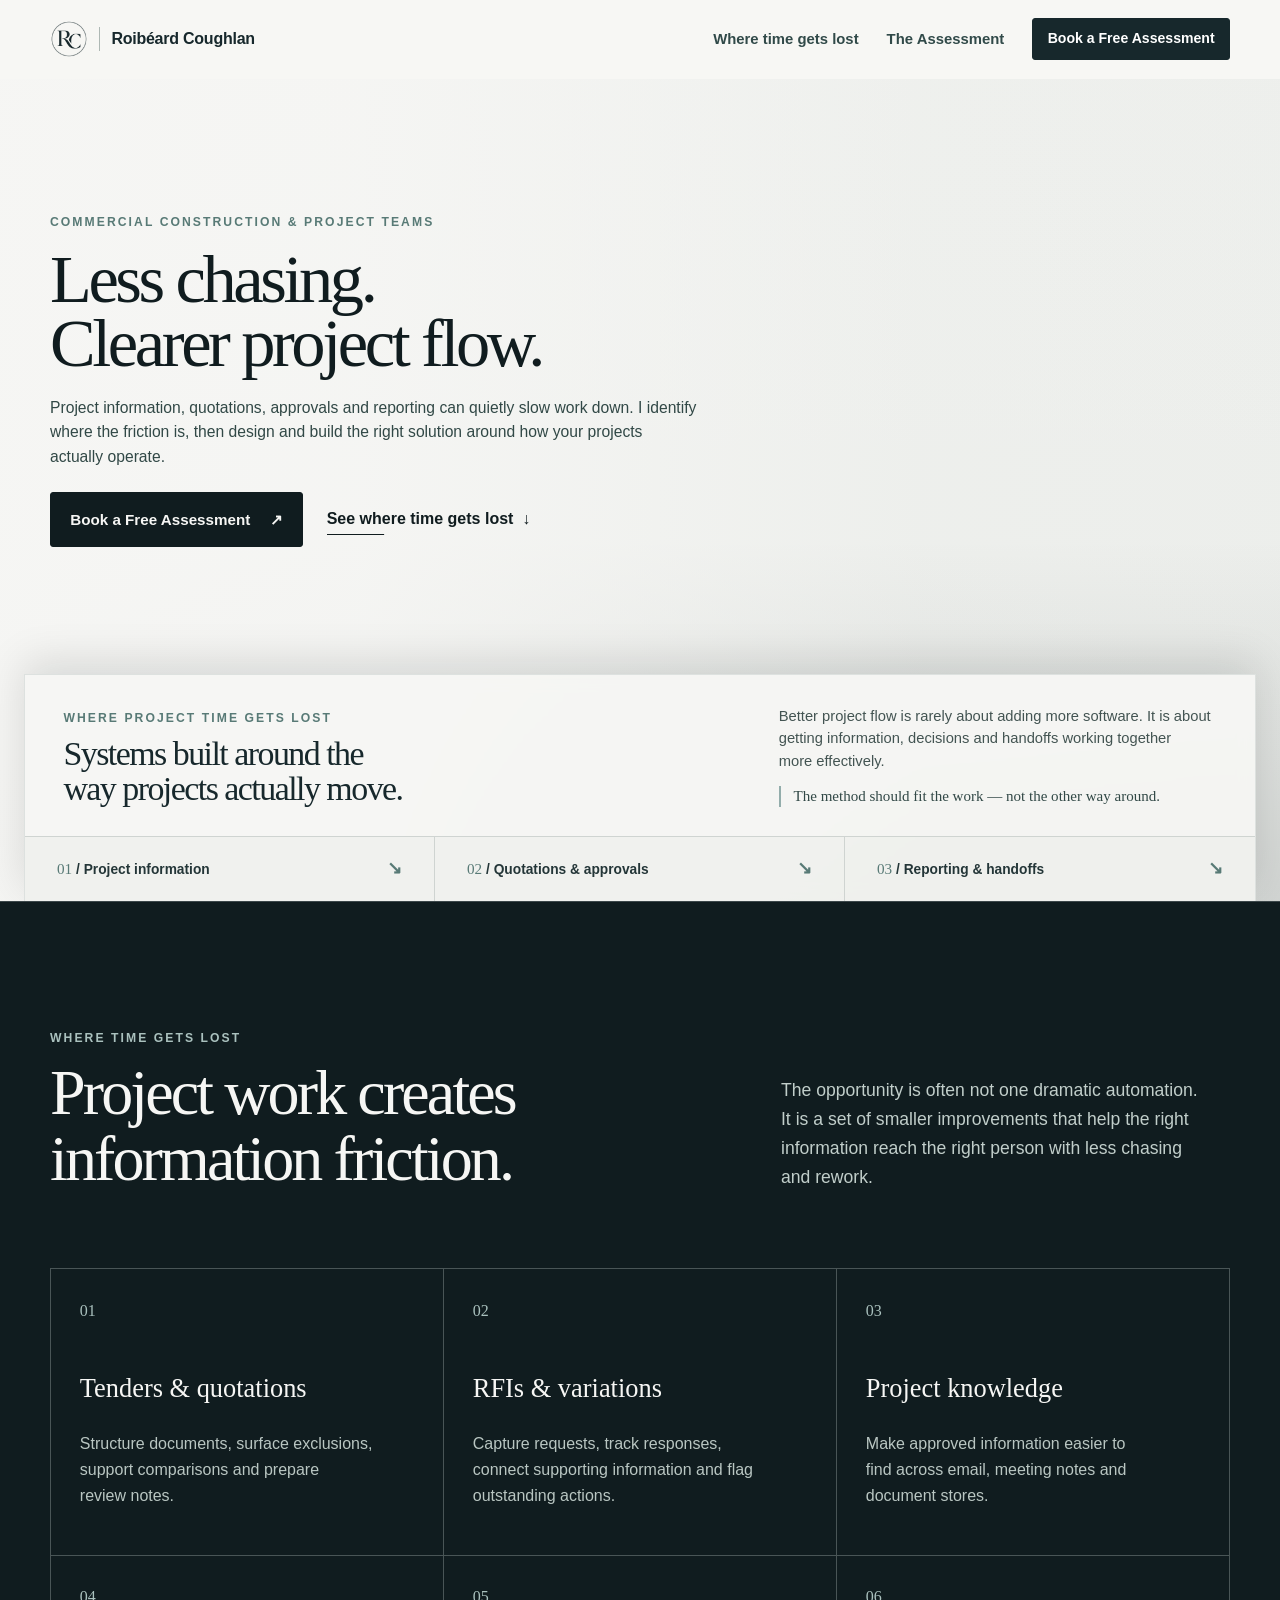
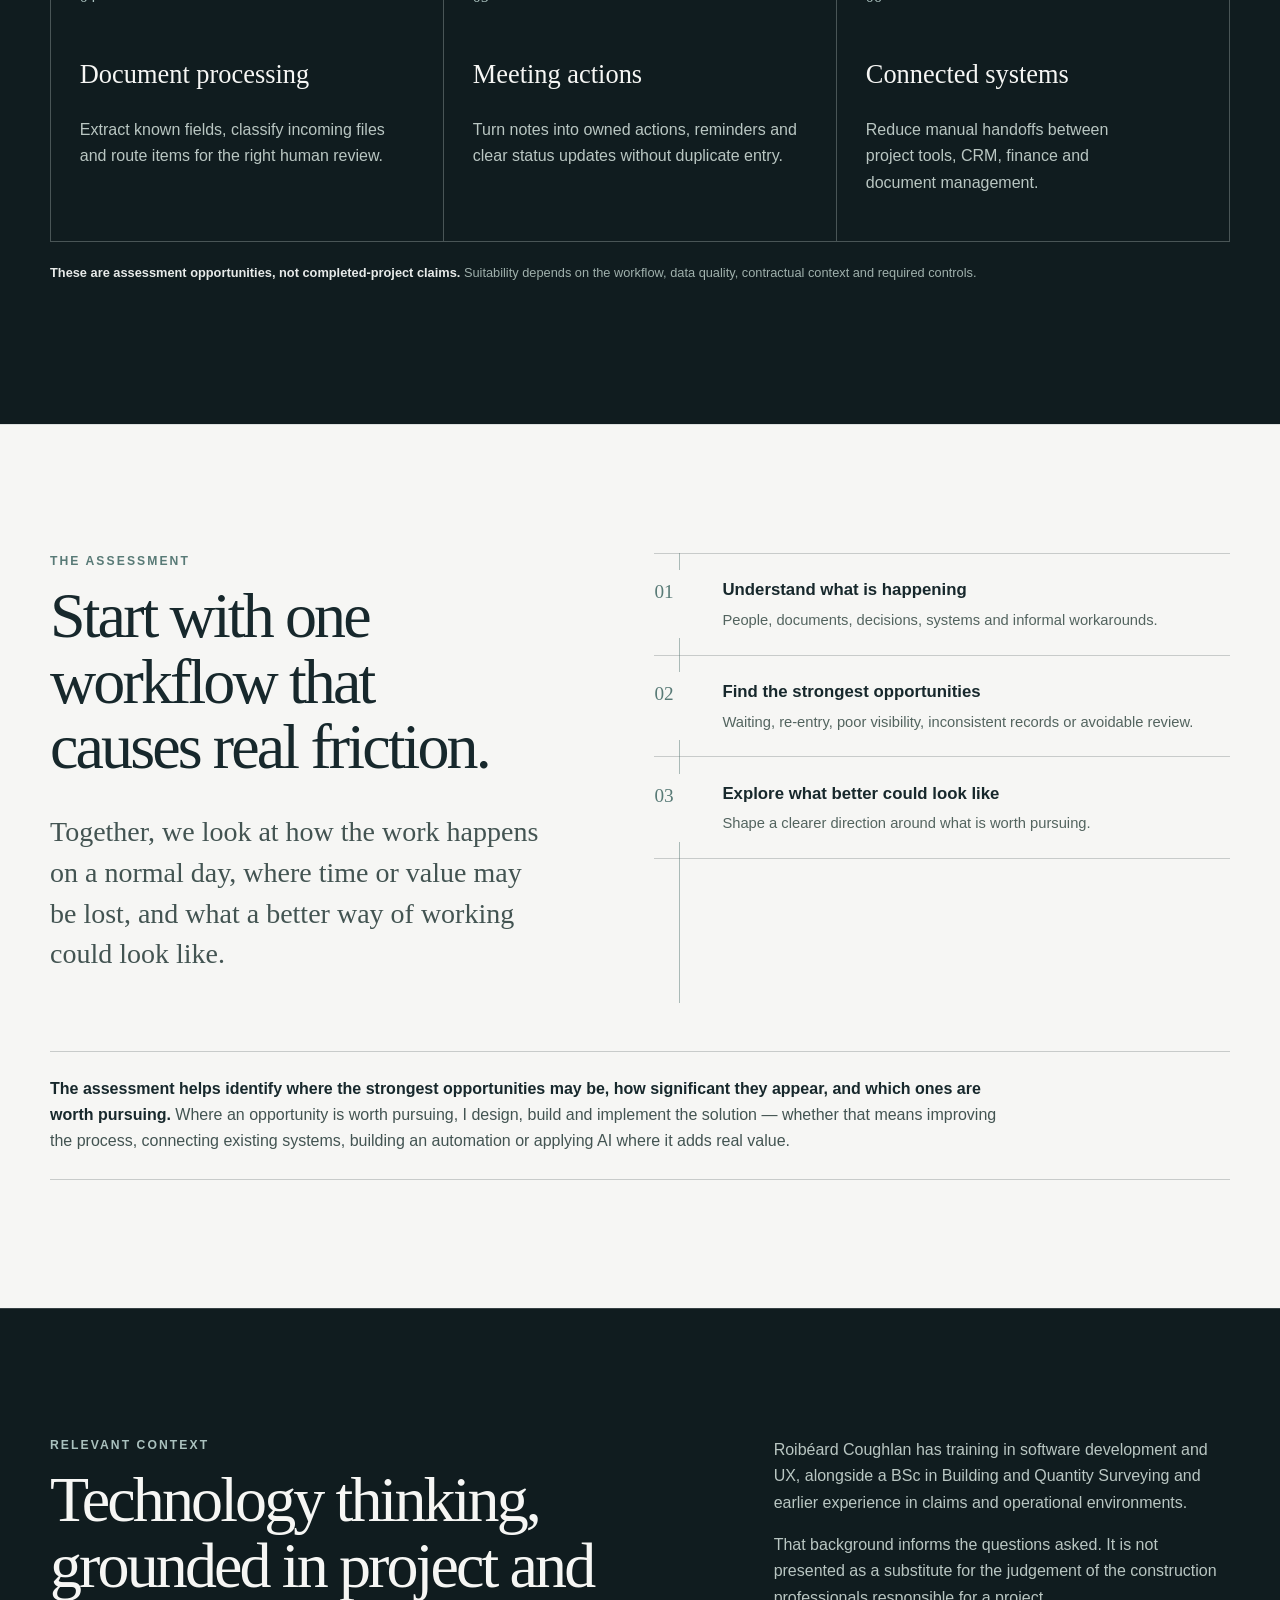
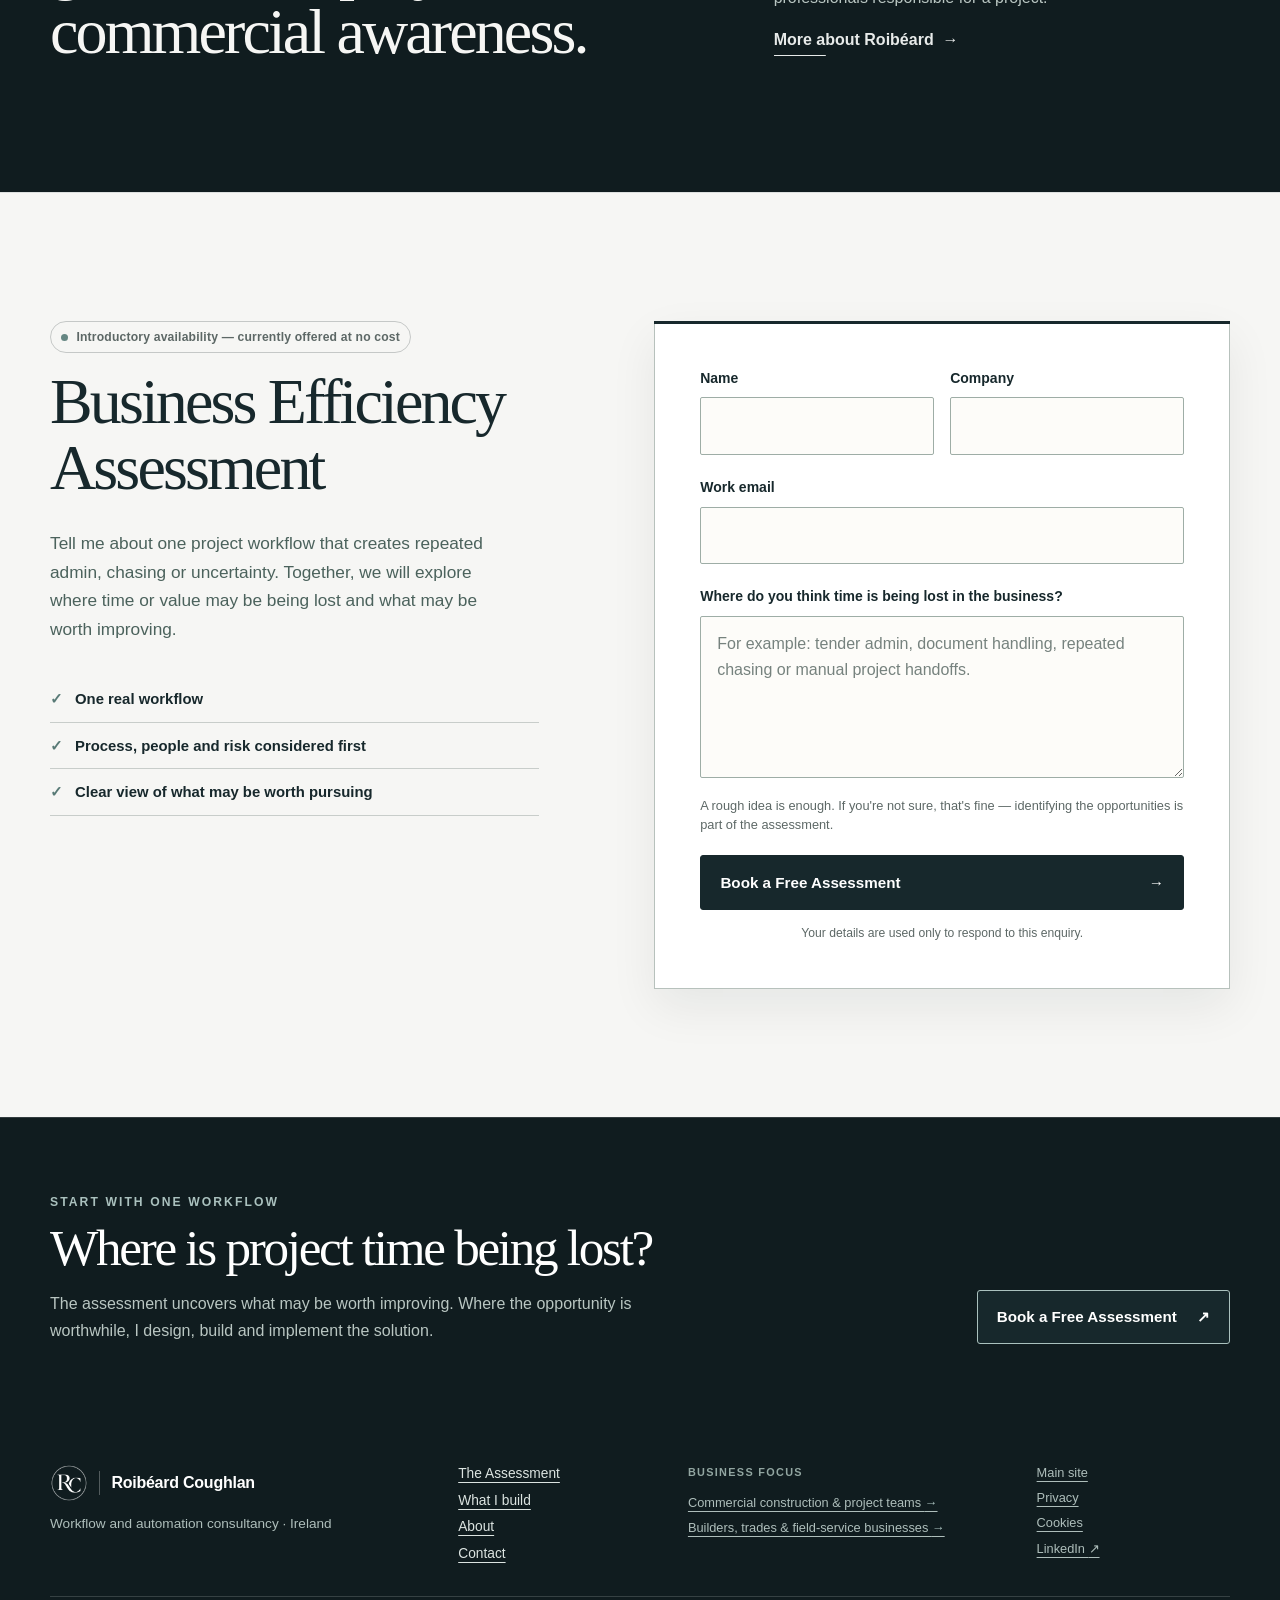
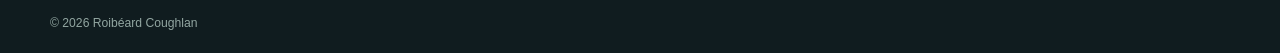
==== commit 4832d45d: "Update 'landing page' /construction/ hero page & make the sections sperated clearly with light & dar" ====
--- a/construction/index.html
+++ b/construction/index.html
@@ -18,40 +18,61 @@
   <link rel="apple-touch-icon" href="/assets/images/rc-monogram.png">
   <link rel="stylesheet" href="/assets/css/styles.css">
 </head>
-<body>
+<body class="construction-page">
   <a class="skip-link" href="#main">Skip to main content</a>
   <header class="site-header" data-header>
     <div class="shell nav-wrap">
       <a class="brand" href="/" aria-label="Roibéard Coughlan, home"><span class="brand-mark" aria-hidden="true"><img src="/assets/images/rc-monogram.png" alt="" width="38" height="38"></span><span class="brand-name">Roibéard Coughlan</span></a>
       <button class="nav-toggle" type="button" aria-expanded="false" aria-controls="primary-nav" data-nav-toggle><span class="sr-only">Open navigation</span><span></span><span></span></button>
-      <nav class="primary-nav" id="primary-nav" aria-label="Primary navigation" data-nav><a href="#friction">Where time gets lost</a><a href="#audit">The Assessment</a><a href="/">Main site</a><a class="button button-small" href="#book">Book a Free Assessment</a></nav>
+      <nav class="primary-nav" id="primary-nav" aria-label="Primary navigation" data-nav><a href="#friction">Where time gets lost</a><a href="#audit">The Assessment</a><a class="button button-small" href="#book">Book a Free Assessment</a></nav>
     </div>
   </header>
 
   <main id="main">
-    <section class="hero construction-hero targeted-hero">
-      <div class="shell hero-grid">
-        <div class="hero-copy">
-          <p class="eyebrow">For construction &amp; project-led businesses · Ireland</p>
-          <h1>Less chasing.<br><em>More time moving jobs forward.</em></h1>
-          <p class="hero-rotation" aria-label="Time disappears in quotation chasing, project admin, repeated follow-ups, document handling, manual handoffs, and work that's become part of the job.">
-            <span class="hero-rotation-label" aria-hidden="true">Time disappears in</span>
-            <span class="hero-rotation-window" aria-hidden="true"><span data-rotating-phrase data-phrases="quotation chasing.|project admin.|repeated follow-ups.|document handling.|manual handoffs.|work that's become “part of the job”.">quotation chasing.</span></span>
-          </p>
-          <p class="hero-lead">Across a team, small inefficiencies can quietly add up over a year. The assessment helps uncover where time or value may be being lost and which improvements are worth pursuing.</p>
-          <p class="technology-note">Documents, decisions and handoffs first — technology only where it earns its place.</p>
-          <div class="hero-actions"><a class="button" href="#book">Book a Free Assessment <span aria-hidden="true">↗</span></a><a class="text-link" href="#audit">See how the assessment works <span aria-hidden="true">↓</span></a></div>
-          <p class="availability-badge hero-availability"><span aria-hidden="true"></span> Introductory availability — currently offered at no cost</p>
+    <section class="construction-hero" aria-labelledby="construction-hero-title">
+      <div class="construction-hero-media" aria-hidden="true">
+        <div class="construction-hero-media-stage">
+          <video data-construction-hero-video muted playsinline preload="auto" crossorigin="anonymous">
+            <source src="https://d8j0ntlcm91z4.cloudfront.net/user_38xzZboKViGWJOttwIXH07lWA1P/hf_20260715_090628_7052d8a6-a094-4341-a4a2-ad58493a67a9.mp4" type="video/mp4">
+          </video>
+          <canvas data-construction-hero-canvas></canvas>
         </div>
-        <aside class="project-card" aria-label="Example project information flow">
-          <div class="project-card-head"><p>Project information flow</p><span>Example</span></div>
-          <div class="project-flow"><div><span>01</span><p>Incoming information</p><small>Email · drawings · quotations</small></div><div><span>02</span><p>Review &amp; decision</p><small>Compare · clarify · approve</small></div><div><span>03</span><p>Action &amp; record</p><small>Assign · follow up · retain</small></div></div>
-          <p class="project-card-note">The assessment looks for delay, duplication and missing context at each handoff.</p>
-        </aside>
+        <span class="construction-hero-overlay"></span>
+      </div>
+
+      <div class="construction-hero-main">
+        <div class="shell construction-hero-copy">
+          <p class="eyebrow construction-hero-eyebrow">Commercial construction &amp; project teams</p>
+          <h1 id="construction-hero-title" class="construction-hero-title">
+            <span class="construction-title-line" style="--line-index: 0">Less chasing.</span>
+            <span class="construction-title-line" style="--line-index: 1">Clearer project flow.</span>
+          </h1>
+          <p class="construction-hero-lead">Project information, quotations, approvals and reporting can quietly slow work down. I identify where the friction is, then design and build the right solution around how your projects actually operate.</p>
+          <div class="construction-hero-actions">
+            <a class="button" href="#book">Book a Free Assessment <span aria-hidden="true">↗</span></a>
+            <a class="text-link" href="#friction">See where time gets lost <span aria-hidden="true">↓</span></a>
+          </div>
+        </div>
+      </div>
+
+      <div class="shell construction-hero-panel">
+        <div class="construction-panel-intro">
+          <div>
+            <p class="eyebrow">Where project time gets lost</p>
+            <h2>Systems built around the way projects actually move.</h2>
+          </div>
+          <div class="construction-panel-copy">
+            <p>Better project flow is rarely about adding more software. It is about getting information, decisions and handoffs working together more effectively.</p>
+            <p class="construction-panel-principle">The method should fit the work — not the other way around.</p>
+          </div>
+        </div>
+        <nav class="construction-panel-links" aria-label="Project workflow opportunities">
+          <a href="#friction"><span><b>01</b> / Project information</span><span aria-hidden="true">↘</span></a>
+          <a href="#friction"><span><b>02</b> / Quotations &amp; approvals</span><span aria-hidden="true">↘</span></a>
+          <a href="#friction"><span><b>03</b> / Reporting &amp; handoffs</span><span aria-hidden="true">↘</span></a>
+        </nav>
       </div>
     </section>
-
-    <section class="trust-strip"><div class="shell trust-grid three"><p><span>01</span>Process before platforms</p><p><span>02</span>Commercial context matters</p><p><span>03</span>Human review stays visible</p></div></section>
 
     <section class="section" id="friction">
       <div class="shell split-heading"><div><p class="eyebrow">Where time gets lost</p><h2>Project work creates information friction.</h2></div><div class="section-intro"><p>The opportunity is often not one dramatic automation. It is a set of smaller improvements that help the right information reach the right person with less chasing and rework.</p></div></div>
--- a/assets/css/styles.css
+++ b/assets/css/styles.css
@@ -16,6 +16,7 @@
 * { box-sizing: border-box; }
 html { scroll-behavior: smooth; }
 body { margin: 0; background: var(--paper); color: var(--ink); font-family: var(--sans); font-size: 1rem; line-height: 1.65; -webkit-font-smoothing: antialiased; }
+body.home-page { background: #f6f6f4; }
 body.nav-open { overflow: hidden; }
 a { color: inherit; }
 img { display: block; max-width: 100%; }
@@ -74,6 +75,139 @@
 .availability-badge { display: inline-flex; align-items: center; gap: .5rem; width: fit-content; margin: 0 0 1rem; padding: .4rem .65rem; border: 1px solid rgba(93, 104, 102, .32); border-radius: 999px; color: var(--muted); font-size: .76rem; font-weight: 750; letter-spacing: .015em; line-height: 1.35; }
 .availability-badge span { flex: 0 0 auto; width: 7px; height: 7px; border-radius: 50%; background: #668783; }
 .hero-availability { margin-top: .95rem; margin-bottom: 0; }
+.home-hero {
+  position: relative;
+  isolation: isolate;
+  min-height: clamp(660px, calc(100svh - 78px), 840px);
+  align-content: center;
+  padding: clamp(3rem, 6svh, 5rem) 0;
+  overflow: hidden;
+  background:
+    radial-gradient(circle at 78% 42%, rgba(83, 126, 121, .16), transparent 31%),
+    #0b1417;
+  color: #f5f5f0;
+}
+.home-hero .hero-grid { position: relative; z-index: 2; display: block; }
+.home-hero .hero-copy { position: relative; z-index: 2; width: min(760px, 58vw); }
+.home-hero .eyebrow {
+  margin-bottom: 1rem;
+  color: #a9bfbc;
+  opacity: 0;
+  animation: hero-copy-enter 720ms cubic-bezier(.22, 1, .36, 1) 80ms forwards;
+}
+.home-hero .hero-title {
+  display: flex;
+  flex-wrap: wrap;
+  gap: 0 .2em;
+  max-width: 760px;
+  margin-bottom: 1.35rem;
+  color: #f6f5ef;
+  font-size: clamp(3.45rem, 5.15vw, 4.9rem);
+  line-height: .97;
+  text-wrap: unset;
+}
+.home-hero .hero-title > span {
+  display: inline-block;
+  opacity: 0;
+  transform: translateY(28px);
+  animation: hero-word-enter 720ms cubic-bezier(.22, 1, .36, 1) calc(140ms + var(--word-index) * 55ms) forwards;
+}
+.home-hero .hero-rotation {
+  max-width: 710px;
+  margin-bottom: 1.4rem;
+  color: #f4f3ed;
+  opacity: 0;
+  animation: hero-copy-enter 720ms cubic-bezier(.22, 1, .36, 1) 860ms forwards;
+}
+.home-hero .hero-rotation-label { color: #f4f3ed; }
+.home-hero .hero-rotation-window {
+  min-height: 2.3em;
+  border-bottom-color: rgba(147, 179, 175, .48);
+}
+.home-hero .hero-rotation-window [data-rotating-phrase] { color: #c7a16a; }
+.home-hero .hero-lead {
+  max-width: 650px;
+  margin-bottom: 1.55rem;
+  color: #c4cecb;
+  font-size: clamp(1.02rem, 1.25vw, 1.16rem);
+  opacity: 0;
+  animation: hero-copy-enter 720ms cubic-bezier(.22, 1, .36, 1) 980ms forwards;
+}
+.home-hero .hero-actions {
+  gap: 1.6rem;
+  opacity: 0;
+  animation: hero-copy-enter 720ms cubic-bezier(.22, 1, .36, 1) 1080ms forwards;
+}
+.home-hero .button {
+  border-color: #f2f2ed;
+  background: #f2f2ed;
+  color: #142427;
+}
+.home-hero .button:hover,
+.home-hero .button:focus-visible {
+  border-color: rgba(199, 161, 106, .82);
+  background: #f4f2eb;
+  color: #142427;
+  box-shadow: 0 5px 18px rgba(199, 161, 106, .18);
+}
+.home-hero .text-link { color: #f4f3ed; }
+.home-hero .hero-availability {
+  margin-top: 1.05rem;
+  margin-bottom: 0;
+  border-color: rgba(213, 222, 219, .3);
+  color: #b9c5c2;
+  font-weight: 650;
+  opacity: 0;
+  animation: hero-copy-enter 720ms cubic-bezier(.22, 1, .36, 1) 1180ms forwards;
+}
+.home-hero .hero-availability span { background: #8eaaa6; }
+
+.hero-media {
+  position: absolute;
+  z-index: 0;
+  inset: 0;
+  overflow: hidden;
+  pointer-events: none;
+  background:
+    radial-gradient(circle at 63% 48%, rgba(159, 180, 176, .14), transparent 27%),
+    radial-gradient(circle at 63% 48%, #283235 0%, #111b1e 48%, #0b1417 78%);
+}
+.hero-media-video {
+  position: absolute;
+  inset: -5% -3% auto auto;
+  width: 76%;
+  height: 110%;
+  object-fit: cover;
+  object-position: 52% center;
+  opacity: 0;
+  filter: saturate(.72) contrast(1.08) brightness(.72);
+  transform: scale(1.035);
+  transition: opacity 1100ms cubic-bezier(.22, 1, .36, 1);
+}
+.hero-media-video.is-ready { opacity: .78; }
+.hero-media-vignette {
+  position: absolute;
+  inset: 0;
+  background:
+    linear-gradient(90deg, #0b1417 0%, rgba(11, 20, 23, .98) 15%, rgba(11, 20, 23, .8) 36%, rgba(11, 20, 23, .2) 63%, rgba(11, 20, 23, .16) 100%),
+    linear-gradient(180deg, rgba(11, 20, 23, .42), transparent 24%, transparent 72%, rgba(11, 20, 23, .72));
+}
+.hero-media-vignette::after {
+  content: "";
+  position: absolute;
+  inset: 0;
+  background: radial-gradient(circle at 64% 48%, transparent 0 29%, rgba(11, 20, 23, .08) 50%, rgba(11, 20, 23, .38) 100%);
+}
+
+@keyframes hero-word-enter {
+  from { opacity: 0; transform: translateY(28px); }
+  to { opacity: 1; transform: translateY(0); }
+}
+@keyframes hero-copy-enter {
+  from { opacity: 0; transform: translateY(22px); }
+  to { opacity: 1; transform: translateY(0); }
+}
+
 .audit-card, .project-card { position: relative; padding: clamp(2rem, 4vw, 3.4rem); border: 1px solid transparent; background: var(--ink); color: var(--white); border-radius: var(--radius); box-shadow: 22px 22px 0 var(--mist); transition: transform 220ms cubic-bezier(.22, 1, .36, 1), border-color 220ms ease, box-shadow 220ms ease; }
 .audit-card:hover, .project-card:hover { transform: translateY(-2px); border-color: rgba(170, 193, 190, .72); box-shadow: 24px 24px 0 var(--mist); }
 .hero .audit-card { padding: clamp(1.75rem, 2.5vw, 2.35rem); box-shadow: 18px 18px 0 var(--mist); }
@@ -106,8 +240,10 @@
 .line-icon { display: inline-block; margin-bottom: 3.5rem; font-size: 1.6rem; }
 .problem-grid h3, .service-grid h3, .opportunity-grid h3 { font-family: var(--serif); font-size: 1.65rem; font-weight: 400; line-height: 1.2; }
 .problem-grid p, .service-grid > article > p, .opportunity-grid p { color: var(--muted); }
+.home-page .problems { background: #f6f6f4; }
 
 .dark-section { background: var(--ink); color: var(--white); }
+.home-page #approach { background: #17282c; }
 .on-dark .eyebrow, .dark-section .eyebrow { color: var(--accent-light); }
 .on-dark .section-intro { color: #bac6c2; }
 .process-grid { position: relative; display: grid; grid-template-columns: repeat(3, 1fr); margin: 0; padding: 0; list-style: none; }
@@ -143,21 +279,97 @@
 .implementation-statement p { max-width: 960px; margin: 0; color: #c8d2cf; }
 .implementation-statement strong { color: var(--white); }
 
-.service-grid { display: grid; grid-template-columns: repeat(3, 1fr); gap: 1rem; }
-.service-grid article { display: flex; flex-direction: column; min-height: 540px; padding: 2rem; background: var(--white); border: 1px solid var(--line); transition: transform 220ms cubic-bezier(.22, 1, .36, 1), border-color 220ms ease, box-shadow 220ms ease; }
-.service-grid article:nth-child(2) { background: var(--mist); }
-.service-grid article:hover { transform: translateY(-2px); border-color: #879c96; box-shadow: 0 12px 30px rgba(16, 28, 31, .09); }
-.service-number { margin-bottom: 5rem; color: #587a76; font-size: .78rem; font-weight: 800; letter-spacing: .11em; text-transform: uppercase; }
-.service-grid h3 { font-size: 2rem; }
-.service-grid ul { margin: auto 0 0; padding: 1.3rem 0 0; border-top: 1px solid var(--line); list-style: none; }
-.service-grid li { padding: .4rem 0; font-size: .94rem; }
-.service-grid li::before { content: "+"; margin-right: .7rem; color: #587a76; }
-.examples-note { margin-top: 1.5rem; color: var(--muted); font-size: .82rem; }
+.what-i-build {
+  position: relative;
+  overflow: hidden;
+  padding-block: clamp(5rem, 8vw, 7rem);
+  background: #f6f6f4;
+}
+.what-i-build .split-heading { margin-bottom: clamp(3rem, 5vw, 4.5rem); }
+.what-i-build .split-heading h2 { max-width: 720px; }
+.what-i-build .section-intro { max-width: 520px; color: #4b5a58; }
+.service-grid { display: grid; grid-template-columns: repeat(3, minmax(0, 1fr)); gap: clamp(.8rem, 1.45vw, 1.35rem); }
+.service-grid article {
+  position: relative;
+  isolation: isolate;
+  display: flex;
+  flex-direction: column;
+  min-height: 520px;
+  padding: clamp(1.65rem, 2.35vw, 2rem);
+  overflow: hidden;
+  border: 1px solid rgba(255, 255, 255, .74);
+  border-radius: 8px;
+  background:
+    linear-gradient(180deg, rgba(255, 255, 255, .06) 0%, rgba(246, 246, 244, .24) 39%, rgba(246, 246, 244, .88) 61%, rgba(246, 246, 244, .98) 100%),
+    radial-gradient(ellipse 105% 55% at 104% -4%, rgba(255, 255, 255, .94) 0%, rgba(255, 255, 255, .2) 53%, transparent 75%),
+    linear-gradient(118deg, #9ba4a3 0%, #e8ebea 13%, #aab3b2 25%, #fafbfa 39%, #858f8e 50%, #e7eae9 64%, #aeb6b5 78%, #f4f5f4 100%);
+  box-shadow: 0 20px 44px rgba(16, 28, 31, .12), inset 0 1px 0 rgba(255, 255, 255, .9), inset 1px 0 0 rgba(255, 255, 255, .38);
+  transition: transform 280ms cubic-bezier(.22, 1, .36, 1), border-color 240ms ease, box-shadow 280ms ease;
+}
+.service-grid article:nth-child(2) {
+  background:
+    linear-gradient(180deg, rgba(255, 255, 255, .04) 0%, rgba(246, 246, 244, .22) 38%, rgba(246, 246, 244, .88) 61%, rgba(246, 246, 244, .98) 100%),
+    radial-gradient(ellipse 95% 48% at -4% 4%, rgba(255, 255, 255, .96) 0%, rgba(255, 255, 255, .2) 56%, transparent 76%),
+    linear-gradient(132deg, #a3acab 0%, #f2f4f3 16%, #909a99 30%, #e5e9e7 44%, #b3bbba 57%, #fbfbfa 72%, #9da6a5 87%, #e8ebea 100%);
+}
+.service-grid article:nth-child(3) {
+  background:
+    linear-gradient(180deg, rgba(255, 255, 255, .06) 0%, rgba(246, 246, 244, .24) 39%, rgba(246, 246, 244, .88) 61%, rgba(246, 246, 244, .98) 100%),
+    radial-gradient(ellipse 86% 52% at 56% -8%, rgba(255, 255, 255, .98) 0%, rgba(255, 255, 255, .18) 58%, transparent 78%),
+    linear-gradient(108deg, #899493 0%, #e9edeb 15%, #a2acab 28%, #f9faf9 43%, #929c9b 57%, #dce1df 72%, #abb3b2 84%, #f5f6f5 100%);
+}
+.service-grid article::before {
+  content: "";
+  position: absolute;
+  z-index: 1;
+  inset: -24% auto -18% -42%;
+  width: 42%;
+  pointer-events: none;
+  background: linear-gradient(105deg, transparent 0%, rgba(255, 255, 255, .08) 25%, rgba(255, 255, 255, .78) 49%, rgba(255, 255, 255, .1) 71%, transparent 100%);
+  filter: blur(2px);
+  opacity: .56;
+  transform: skewX(-13deg);
+  transition: transform 1100ms cubic-bezier(.16, 1, .3, 1), opacity 1100ms ease;
+}
+.service-grid article::after {
+  content: "";
+  position: absolute;
+  z-index: 1;
+  inset: 0;
+  pointer-events: none;
+  border-radius: inherit;
+  background: linear-gradient(112deg, rgba(255, 255, 255, .38), transparent 24%, rgba(255, 255, 255, .1) 54%, transparent 78%);
+  mix-blend-mode: screen;
+  opacity: .48;
+}
+.service-grid article > * { position: relative; z-index: 2; }
+.service-grid article:hover { transform: translateY(-4px) scale(1.004); border-color: rgba(115, 150, 147, .72); box-shadow: 0 26px 52px rgba(16, 28, 31, .16), inset 0 1px 0 rgba(255, 255, 255, .94); }
+.service-number {
+  display: flex;
+  align-items: flex-start;
+  justify-content: space-between;
+  gap: 1rem;
+  margin: 0 0 clamp(4.5rem, 7vw, 6rem);
+}
+.service-index { color: #203639; font-family: var(--serif); font-size: clamp(3.2rem, 4.5vw, 4.35rem); font-weight: 400; letter-spacing: -.06em; line-height: .82; }
+.service-category { max-width: 140px; padding-top: .15rem; color: #365c59; font-size: .7rem; font-weight: 800; letter-spacing: .14em; line-height: 1.4; text-align: right; text-transform: uppercase; }
+.service-grid h3 { max-width: 300px; margin-bottom: .8rem; color: #17282c; font-size: clamp(1.85rem, 2.25vw, 2.2rem); letter-spacing: -.035em; line-height: 1.06; }
+.service-grid .service-description { max-width: 310px; margin-bottom: 1.4rem; color: #405350; font-size: .95rem; line-height: 1.5; }
+.service-grid ul { margin: auto 0 0; padding: 1rem 0 0; border-top: 1px solid rgba(23, 40, 44, .24); list-style: none; }
+.service-grid li { padding: .34rem 0; color: #2f4442; font-size: .84rem; font-weight: 650; line-height: 1.35; }
+.service-grid li::before { content: "+"; margin-right: .62rem; color: #426965; }
+.examples-note { margin-top: 1.25rem; color: var(--muted); font-size: .8rem; }
 .examples-note strong { color: var(--ink); }
-.delivery-note { margin-top: 2rem; padding: 1.3rem 1.5rem; border-left: 3px solid var(--accent); background: var(--mist); color: #435451; }
+.delivery-note { margin-top: 1.6rem; padding: 1.15rem 1.35rem; border-left: 3px solid var(--accent); background: #eceeeb; color: #435451; }
 .delivery-note strong { color: var(--ink); }
 
 .about-section { border-top: 1px solid var(--line); }
+.home-page .about-section { border-color: rgba(174, 181, 183, .34); background: #101c1f; color: #f6f6f4; }
+.home-page .about-section .eyebrow { color: #aac1be; }
+.home-page .about-section .large-copy { color: #e7eae9; }
+.home-page .about-section .about-copy > p:not(.eyebrow):not(.large-copy):not(.about-principle) { color: #bac6c2; }
+.home-page .about-section .about-copy .about-principle { border-left-color: #aeb5b7; color: #f3f5f4; }
+.home-page .about-section .text-link { color: #e7eae9; }
 .about-grid { display: grid; grid-template-columns: .92fr 1fr; gap: clamp(3rem, 9vw, 8rem); align-items: start; }
 .about-heading { max-width: 580px; }
 .about-copy h2 { margin-bottom: 2rem; }
@@ -167,6 +379,7 @@
 .about-links { display: flex; gap: 1.75rem; margin-top: 2rem; flex-wrap: wrap; }
 
 .booking-section { background: var(--mist); }
+.home-page .booking-section { border-top: 1px solid rgba(89, 97, 100, .18); background: #f6f6f4; }
 .booking-grid { display: grid; grid-template-columns: .85fr 1fr; gap: clamp(3rem, 9vw, 8rem); align-items: start; }
 .booking-copy h2 { margin-bottom: 1.8rem; }
 .booking-copy > p:not(.eyebrow):not(.availability-badge) { color: #4b625c; font-size: 1.08rem; }
@@ -189,6 +402,7 @@
 .form-note { margin: .85rem 0 0; color: var(--muted); font-size: .76rem; text-align: center; }
 
 .closing-cta { padding: clamp(3.25rem, 6vw, 4.75rem) 0; border-top: 1px solid rgba(255,255,255,.14); background: var(--ink-deep); color: var(--white); }
+.home-page .closing-cta { background: #101c1f; }
 .closing-cta-grid { display: grid; grid-template-columns: minmax(0, 1fr) auto; gap: clamp(2.5rem, 7vw, 6rem); align-items: end; }
 .closing-cta .eyebrow { margin-bottom: .7rem; }
 .closing-cta h2 { max-width: 760px; font-size: clamp(2.25rem, 4vw, 3.65rem); }
@@ -199,7 +413,7 @@
 .closing-cta .button:hover, .closing-cta .button:focus-visible { border-color: var(--accent-light); background: var(--paper); color: var(--ink-deep); box-shadow: 0 4px 10px rgba(16, 28, 31, .12); }
 .closing-cta .button:focus-visible { outline-color: var(--accent-light); }
 
-.site-footer { padding: 2.75rem 0 1.25rem; background: var(--ink-deep); color: var(--white); }
+.site-footer { padding: 2.75rem 0 1.25rem; background: #101c1f; color: var(--white); }
 .footer-main { display: grid; grid-template-columns: minmax(220px, 1.2fr) .6fr minmax(225px, 1fr) .65fr; gap: clamp(1.5rem, 4vw, 3.5rem); align-items: start; }
 .footer-brand { margin-bottom: .7rem; }
 .footer-brand .brand-mark { filter: brightness(0) invert(1); }
@@ -227,6 +441,270 @@
 .project-flow p { margin: 0; font-weight: 700; }
 .project-flow small { color: #afc0bc; }
 .project-card-note { margin: 0; padding: 1.1rem 1.5rem 1.4rem; color: #b9c6c2; font-size: .85rem; }
+
+/* Construction landing hero */
+.construction-hero {
+  position: relative;
+  isolation: isolate;
+  display: flex;
+  min-height: calc(100svh - 78px);
+  flex-direction: column;
+  overflow: hidden;
+  background: #eceeeb;
+  color: #101c1f;
+}
+.construction-hero-media {
+  position: absolute;
+  z-index: -2;
+  inset: 0;
+  overflow: hidden;
+  background: #eceeeb;
+}
+.construction-hero-media-stage {
+  position: absolute;
+  inset: 0;
+  overflow: hidden;
+  transform: scale(1.1) scaleX(-1);
+  transform-origin: 50% 0;
+}
+.construction-hero-media video,
+.construction-hero-media canvas {
+  position: absolute;
+  inset: 0;
+  width: 100%;
+  height: 100%;
+  max-width: none;
+  object-fit: cover;
+  object-position: center top;
+}
+.construction-hero-media video {
+  display: block;
+  opacity: 0;
+  transition: opacity 900ms cubic-bezier(.22, 1, .36, 1);
+}
+.construction-hero-media video.is-ready { opacity: 1; }
+.construction-hero-media video.is-fading-out { opacity: 0; }
+.construction-hero-media canvas {
+  display: block;
+  visibility: hidden;
+  opacity: 0;
+  transition: opacity 700ms cubic-bezier(.22, 1, .36, 1);
+}
+.construction-hero-media canvas.is-active {
+  visibility: visible;
+  opacity: 1;
+}
+.construction-hero-overlay {
+  position: absolute;
+  inset: 0;
+  background:
+    linear-gradient(90deg, rgba(246, 246, 244, .96) 0%, rgba(246, 246, 244, .88) 28%, rgba(246, 246, 244, .56) 48%, rgba(246, 246, 244, .12) 72%, rgba(246, 246, 244, .03) 100%),
+    linear-gradient(180deg, rgba(246, 246, 244, .12) 0%, transparent 56%, rgba(16, 28, 31, .13) 100%);
+}
+.construction-hero-main {
+  position: relative;
+  z-index: 1;
+  display: flex;
+  flex: 1 1 auto;
+  min-height: 430px;
+  align-items: center;
+  padding: clamp(2rem, 4.8svh, 3.8rem) 0 clamp(2rem, 4svh, 3rem);
+}
+.construction-hero-copy { width: var(--shell); }
+.construction-hero-eyebrow {
+  margin-bottom: 1rem;
+  color: #587a76;
+  opacity: 0;
+  animation: construction-copy-enter 700ms cubic-bezier(.22, 1, .36, 1) 80ms forwards;
+}
+.construction-hero-title {
+  max-width: 760px;
+  margin-bottom: 1.25rem;
+  color: #101c1f;
+  font-size: clamp(3.75rem, 5.35vw, 5.2rem);
+  line-height: .94;
+  text-wrap: unset;
+}
+.construction-title-line {
+  display: block;
+  opacity: 0;
+  transform: translateY(28px);
+  animation: construction-title-enter 760ms cubic-bezier(.22, 1, .36, 1) calc(160ms + var(--line-index) * 110ms) forwards;
+}
+.construction-hero-lead {
+  max-width: 680px;
+  margin-bottom: 1.45rem;
+  color: #314846;
+  font-size: clamp(.98rem, 1.2vw, 1.1rem);
+  line-height: 1.56;
+  opacity: 0;
+  animation: construction-copy-enter 700ms cubic-bezier(.22, 1, .36, 1) 470ms forwards;
+}
+.construction-hero-actions {
+  display: flex;
+  align-items: center;
+  gap: 1.45rem;
+  flex-wrap: wrap;
+  opacity: 0;
+  animation: construction-copy-enter 700ms cubic-bezier(.22, 1, .36, 1) 610ms forwards;
+}
+.construction-hero-actions .button {
+  border-color: #101c1f;
+  background: #101c1f;
+  color: #f6f6f4;
+}
+.construction-hero-actions .button:hover,
+.construction-hero-actions .button:focus-visible {
+  border-color: #587a76;
+  background: rgba(246, 246, 244, .92);
+  color: #101c1f;
+  box-shadow: 0 7px 20px rgba(16, 28, 31, .13);
+}
+.construction-hero-actions .text-link { color: #101c1f; }
+.construction-hero-panel {
+  position: relative;
+  z-index: 2;
+  width: min(1280px, calc(100% - 48px));
+  border: 1px solid rgba(218, 223, 220, .88);
+  border-bottom: 0;
+  background: rgba(246, 246, 244, .945);
+  color: #17282c;
+  box-shadow: 0 -12px 40px rgba(6, 16, 18, .12);
+  backdrop-filter: blur(8px);
+  opacity: 0;
+  transform: translateY(24px);
+  animation: construction-panel-enter 820ms cubic-bezier(.22, 1, .36, 1) 760ms forwards;
+}
+.construction-panel-intro {
+  display: grid;
+  grid-template-columns: minmax(0, 1.05fr) minmax(320px, .72fr);
+  gap: clamp(2rem, 6vw, 6.5rem);
+  align-items: end;
+  padding: clamp(1.35rem, 2.3vw, 2rem) clamp(1.4rem, 3vw, 2.75rem);
+}
+.construction-panel-intro .eyebrow { margin-bottom: .55rem; color: #587a76; }
+.construction-panel-intro h2 {
+  max-width: 670px;
+  margin: 0;
+  font-size: clamp(1.75rem, 2.65vw, 2.55rem);
+  line-height: 1.04;
+}
+.construction-panel-copy > p:first-child { margin: 0; color: #435452; font-size: .92rem; line-height: 1.52; }
+.construction-panel-principle {
+  margin: .85rem 0 0;
+  padding-left: .8rem;
+  border-left: 2px solid rgba(115, 150, 147, .75);
+  color: #314846;
+  font-family: var(--serif);
+  font-size: .94rem;
+  line-height: 1.4;
+}
+.construction-panel-links {
+  display: grid;
+  grid-template-columns: repeat(3, minmax(0, 1fr));
+  border-top: 1px solid #cfd4d1;
+}
+.construction-panel-links a {
+  display: flex;
+  min-height: 64px;
+  align-items: center;
+  justify-content: space-between;
+  gap: 1rem;
+  padding: .9rem clamp(1.2rem, 2.5vw, 2rem);
+  border-right: 1px solid #cfd4d1;
+  background: rgba(236, 238, 235, .58);
+  color: #243638;
+  font-size: .86rem;
+  font-weight: 720;
+  line-height: 1.35;
+  text-decoration: none;
+  transition: background 200ms ease, color 200ms ease;
+}
+.construction-panel-links a:last-child { border-right: 0; }
+.construction-panel-links a b {
+  color: #587a76;
+  font-family: var(--serif);
+  font-size: .95rem;
+  font-weight: 400;
+}
+.construction-panel-links a > span:last-child {
+  color: #587a76;
+  font-size: 1.1rem;
+  transition: transform 200ms cubic-bezier(.22, 1, .36, 1);
+}
+.construction-panel-links a:hover,
+.construction-panel-links a:focus-visible { background: #e5e9e6; color: #101c1f; }
+.construction-panel-links a:hover > span:last-child,
+.construction-panel-links a:focus-visible > span:last-child { transform: translate(3px, 3px); }
+
+/* Construction page section rhythm */
+.construction-page #friction {
+  border-top: 1px solid rgba(201, 209, 207, .24);
+  background: #101c1f;
+  color: #f6f6f4;
+}
+.construction-page #friction .eyebrow { color: #aac1be; }
+.construction-page #friction .section-intro { color: #c1ceca; }
+.construction-page #friction .opportunity-grid { border-color: rgba(205, 215, 212, .3); }
+.construction-page #friction .opportunity-grid article { border-color: rgba(205, 215, 212, .3); }
+.construction-page #friction .opportunity-grid article > span { color: #aac1be; }
+.construction-page #friction .opportunity-grid p { color: #b9c6c2; }
+.construction-page #friction .opportunity-grid article:hover {
+  border-color: rgba(205, 215, 212, .58);
+  background: #17282c;
+  box-shadow: 0 14px 30px rgba(3, 10, 12, .22);
+}
+.construction-page #friction .examples-note { color: #9fb0ac; }
+.construction-page #friction .examples-note strong { color: #e7eae9; }
+
+.construction-page #audit {
+  border-top: 1px solid rgba(174, 181, 183, .34);
+  background: #f6f6f4;
+  color: #17282c;
+}
+.construction-page #audit .eyebrow { color: #587a76; }
+.construction-page #audit .large-copy { color: #435452; }
+.construction-page #audit .audit-detail-list::before { background: rgba(88, 122, 118, .48); }
+.construction-page #audit .audit-detail-list li {
+  border-color: rgba(93, 104, 102, .3);
+}
+.construction-page #audit .audit-detail-list span {
+  color: #587a76;
+  background: #f6f6f4;
+  box-shadow: 0 0 0 6px #f6f6f4;
+}
+.construction-page #audit .audit-detail-list p { color: #53645f; }
+.construction-page #audit .implementation-statement { border-color: rgba(93, 104, 102, .3); }
+.construction-page #audit .implementation-statement p { color: #435452; }
+.construction-page #audit .implementation-statement strong { color: #17282c; }
+
+.construction-page .about-compact {
+  border-top: 1px solid rgba(205, 215, 212, .2);
+  background: #101c1f;
+  color: #f6f6f4;
+}
+.construction-page .about-compact .eyebrow { color: #aac1be; }
+.construction-page .about-compact .about-compact-grid > div:last-child p { color: #b9c6c2; }
+.construction-page .about-compact .text-link { color: #e7eae9; }
+.construction-page .booking-section {
+  border-top: 1px solid rgba(174, 181, 183, .34);
+  background: #f6f6f4;
+}
+.construction-page .closing-cta { background: #101c1f; }
+
+@keyframes construction-copy-enter {
+  from { opacity: 0; transform: translateY(20px); }
+  to { opacity: 1; transform: translateY(0); }
+}
+@keyframes construction-title-enter {
+  from { opacity: 0; transform: translateY(28px); }
+  to { opacity: 1; transform: translateY(0); }
+}
+@keyframes construction-panel-enter {
+  from { opacity: 0; transform: translateY(24px); }
+  to { opacity: 1; transform: translateY(0); }
+}
+
 .opportunity-grid { display: grid; grid-template-columns: repeat(3, 1fr); border-top: 1px solid var(--line); border-left: 1px solid var(--line); }
 .opportunity-grid article { min-height: 270px; padding: 1.8rem; border-right: 1px solid var(--line); border-bottom: 1px solid var(--line); }
 .opportunity-grid article { transition: background 200ms ease, transform 200ms cubic-bezier(.22, 1, .36, 1), box-shadow 200ms ease; }
@@ -253,6 +731,7 @@
 
 @media (min-width: 1100px) {
   .hero-rotation-window { min-height: 1.15em; }
+  .home-hero .hero-rotation-window { min-height: 2.3em; }
 }
 
 @media (max-width: 900px) {
@@ -268,6 +747,23 @@
   .hero { min-height: auto; }
   .hero-grid, .split-heading, .about-grid, .booking-grid, .construction-audit-grid, .about-compact-grid, .closing-cta-grid, .assessment-outcome { grid-template-columns: 1fr; }
   .hero-grid { gap: 4rem; }
+  .construction-hero { min-height: auto; }
+  .construction-hero-media { bottom: auto; height: calc(100svh - 78px); }
+  .construction-hero-main { min-height: calc(100svh - 78px); padding: 3.5rem 0; }
+  .construction-hero-title { font-size: clamp(3.55rem, 8.5vw, 4.7rem); }
+  .construction-hero-overlay {
+    background:
+      linear-gradient(90deg, rgba(246, 246, 244, .97) 0%, rgba(246, 246, 244, .9) 36%, rgba(246, 246, 244, .58) 66%, rgba(246, 246, 244, .1) 100%),
+      linear-gradient(180deg, rgba(246, 246, 244, .12), transparent 48%, rgba(16, 28, 31, .12));
+  }
+  .construction-hero-panel { width: min(100% - 36px, 820px); border-bottom: 1px solid rgba(218, 223, 220, .88); }
+  .construction-panel-intro { gap: 2rem; padding: 1.75rem; }
+  .home-hero { min-height: clamp(650px, calc(100svh - 78px), 780px); padding: clamp(3.5rem, 8vw, 5rem) 0 4rem; }
+  .home-hero .hero-grid { display: block; }
+  .home-hero .hero-copy { width: min(680px, 78vw); max-width: 680px; }
+  .hero-media { inset: 0; }
+  .hero-media-video { width: 100%; transform: translateX(28%) scale(1.04); }
+  .hero-media-vignette { background: linear-gradient(90deg, #0b1417 0%, rgba(11, 20, 23, .98) 28%, rgba(11, 20, 23, .82) 52%, rgba(11, 20, 23, .24) 82%), linear-gradient(180deg, rgba(11, 20, 23, .4), transparent 24%, transparent 70%, rgba(11, 20, 23, .76)); }
   .audit-card, .project-card { max-width: 620px; }
   .trust-grid { grid-template-columns: 1fr 1fr; }
   .trust-grid p:nth-child(2) { border-right: 0; }
@@ -284,6 +780,9 @@
   .process-grid { grid-template-columns: repeat(3, 1fr); }
   .process-grid span { margin-bottom: 2.5rem; }
   .service-grid article { min-height: 440px; }
+  .what-i-build .service-grid { grid-template-columns: repeat(2, minmax(0, 1fr)); }
+  .what-i-build .service-grid article { min-height: 470px; }
+  .what-i-build .service-grid article:last-child { grid-column: 1 / -1; width: calc((100% - clamp(.8rem, 1.45vw, 1.35rem)) / 2); justify-self: center; }
   .opportunity-map { max-width: 680px; }
   .opportunity-grid { grid-template-columns: 1fr 1fr; }
   .closing-cta { padding-block: 3.75rem; }
@@ -299,9 +798,45 @@
   .brand-mark { width: 34px; height: 34px; }
   .primary-nav { inset-block-start: 70px; }
   .hero { padding: 4.5rem 0 5rem; }
+  .construction-hero-media { height: calc(100svh - 70px); }
+  .construction-hero-media-stage { transform: scale(1.13) scaleX(-1); }
+  .construction-hero-media video,
+  .construction-hero-media canvas { object-position: center top; }
+  .construction-hero-main { min-height: calc(100svh - 70px); padding: 2.6rem 0 2.8rem; }
+  .construction-hero-eyebrow { max-width: 320px; margin-bottom: .85rem; }
+  .construction-hero-title { margin-bottom: 1.1rem; font-size: clamp(2.42rem, 9.9vw, 2.8rem); line-height: .98; }
+  .construction-hero-lead { max-width: 358px; margin-bottom: 1.25rem; font-size: .96rem; line-height: 1.5; }
+  .construction-hero-actions { align-items: stretch; flex-direction: column; gap: 1rem; }
+  .construction-hero-actions .button { width: 100%; }
+  .construction-hero-overlay {
+    background:
+      linear-gradient(90deg, rgba(246, 246, 244, .94) 0%, rgba(246, 246, 244, .83) 57%, rgba(246, 246, 244, .4) 100%),
+      linear-gradient(180deg, rgba(246, 246, 244, .24) 0%, rgba(246, 246, 244, .08) 42%, rgba(246, 246, 244, .72) 100%);
+  }
+  .construction-hero-panel { width: 100%; }
+  .construction-panel-intro { grid-template-columns: 1fr; gap: 1.25rem; padding: 1.6rem 14px 1.5rem; }
+  .construction-panel-intro h2 { font-size: clamp(1.7rem, 8vw, 2rem); }
+  .construction-panel-principle { margin-top: .75rem; }
+  .construction-panel-links { grid-template-columns: 1fr; }
+  .construction-panel-links a { min-height: 58px; padding: .85rem 14px; border-right: 0; border-bottom: 1px solid #cfd4d1; }
+  .construction-panel-links a:last-child { border-bottom: 0; }
+  .home-hero { min-height: calc(100svh - 70px); padding: 3rem 0 3.2rem; }
   h1 { font-size: clamp(3.2rem, 16vw, 4.5rem); }
   .hero-rotation { grid-template-columns: 1fr; gap: .25rem; }
   .hero-rotation-window { width: 100%; min-height: 2.4em; }
+  .home-hero .hero-copy { width: 100%; max-width: none; }
+  .home-hero .hero-title { gap: 0 .17em; max-width: 100%; margin-bottom: 1.15rem; font-size: clamp(2.9rem, 12.6vw, 3.45rem); line-height: .97; }
+  .home-hero .hero-rotation { margin-bottom: 1.15rem; }
+  .home-hero .hero-rotation-window { min-height: 2.45em; }
+  .home-hero .hero-lead { max-width: 355px; margin-bottom: 1.3rem; color: #d0d7d4; font-size: 1rem; line-height: 1.52; }
+  .home-hero .hero-actions { gap: 1rem; }
+  .home-hero .hero-availability { align-items: flex-start; }
+  .home-hero .hero-grid { display: block; }
+  .hero-media { inset: 0; }
+  .hero-media-video { inset: 35% auto auto 2%; width: 156%; height: 72%; object-position: 50% center; opacity: 0; filter: saturate(.68) contrast(1.08) brightness(.62); transform: none; }
+  .hero-media-video.is-ready { opacity: .54; }
+  .hero-media-vignette { background: linear-gradient(180deg, #0b1417 0%, rgba(11, 20, 23, .98) 38%, rgba(11, 20, 23, .82) 57%, rgba(11, 20, 23, .42) 100%), linear-gradient(90deg, rgba(11, 20, 23, .88), rgba(11, 20, 23, .24)); }
+  .hero-media-vignette::after { background: radial-gradient(circle at 68% 72%, transparent 0 20%, rgba(11, 20, 23, .22) 48%, rgba(11, 20, 23, .62) 100%); }
   .hero-actions { align-items: stretch; flex-direction: column; }
   .hero-actions .button { width: 100%; }
   .audit-card, .project-card { box-shadow: 10px 10px 0 var(--mist); }
@@ -320,6 +855,10 @@
   .service-grid article { min-height: auto; }
   .service-number { margin-bottom: 3rem; }
   .service-grid ul { margin-top: 2.5rem; }
+  .what-i-build .service-grid { grid-template-columns: 1fr; }
+  .what-i-build .service-grid article { min-height: auto; padding: 1.55rem; }
+  .what-i-build .service-grid article:last-child { grid-column: auto; width: auto; }
+  .what-i-build .service-grid h3 { font-size: clamp(1.85rem, 9vw, 2.25rem); }
   .field-row, .opportunity-grid, .footer-grid, .footer-main { grid-template-columns: 1fr; }
   .footer-identity { grid-column: auto; }
   .opportunity-grid { border-left: 0; }
@@ -333,10 +872,31 @@
   .footer-base { margin-top: 1.5rem; }
 }
 
+@media (max-width: 580px) and (max-height: 700px) {
+  .construction-hero-main { padding-block: 2.1rem; }
+  .construction-hero-title { font-size: 2.45rem; }
+  .construction-hero-lead { font-size: .91rem; }
+  .home-hero { padding-block: 2.25rem 2.6rem; }
+  .home-hero .hero-title { font-size: clamp(2.65rem, 11.8vw, 3.15rem); }
+  .hero-media-video { inset-block-start: 43%; height: 65%; opacity: 0; }
+  .hero-media-video.is-ready { opacity: .44; }
+}
+
 .motion-ready .reveal-item { opacity: 0; transform: translateY(16px); transition: opacity 620ms ease, transform 620ms cubic-bezier(.22, 1, .36, 1); transition-delay: var(--reveal-delay, 0ms); }
 .motion-ready .reveal-item.is-visible { opacity: 1; transform: translateY(0); }
 .motion-ready .reveal-item.is-visible:is(.service-grid article, .opportunity-grid article, .map-cell):hover { transform: translateY(-2px); }
 .motion-ready .reveal-item.is-visible:is(.audit-card, .project-card):hover { transform: translateY(-2px); }
+.motion-ready .what-i-build .service-grid > article.reveal-item {
+  opacity: .42;
+  filter: blur(.8px);
+  clip-path: inset(0 0 10% 0 round 8px);
+  transform: translateY(18px) scale(.985);
+  transition: opacity 760ms ease, transform 760ms cubic-bezier(.16, 1, .3, 1), clip-path 820ms cubic-bezier(.16, 1, .3, 1), filter 660ms ease, box-shadow 280ms ease, border-color 240ms ease;
+  transition-delay: var(--reveal-delay, 0ms);
+}
+.motion-ready .what-i-build .service-grid > article.reveal-item.is-visible { opacity: 1; filter: none; clip-path: inset(0 round 8px); transform: translateY(0) scale(1); }
+.motion-ready .what-i-build .service-grid > article.reveal-item.is-visible::before { opacity: .16; transform: translateX(360%) skewX(-13deg); transition-delay: calc(var(--reveal-delay, 0ms) + 180ms); }
+.motion-ready .what-i-build .service-grid > article.reveal-item.is-visible:hover { transform: translateY(-4px) scale(1.004); }
 .motion-ready .process-grid::before { transform: scaleX(0); transition: transform 820ms cubic-bezier(.22, 1, .36, 1); }
 .motion-ready .process-grid.is-progress-visible::before { transform: scaleX(1); }
 .motion-ready .audit-detail-list::before { transform: scaleY(0); transition: transform 900ms cubic-bezier(.22, 1, .36, 1); }
@@ -346,8 +906,24 @@
   html { scroll-behavior: auto; }
   *, *::before, *::after { scroll-behavior: auto !important; transition-duration: .01ms !important; }
   .hero-rotation-window [data-rotating-phrase] { transform: none !important; }
+  .home-hero .eyebrow,
+  .home-hero .hero-title > span,
+  .home-hero .hero-rotation,
+  .home-hero .hero-lead,
+  .home-hero .hero-actions,
+  .home-hero .hero-availability { opacity: 1 !important; transform: none !important; animation: none !important; }
+  .construction-hero-media video,
+  .construction-hero-media canvas,
+  .construction-hero-eyebrow,
+  .construction-title-line,
+  .construction-hero-lead,
+  .construction-hero-actions,
+  .construction-hero-panel { opacity: 1 !important; transform: none !important; animation: none !important; }
+  .hero-media-video { transition: none !important; }
   .reveal-item { opacity: 1 !important; transform: none !important; }
-  .button:hover, .button:focus-visible, .text-link:hover span, .text-link:focus-visible span, .audit-card:hover, .project-card:hover, .service-grid article:hover, .opportunity-grid article:hover, .map-cell:hover, .map-cell:hover::after { transform: none !important; }
+  .what-i-build .service-grid article { filter: none !important; clip-path: none !important; }
+  .what-i-build .service-grid article::before { opacity: .16 !important; transform: translateX(360%) skewX(-13deg) !important; }
+  .button:hover, .button:focus-visible, .text-link:hover span, .text-link:focus-visible span, .construction-panel-links a:hover > span:last-child, .construction-panel-links a:focus-visible > span:last-child, .audit-card:hover, .project-card:hover, .service-grid article:hover, .opportunity-grid article:hover, .map-cell:hover, .map-cell:hover::after { transform: none !important; }
   .process-grid::before, .audit-detail-list::before { transform: none !important; }
 }
 @media print {
